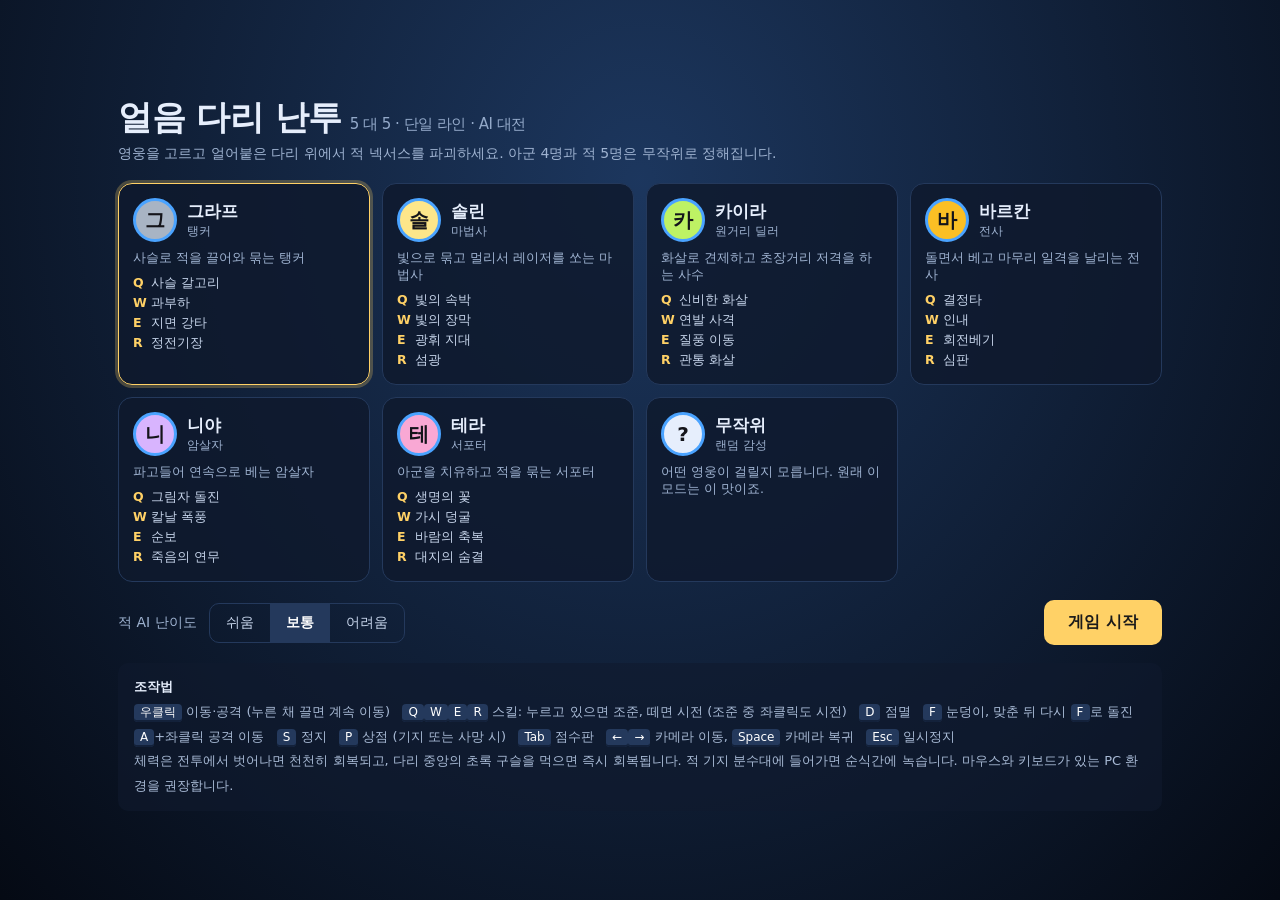
==== index.html @ b9e59061 "얼음 다리 난투 첫 버전: 5대5 단일 라인 AI 대전 Co-Authored-By: Claude Opus 5.5 <noreply@anthropic.com> Claude-Sessio" ====
<!DOCTYPE html>
<html lang="ko">
<head>
<meta charset="utf-8">
<meta name="viewport" content="width=device-width,initial-scale=1">
<title>얼음 다리 난투</title>
<style>
*{box-sizing:border-box}
html,body{margin:0;height:100%;background:#070d18;overflow:hidden;font-family:system-ui,-apple-system,"Apple SD Gothic Neo","Malgun Gothic","Noto Sans KR",sans-serif;color:#e6eefc;user-select:none;-webkit-user-select:none}
canvas{display:block;cursor:crosshair}
.ov{position:fixed;inset:0;display:flex;align-items:flex-start;justify-content:center;background:radial-gradient(ellipse at 50% 20%,rgba(30,58,100,.94),rgba(5,10,20,.98));z-index:10;overflow:auto}
.ov.dim{background:rgba(4,8,16,.72)}
.hidden{display:none!important}
.panel{width:min(1100px,94vw);padding:32px 28px 26px;margin:auto}
h1{margin:0 0 4px;font-size:34px;letter-spacing:-.5px}
h1 small{font-size:15px;color:#93a9c9;font-weight:500;margin-left:8px}
h2{margin:0 0 6px}
.sub{color:#9fb3d1;margin:0 0 20px;font-size:14px}
.grid{display:grid;grid-template-columns:repeat(auto-fill,minmax(245px,1fr));gap:12px}
.card{background:rgba(15,25,45,.85);border:1.5px solid #24395c;border-radius:14px;padding:14px;cursor:pointer;transition:.15s}
.card:hover{border-color:#5b8bd6;transform:translateY(-2px)}
.card.sel{border-color:#ffd166;box-shadow:0 0 0 3px rgba(255,209,102,.25)}
.card .top{display:flex;gap:10px;align-items:center;margin-bottom:8px}
.av{width:44px;height:44px;border-radius:50%;display:flex;align-items:center;justify-content:center;font-size:20px;color:#14141a;font-weight:800;flex:none;border:3px solid #4aa3ff}
.card b{font-size:17px}.role{font-size:12px;color:#9fb3d1}
.card .d{font-size:12.5px;color:#9fb3d1;margin-bottom:6px}
.card ul{margin:0;padding:0;list-style:none;font-size:12.5px;color:#c6d4ea;line-height:1.6}
.card li span{display:inline-block;width:18px;color:#ffd166;font-weight:700}
.row{display:flex;gap:12px;align-items:center;flex-wrap:wrap;margin-top:18px}
.btn{background:#ffd166;color:#1a1a1a;border:0;border-radius:10px;padding:12px 24px;font-size:16px;font-weight:800;cursor:pointer;font-family:inherit}
.btn:hover{filter:brightness(1.08)}
.btn.sec{background:#24395c;color:#e6eefc}
.seg{display:flex;border:1.5px solid #24395c;border-radius:10px;overflow:hidden}
.seg button{background:transparent;border:0;color:#c6d4ea;padding:10px 16px;cursor:pointer;font-size:14px;font-family:inherit}
.seg button.on{background:#24395c;color:#fff;font-weight:700}
.help{margin-top:18px;font-size:13px;color:#a9bbd6;line-height:1.9;background:rgba(15,25,45,.6);padding:12px 16px;border-radius:10px}
kbd{background:#24395c;border-radius:4px;padding:1px 6px;font-family:inherit;color:#fff;font-size:12px;border-bottom:2px solid #13213a}
.box{background:rgba(10,18,34,.97);border:1.5px solid #24395c;border-radius:16px;width:min(780px,94vw)}
.items{display:grid;grid-template-columns:repeat(auto-fill,minmax(170px,1fr));gap:10px;margin-top:12px}
.it{background:#111d33;border:1.5px solid #24395c;border-radius:10px;padding:10px;cursor:pointer;font-size:13px}
.it:hover{border-color:#5b8bd6}.it.no{opacity:.4;cursor:not-allowed}.it.own{border-color:#3d8b5a;opacity:.6;cursor:default}
.it b{display:block;font-size:14px;margin-bottom:3px}.it .c{color:#ffd166;font-weight:700}
.it .s{color:#9fb3d1;font-size:12px}
.inv{display:flex;gap:8px;flex-wrap:wrap;margin-top:8px}
.slot{min-width:110px;padding:8px 10px;border-radius:8px;background:#111d33;border:1.5px dashed #24395c;font-size:12px;color:#c6d4ea;cursor:pointer}
.slot.f{border-style:solid}
.slot.f:hover{border-color:#f87171}
table{border-collapse:collapse;width:100%;font-size:14px;margin-top:10px}
td,th{padding:7px 8px;text-align:left;border-bottom:1px solid #1c2c48}
th{color:#9fb3d1;font-weight:600;font-size:12px}
</style>
</head>
<body>
<canvas id="c"></canvas>
<div id="menu" class="ov"></div>
<div id="shop" class="ov dim hidden"><div class="panel box" id="shopIn"></div></div>
<div id="end" class="ov dim hidden"><div class="panel box" id="endIn"></div></div>
<script>
'use strict';
/* ================= 기본 설정 ================= */
const cv=document.getElementById('c'),ctx=cv.getContext('2d');
let W=1280,H=720,DPR=1,SC=.6;
function resize(){DPR=Math.min(2,window.devicePixelRatio||1);W=window.innerWidth;H=window.innerHeight;cv.width=Math.round(W*DPR);cv.height=Math.round(H*DPR);cv.style.width=W+'px';cv.style.height=H+'px';SC=Math.min((H-60)/1200,W/1500);}
window.addEventListener('resize',resize);resize();
const FONT='system-ui,-apple-system,"Apple SD Gothic Neo","Malgun Gothic","Noto Sans KR",sans-serif';
const MAP_W=6000,LANE_Y1=250,LANE_Y2=1150,MID_Y=700;
const FOUNTAIN=[{x:170,y:MID_Y},{x:MAP_W-170,y:MID_Y}];
const TEAMC=['#4aa3ff','#ff5a5a'];
const TEAMN=['블루 팀','레드 팀'];
const DIFF=[
 {name:'쉬움',react:.5,acc:.2,err:150,dmg:.8,dodge:0,agg:.8},
 {name:'보통',react:.3,acc:.7,err:70,dmg:1,dodge:.35,agg:1},
 {name:'어려움',react:.16,acc:1,err:25,dmg:1.12,dodge:.8,agg:1.25}];
const rand=(a,b)=>a+Math.random()*(b-a);
const clamp=(v,a,b)=>v<a?a:v>b?b:v;
const dist=(a,b)=>Math.hypot(a.x-b.x,a.y-b.y);
const shuffle=a=>{for(let i=a.length-1;i>0;i--){const j=Math.floor(Math.random()*(i+1));[a[i],a[j]]=[a[j],a[i]];}return a;};
function norm(dx,dy){const d=Math.hypot(dx,dy);if(d<.001)return[1,0];return[dx/d,dy/d];}
function aimDir(u,tx,ty){const v=norm(tx-u.x,ty-u.y);if(Math.abs(tx-u.x)<.001&&Math.abs(ty-u.y)<.001)return[u.team?-1:1,0];return v;}
function clampPt(u,tx,ty,r){const dx=tx-u.x,dy=ty-u.y,d=Math.hypot(dx,dy);return d<=r?[tx,ty]:[u.x+dx/d*r,u.y+dy/d*r];}
function clampMap(x,y,r){return[clamp(x,40,MAP_W-40),clamp(y,LANE_Y1+r*.6,LANE_Y2-r*.6)];}
function hexA(h,a){const n=parseInt(h.slice(1),16);return`rgba(${n>>16&255},${n>>8&255},${n&255},${a})`;}
const S=(u,b,l)=>b+l*(u.level-1);

/* ================= 영웅 ================= */
const ROLE={tank:'탱커',mage:'마법사',adc:'원거리 딜러',fighter:'전사',assassin:'암살자',support:'서포터'};
const BASES={
 tank:{hp:690,hpL:112,ad:60,adL:3.5,df:38,dfL:4.2,as:.65,asL:.015,ms:340,range:150},
 mage:{hp:540,hpL:92,ad:52,adL:3,df:22,dfL:3.6,as:.63,asL:.012,ms:330,range:550},
 adc:{hp:560,hpL:95,ad:62,adL:3.6,df:24,dfL:3.6,as:.68,asL:.03,ms:330,range:575},
 fighter:{hp:660,hpL:108,ad:66,adL:4,df:34,dfL:4.2,as:.65,asL:.02,ms:345,range:175},
 assassin:{hp:580,hpL:96,ad:64,adL:3.6,df:28,dfL:4,as:.67,asL:.022,ms:350,range:150},
 support:{hp:560,hpL:95,ad:50,adL:3,df:26,dfL:3.6,as:.62,asL:.012,ms:335,range:525}};
function HD(o){return Object.assign({},BASES[o.role],o);}
const HEROES=[
HD({id:'graff',name:'그라프',role:'tank',color:'#a8b4c4',desc:'사슬로 적을 끌어와 묶는 탱커',ab:[
 {n:'사슬 갈고리',cd:14,desc:'사슬을 던져 처음 맞은 적에게 피해를 주고 내 앞으로 끌어와 기절시킵니다.',ai:{t:'shot',range:1050,speed:1800,w:68},
  cast(u,tx,ty){const[dx,dy]=aimDir(u,tx,ty);proj({owner:u,x:u.x,y:u.y,dx,dy,speed:1800,range:1050,r:34,color:'#dbe3ee',chain:true,onHit(t){dmg(u,t,S(u,70,22)+u.ap*.9+u.ad*.2,'m');const[nx,ny]=norm(t.x-u.x,t.y-u.y);dashTo(t,u.x+nx*(u.r+t.r+10),u.y+ny*(u.r+t.r+10),2200,null,true);stun(t,.65);}});}},
 {n:'과부하',cd:16,desc:'3초간 이동 속도가 크게 오르고 보호막을 얻습니다.',ai:{t:'engage',r:850},
  cast(u){buff(u,'ms',.45,3);shield(u,S(u,60,18)+u.maxHp*.08,3);fx('ring',u.x,u.y,{r:90,c:'#93c5fd'});}},
 {n:'지면 강타',cd:9,desc:'주변 적을 띄워 올리고 피해를 줍니다.',ai:{t:'self',r:260},
  cast(u){aoeNow(u,u.x,u.y,260,t=>{dmg(u,t,S(u,45,16)+u.ad*.6,'p');stun(t,.75);},'#cbd5e1');}},
 {n:'정전기장',cd:70,desc:'넓은 범위에 전기 충격을 일으켜 큰 피해를 주고 둔화시킵니다.',ai:{t:'self',r:520},
  cast(u){aoeNow(u,u.x,u.y,560,t=>{dmg(u,t,S(u,220,28)+u.ap+u.maxHp*.05,'m');slow(t,.5,1.5);},'#fde047');}}]}),
HD({id:'solin',name:'솔린',role:'mage',color:'#fde68a',desc:'빛으로 묶고 멀리서 레이저를 쏘는 마법사',ab:[
 {n:'빛의 속박',cd:11,desc:'빛 구체를 날려 최대 2명을 속박하고 피해를 줍니다.',ai:{t:'shot',range:1150,speed:1300,w:76},
  cast(u,tx,ty){const[dx,dy]=aimDir(u,tx,ty);proj({owner:u,x:u.x,y:u.y,dx,dy,speed:1300,range:1150,r:38,pierce:2,color:'#fef08a',onHit(t){dmg(u,t,S(u,80,26)+u.ap*.6,'m');root(t,1.6);}});}},
 {n:'빛의 장막',cd:14,desc:'자신과 주변 아군에게 보호막을 씌웁니다.',ai:{t:'shieldAura',r:550},
  cast(u){for(const a of alliesIn(u.team,u.x,u.y,550)){shield(a,S(u,65,16)+u.ap*.35,2.5);fx('ring',a.x,a.y,{r:70,c:'#fde68a'});}}},
 {n:'광휘 지대',cd:10,desc:'지정 위치에 빛을 떨어뜨려 잠시 후 폭발, 피해와 둔화를 줍니다.',ai:{t:'aoe',range:1000,r:300,delay:.6,wc:1},
  cast(u,tx,ty){const[x,y]=clampPt(u,tx,ty,1000);zone({owner:u,x,y,r:300,delay:.6,color:'#fde68a',onTrigger(ts){for(const t of ts){dmg(u,t,S(u,75,26)+u.ap*.7,'m');slow(t,.4,1.5);}}});}},
 {n:'섬광',cd:50,desc:'잠시 후 아주 긴 직선 레이저를 발사해 맞은 모든 적에게 큰 피해를 줍니다.',ai:{t:'line',range:2800,delay:.8,w:120},
  cast(u,tx,ty){const[dx,dy]=aimDir(u,tx,ty);zone({owner:u,line:true,x:u.x,y:u.y,x2:u.x+dx*2800,y2:u.y+dy*2800,w:120,delay:.8,color:'#fff7ae',onTrigger(ts){for(const t of ts)dmg(u,t,S(u,280,32)+u.ap,'m');}});}}]}),
HD({id:'kaira',name:'카이라',role:'adc',color:'#bef264',desc:'화살로 견제하고 초장거리 저격을 하는 사수',ab:[
 {n:'신비한 화살',cd:5,desc:'화살을 쏴 피해를 줍니다. 적중 시 다른 스킬 재사용 대기시간이 1초 줄어듭니다.',ai:{t:'shot',range:1150,speed:2000,w:56,wc:1},
  cast(u,tx,ty){const[dx,dy]=aimDir(u,tx,ty);proj({owner:u,x:u.x,y:u.y,dx,dy,speed:2000,range:1150,r:28,color:'#d9f99d',onHit(t){dmg(u,t,S(u,35,16)+u.ad*1.2,'p');for(let i=1;i<4;i++)u.cds[i]=Math.max(0,u.cds[i]-1);}});}},
 {n:'연발 사격',cd:10,desc:'부채꼴로 화살 7발을 쏴 피해를 주고 둔화시킵니다.',ai:{t:'shot',range:900,speed:1700,w:40,cone:1,wc:1},
  cast(u,tx,ty){const a0=Math.atan2(ty-u.y,tx-u.x);const hs=new Set();for(let i=-3;i<=3;i++){const a=a0+i*.12;proj({owner:u,x:u.x,y:u.y,dx:Math.cos(a),dy:Math.sin(a),speed:1700,range:900,r:20,color:'#ecfccb',shared:hs,onHit(t){dmg(u,t,S(u,25,11)+u.ad*.8,'p');slow(t,.3,1.5);}});}}},
 {n:'질풍 이동',cd:15,desc:'짧은 거리를 순간이동합니다.',ai:{t:'dash',range:450},
  cast(u,tx,ty){if(u.cc.root>0)return false;const[x,y]=clampPt(u,tx,ty,450);blink(u,x,y);}},
 {n:'관통 화살',cd:60,desc:'맵을 가로지르는 거대한 화살. 맞은 모든 적에게 피해를 주고 처음 맞은 영웅을 기절시킵니다.',ai:{t:'global',range:3500,speed:1600,w:140},
  cast(u,tx,ty){const[dx,dy]=aimDir(u,tx,ty);let first=true;proj({owner:u,x:u.x,y:u.y,dx,dy,speed:1600,range:6000,r:70,pierce:99,color:'#a3e635',big:true,onHit(t){dmg(u,t,S(u,200,26)+u.ad,'m');if(first&&t.kind==='hero'){stun(t,1.4);first=false;}}});}}]}),
HD({id:'valkan',name:'바르칸',role:'fighter',color:'#fbbf24',desc:'돌면서 베고 마무리 일격을 날리는 전사',ab:[
 {n:'결정타',cd:8,desc:'잠시 빨라지고, 다음 기본 공격이 추가 피해를 주며 적을 크게 둔화시킵니다.',ai:{t:'engage',r:500},
  cast(u){buff(u,'ms',.35,1.6);buff(u,'emp',S(u,35,16)+u.ad*.5,4,{slow:.6});fx('ring',u.x,u.y,{r:60,c:'#fbbf24'});}},
 {n:'인내',cd:18,desc:'3초간 받는 피해가 40% 줄어듭니다.',ai:{t:'dr'},
  cast(u){buff(u,'dr',.4,3);fx('ring',u.x,u.y,{r:70,c:'#fbbf24'});}},
 {n:'회전베기',cd:9,desc:'3초간 회전하며 주변 적에게 계속 피해를 줍니다.',ai:{t:'self',r:300,wc:1},
  cast(u){buff(u,'spin',0,3,{r:300,tick:0,int:.5,dmgF:()=>S(u,16,6)+u.ad*.38,col:'#fbbf24'});}},
 {n:'심판',cd:60,desc:'적 영웅 하나에게 잃은 체력에 비례한 고정 피해를 줍니다. 마무리용.',ai:{t:'exec',range:420},
  est(u,t){return S(u,160,22)+(t.maxHp-t.hp)*.33;},
  cast(u,tx,ty){const t=pickTarget(u,tx,ty,420,true);if(!t)return false;const a=this.est(u,t);fx('beam',u.x,u.y,{x2:t.x,y2:t.y,c:'#fde047',w:30});fx('ring',t.x,t.y,{r:110,c:'#fde047'});dmg(u,t,a,'t');}}]}),
HD({id:'niya',name:'니야',role:'assassin',color:'#d8b4fe',desc:'파고들어 연속으로 베는 암살자',ab:[
 {n:'그림자 돌진',cd:8,desc:'대상에게 순식간에 돌진해 피해를 줍니다. 대상을 처치하면 재사용 대기시간이 초기화됩니다.',ai:{t:'target',range:600},
  cast(u,tx,ty){if(u.cc.root>0)return false;const t=pickTarget(u,tx,ty,600,false);if(!t)return false;dashTo(u,t.x,t.y,2400,()=>{if(t.dead)return;dmg(u,t,S(u,60,22)+u.ad*.75,'p');if(t.dead)u.cds[0]=.2;},false,t);}},
 {n:'칼날 폭풍',cd:7,desc:'주변에 칼날을 흩뿌려 피해를 주고 둔화시킵니다.',ai:{t:'self',r:300,wc:1},
  cast(u){aoeNow(u,u.x,u.y,300,t=>{dmg(u,t,S(u,50,20)+u.ad*.6,'p');slow(t,.3,1.2);},'#d8b4fe');}},
 {n:'순보',cd:13,desc:'짧은 거리를 순간이동합니다.',ai:{t:'dash',range:420},
  cast(u,tx,ty){if(u.cc.root>0)return false;const[x,y]=clampPt(u,tx,ty,420);blink(u,x,y);}},
 {n:'죽음의 연무',cd:55,desc:'2.5초간 주변에 칼날 폭풍을 일으켜 매우 빠르게 피해를 줍니다.',ai:{t:'self',r:420},
  cast(u){buff(u,'spin',0,2.5,{r:450,tick:0,int:.25,dmgF:()=>S(u,26,6)+u.ad*.22,col:'#c084fc'});}}]}),
HD({id:'tera',name:'테라',role:'support',color:'#f9a8d4',desc:'아군을 치유하고 적을 묶는 서포터',ab:[
 {n:'생명의 꽃',cd:9,desc:'체력 비율이 가장 낮은 주변 아군(자신 포함)을 치유하고 이동 속도를 높여줍니다.',ai:{t:'heal',range:750,th:.65},
  cast(u){const as=alliesIn(u.team,u.x,u.y,750);if(!as.length)return false;as.sort((a,b)=>a.hp/a.maxHp-b.hp/b.maxHp);const a=as[0];heal(a,S(u,70,16)+u.ap*.45);buff(a,'ms',.2,1.5);fx('ring',a.x,a.y,{r:70,c:'#86efac'});}},
 {n:'가시 덩굴',cd:12,desc:'지정 위치에 덩굴을 솟아오르게 해 피해를 주고 속박합니다.',ai:{t:'aoe',range:900,r:260,delay:.7,wc:1},
  cast(u,tx,ty){const[x,y]=clampPt(u,tx,ty,900);zone({owner:u,x,y,r:260,delay:.7,color:'#86efac',onTrigger(ts){for(const t of ts){dmg(u,t,S(u,60,20)+u.ap*.5,'m');root(t,1.25);}}});}},
 {n:'바람의 축복',cd:18,desc:'주변 아군의 이동 속도를 2초간 크게 높입니다.',ai:{t:'engage',r:700},
  cast(u){for(const a of alliesIn(u.team,u.x,u.y,650)){buff(a,'ms',.35,2);fx('ring',a.x,a.y,{r:60,c:'#bae6fd'});}}},
 {n:'대지의 숨결',cd:70,desc:'넓은 범위의 아군을 크게 치유하고 주변 적에게 피해를 줍니다.',ai:{t:'heal',range:800,th:.45},
  cast(u){for(const a of alliesIn(u.team,u.x,u.y,850))heal(a,S(u,150,26)+u.ap*.6);aoeNow(u,u.x,u.y,500,t=>dmg(u,t,S(u,100,15)+u.ap*.4,'m'),'#86efac');fx('ring',u.x,u.y,{r:850,c:'#86efac',dur:.7});}}]})
];
const HMAP={};HEROES.forEach(h=>HMAP[h.id]=h);
const SELF_T=['self','heal','shieldAura','engage','dr'];

/* ================= 아이템 ================= */
const ITEMS={
 boots:{n:'신속의 장화',c:900,ms:45,df:8},
 sword:{n:'강철 장검',c:1100,ad:30},
 dagger:{n:'쾌속 단검',c:900,as:.25},
 bow:{n:'질풍의 활',c:2600,ad:35,as:.35},
 great:{n:'파괴의 대검',c:3000,ad:75},
 tome:{n:'비전 마법서',c:1100,ap:45},
 staff:{n:'심연의 지팡이',c:3000,ap:115},
 orb:{n:'시간의 구슬',c:2500,ap:70,ah:20},
 hour:{n:'전장의 모래시계',c:2700,ad:35,ah:20,hp:250},
 belt:{n:'튼튼한 허리띠',c:900,hp:320},
 heart:{n:'거인의 심장',c:2900,hp:750,df:15},
 plate:{n:'빙하 판금',c:2500,df:65,hp:200}};
const BUILDS={tank:['boots','belt','heart','plate','hour','orb'],mage:['boots','tome','staff','orb','plate','heart'],adc:['boots','dagger','bow','great','sword','plate'],fighter:['boots','sword','hour','heart','great','plate'],assassin:['boots','sword','great','hour','bow','plate'],support:['boots','tome','orb','heart','plate','belt']};
function itemStats(it){const p=[];if(it.ad)p.push('공격력 +'+it.ad);if(it.ap)p.push('주문력 +'+it.ap);if(it.hp)p.push('체력 +'+it.hp);if(it.df)p.push('방어력 +'+it.df);if(it.as)p.push('공격 속도 +'+Math.round(it.as*100)+'%');if(it.ms)p.push('이동 속도 +'+it.ms);if(it.ah)p.push('스킬 가속 +'+it.ah);return p.join(' · ');}

/* ================= 유닛 ================= */
let UID=1,G=null;
function mkUnit(o){return Object.assign({id:UID++,vx:0,vy:0,hp:o.maxHp||1,shields:[],cc:{stun:0,root:0,slows:[]},buffs:[],atkCd:0,dead:false,target:null,moveTo:null,lastHitBy:{},def:0},o);}
function mkHero(d,team,isPlayer){
 const u=mkUnit({kind:'hero',hd:d,team,isPlayer,mobile:true,name:d.name,r:42,level:3,xp:0,gold:1400,items:[],k:0,d:0,a:0,cds:[0,0,0,0],spellCd:{D:0,F:0},maxHp:1,x:FOUNTAIN[team].x+(team?-1:1)*rand(0,90),y:MID_Y+rand(-150,150),respawnT:0,mark:null,yOff:rand(-230,230),aiT:rand(0,.3),mk:{n:0,t:-99}});
 recalc(u);u.hp=u.maxHp;return u;}
function recalc(u){
 const d=u.hd,L=u.level-1,old=u.maxHp;
 const s={maxHp:d.hp+d.hpL*L,ad:d.ad+d.adL*L,ap:0,def:d.df+d.dfL*L,ms:d.ms,range:d.range,ah:0};
 let asB=d.asL*L;
 for(const id of u.items){const it=ITEMS[id];s.maxHp+=it.hp||0;s.ad+=it.ad||0;s.ap+=it.ap||0;s.def+=it.df||0;asB+=it.as||0;s.ms+=it.ms||0;s.ah+=it.ah||0;}
 s.as=Math.min(2.5,d.as*(1+asB));
 Object.assign(u,s);
 if(old>1)u.hp=clamp(u.hp+Math.max(0,u.maxHp-old),1,u.maxHp);}
function mkStruct(kind,team,x,y){
 if(kind==='tower')return mkUnit({kind,team,x,y,mobile:false,maxHp:2600,ad:170,range:750,as:.85,def:25,r:70});
 return mkUnit({kind,team,x,y,mobile:false,maxHp:3600,ad:0,range:0,as:1,def:0,r:115});}
const MINI={m:{hp:480,ad:13,range:100,as:.8,r:26,ms:310,gold:22,xp:60},c:{hp:300,ad:24,range:480,as:.65,r:22,ms:310,gold:16,xp:32},s:{hp:950,ad:42,range:320,as:.7,r:32,ms:300,gold:50,xp:90}};
function mkMinion(k,team,x,y){const T=MINI[k],mn=G.t/60;
 return mkUnit({kind:'minion',mk:k,team,x,y,mobile:true,maxHp:T.hp+mn*28*(k==='s'?2:1),ad:T.ad+mn*2.5,def:mn*1.5,range:T.range,as:T.as,r:T.r,ms:T.ms,gold:T.gold,xp:T.xp,laneY:y,aiT:0});}
function need(L){return 180+60*L;}
function heroesAlive(team){return G.heroes.filter(h=>!h.dead&&h.team===team);}

/* ================= 게임 생성 ================= */
let MAPDECO=null;
function genDeco(){const top=[],bot=[],patches=[],rocks=[];
 for(let x=-400;x<=MAP_W+400;x+=70){top.push({x,o:rand(30,80)});bot.push({x,o:rand(30,80)});}
 for(let i=0;i<70;i++)patches.push({x:rand(0,MAP_W),y:rand(LANE_Y1+40,LANE_Y2-40),rx:rand(60,170),ry:rand(25,60)});
 for(let i=0;i<120;i++){const t=Math.random()<.5;rocks.push({x:rand(-300,MAP_W+300),y:t?LANE_Y1-rand(110,420):LANE_Y2+rand(110,420),s:rand(20,60),k:Math.random()<.5?0:1});}
 MAPDECO={top,bot,patches,rocks};}
function newGame(pick,diff){
 UID=1;
 G={t:0,units:[],heroes:[],projs:[],zones:[],fx:[],texts:[],feed:[],banner:null,kills:[0,0],wave:0,nextWave:12,diff,over:false,paused:false,first:false,relics:[],struct:[{},{}],aiming:-1,amove:false,tab:false,cam:null,camOff:0,camX:0,camY:0,hud:[]};
 for(const team of[0,1]){const X=x=>team?MAP_W-x:x;
  const outer=mkStruct('tower',team,X(1950),MID_Y),inner=mkStruct('tower',team,X(1200),MID_Y),nexus=mkStruct('nexus',team,X(560),MID_Y);
  G.struct[team]={outer,inner,nexus};G.units.push(outer,inner,nexus);}
 for(const x of[2500,3500])for(const y of[MID_Y-300,MID_Y+300])G.relics.push({x,y,on:false,t:60});
 const ids=HEROES.map(h=>h.id);
 const pid=pick==='random'?ids[Math.floor(Math.random()*ids.length)]:pick;
 const allies=shuffle(ids.filter(i=>i!==pid)).slice(0,4);
 const enemies=shuffle(ids.slice()).slice(0,5);
 const p=mkHero(HMAP[pid],0,true);G.player=p;G.heroes.push(p);
 allies.forEach(i=>G.heroes.push(mkHero(HMAP[i],0,false)));
 enemies.forEach(i=>G.heroes.push(mkHero(HMAP[i],1,false)));
 G.units.push(...G.heroes);
 for(const h of G.heroes)if(!h.isPlayer)aiShop(h);
 if(!MAPDECO)genDeco();
 banner('시작 아이템을 사고 다리 중앙으로!','#e6eefc',3);}
function spawnWave(){G.wave++;
 for(const team of[0,1]){const f=team?-1:1,nx=team?MAP_W-720:720;
  const list=['m','m','m','c','c','c'];if(G.wave%3===0)list.push('s');
  list.forEach((k,i)=>{const row=k==='m'?0:k==='c'?1:2;const col=k==='s'?0:i%3-1;G.units.push(mkMinion(k,team,nx-f*row*90,MID_Y+col*80+rand(-10,10)));});}}

/* ================= 전투 도우미 ================= */
function canHitStructure(s){const T=G.struct[s.team];if(s===T.outer)return true;if(s===T.inner)return T.outer.dead;if(s===T.nexus)return T.outer.dead&&T.inner.dead;return true;}
function targetable(u,t){return t&&!t.dead&&t.team!==u.team&&(t.mobile||canHitStructure(t));}
function enemiesIn(team,x,y,r,heroOnly){return G.units.filter(e=>!e.dead&&e.team!==team&&e.mobile&&(!heroOnly||e.kind==='hero')&&Math.hypot(e.x-x,e.y-y)<r+e.r);}
function alliesIn(team,x,y,r){return G.heroes.filter(e=>!e.dead&&e.team===team&&Math.hypot(e.x-x,e.y-y)<r+e.r);}
function stun(t,d){if(t.mobile&&!t.dead)t.cc.stun=Math.max(t.cc.stun,d);}
function root(t,d){if(t.mobile&&!t.dead)t.cc.root=Math.max(t.cc.root,d);}
function slow(t,p,d){if(t.mobile&&!t.dead)t.cc.slows.push({p,t:d});}
function buff(u,type,v,d,extra){u.buffs.push(Object.assign({type,v,t:d},extra||{}));}
function shield(u,a,d){u.shields.push({a,t:d});}
function heal(u,a){if(u.dead)return;const h=Math.min(a,u.maxHp-u.hp);u.hp+=h;if(h>5&&(u===G.player||u.team===0))ftext(u.x,u.y-70,'+'+Math.round(h),'#5ef08a');}
function dashTo(u,x,y,speed,onEnd,forced,tgt){[x,y]=clampMap(x,y,u.r);u.dash={x,y,speed,onEnd,forced,tgt};u.target=null;u.moveTo=null;}
function blink(u,x,y){fx('blink',u.x,u.y,{c:u.hd?u.hd.color:'#ffffff'});[x,y]=clampMap(x,y,u.r);u.x=x;u.y=y;u.px=x;u.py=y;fx('blink',x,y,{c:'#ffffff'});}
function aoeNow(u,x,y,r,fn,c){for(const t of enemiesIn(u.team,x,y,r))fn(t);fx('ring',x,y,{r,c:c||'#ffffff',fill:1});}
function proj(o){G.projs.push(Object.assign({trav:0,hit:new Set(),pierce:1},o));}
function zone(o){G.zones.push(Object.assign({t:0},o));}
function pickTarget(u,tx,ty,range,heroOnly){let best=null,bs=1e9;
 for(const e of enemiesIn(u.team,u.x,u.y,range,heroOnly)){const s=Math.hypot(e.x-tx,e.y-ty)-(e.kind==='hero'?180:0);if(s<bs){bs=s;best=e;}}return best;}
function effMs(u){let b=0,s=0;for(const x of u.buffs)if(x.type==='ms')b+=x.v;for(const x of u.cc.slows)s=Math.max(s,x.p);return u.ms*(1+b)*(1-s);}
function moveToward(u,tx,ty,dt){if(u.cc.root>0||u.cc.stun>0)return false;const dx=tx-u.x,dy=ty-u.y,d=Math.hypot(dx,dy);if(d<2)return true;const sp=effMs(u)*dt;if(sp>=d){u.x=tx;u.y=ty;return true;}u.x+=dx/d*sp;u.y+=dy/d*sp;return false;}
function inRange(u,t,extra){return Math.hypot(t.x-u.x,t.y-u.y)<=u.range+u.r*.5+t.r+(extra||0);}
function doAttack(u,dt){const t=u.target;if(!targetable(u,t)){u.target=null;return false;}
 if(inRange(u,t)){if(u.atkCd<=0&&u.cc.stun<=0){u.atkCd=1/u.as;autoAttack(u,t);}return true;}
 moveToward(u,t.x,t.y,dt);return true;}
function autoAttack(u,t){
 let bonus=0,sl=0;const ei=u.buffs.findIndex(b=>b.type==='emp');if(ei>=0){bonus=u.buffs[ei].v;sl=u.buffs[ei].slow;u.buffs.splice(ei,1);}
 const hit=()=>{dmg(u,t,u.ad+bonus,'p');if(sl)slow(t,sl,1);if(bonus)fx('ring',t.x,t.y,{r:60,c:'#fbbf24'});};
 if(u.range>250||u.kind==='tower'){const tw=u.kind==='tower';G.projs.push({homing:true,owner:u,tgt:t,x:u.x,y:tw?u.y-170:u.y,speed:tw?1300:1600,cb:hit,r:tw?22:u.kind==='hero'?12:9,color:tw?TEAMC[u.team]:u.hd?u.hd.color:TEAMC[u.team]});}
 else{hit();fx('slash',t.x,t.y,{c:u.hd?u.hd.color:'#ffffff',a:Math.atan2(t.y-u.y,t.x-u.x),dur:.18});}}
function dmg(src,tg,amt,type){
 if(!tg||tg.dead)return 0;
 if(!tg.mobile&&!canHitStructure(tg))return 0;
 let a=amt;
 if(src&&src.kind==='hero'&&src.team===1)a*=DIFF[G.diff].dmg;
 if(type!=='t')a*=100/(100+Math.max(0,tg.def||0));
 for(const b of tg.buffs)if(b.type==='dr')a*=1-b.v;
 const shown=a;
 for(const s of tg.shields){if(a<=0)break;const k=Math.min(s.a,a);s.a-=k;a-=k;}
 if(tg.shields.length)tg.shields=tg.shields.filter(s=>s.a>.5);
 tg.hp-=a;tg.lastDmgT=G.t;
 if(src&&src.kind==='hero'&&tg.kind==='hero'){tg.lastHitBy[src.id]=G.t;src.lastDmgT=G.t;
  for(const tw of G.units)if(tw.kind==='tower'&&!tw.dead&&tw.team===tg.team&&Math.hypot(tw.x-src.x,tw.y-src.y)<tw.range+src.r)tw.aggro={u:src,t:2.5};}
 if(G.player&&(src===G.player||tg===G.player)&&shown>=1)ftext(tg.x+rand(-18,18),tg.y-tg.r-30,Math.round(shown),tg===G.player?'#ff6b6b':type==='m'?'#c4b5fd':type==='t'?'#ffffff':'#fdba74');
 if(tg.hp<=0)kill(tg,src);
 return shown;}
function addXp(h,a){if(h.level>=18)return;h.xp+=a;while(h.level<18&&h.xp>=need(h.level)){h.xp-=need(h.level);h.level++;recalc(h);fx('ring',h.x,h.y,{r:80,c:'#fde68a'});if(h===G.player){ftext(h.x,h.y-110,'레벨 업! '+h.level,'#fde68a');if(h.level===6)banner('궁극기(R)를 사용할 수 있습니다!','#fde68a',2.5);}}}
function shareXp(team,x,y,amt){const hs=G.heroes.filter(h=>!h.dead&&h.team===team&&Math.hypot(h.x-x,h.y-y)<1600);if(!hs.length)return;const each=amt/hs.length*(hs.length>1?1.25:1);for(const h of hs)addXp(h,each);}
function hname(h){return h.isPlayer?h.name+'(나)':h.name;}
function kill(u,src){
 if(u.dead)return;u.dead=true;u.hp=0;
 if(u.kind==='minion'){if(src&&src.kind==='hero'){src.gold+=u.gold;if(src===G.player)ftext(u.x,u.y-40,'+'+u.gold+'G','#facc15');}shareXp(1-u.team,u.x,u.y,u.xp);fx('ring',u.x,u.y,{r:30,c:'#ffffff',dur:.3});return;}
 if(u.kind==='hero'){
  u.d++;u.respawnT=Math.min(28,5+u.level*1.4);u.target=null;u.moveTo=null;u.dash=null;u.buffs=[];u.shields=[];u.mark=null;
  if(u===G.player)G.aiming=-1;
  let killer=src&&src.kind==='hero'?src:null;
  if(!killer){let bt=-1;for(const h of G.heroes)if(h.team!==u.team&&u.lastHitBy[h.id]&&G.t-u.lastHitBy[h.id]<10&&u.lastHitBy[h.id]>bt){bt=u.lastHitBy[h.id];killer=h;}}
  const assists=G.heroes.filter(h=>h!==killer&&h.team!==u.team&&u.lastHitBy[h.id]&&G.t-u.lastHitBy[h.id]<10);
  G.kills[1-u.team]++;
  if(killer){killer.k++;killer.gold+=300;for(const a of assists){a.a++;a.gold+=150;}
   killer.mk.n=G.t-killer.mk.t<10?killer.mk.n+1:1;killer.mk.t=G.t;}
  shareXp(1-u.team,u.x,u.y,100+u.level*25);
  G.feed.unshift({k:killer?hname(killer):'포탑/미니언',kc:TEAMC[1-u.team],v:hname(u),vc:TEAMC[u.team],t:7});if(G.feed.length>6)G.feed.pop();
  const MK=['','','더블 킬!','트리플 킬!','쿼드라 킬!','펜타 킬!'];
  if(!G.first){G.first=true;banner('선취점!','#fca5a5',2.2);}
  else if(killer&&killer.mk.n>=2)banner(hname(killer)+' '+MK[Math.min(5,killer.mk.n)],TEAMC[killer.team],2.2);
  else if(killer===G.player)banner('적을 처치했습니다!','#93c5fd',1.8);
  else if(u===G.player)banner('처치당했습니다','#fca5a5',1.8);
  u.lastHitBy={};return;}
 if(u.kind==='tower'){for(const h of G.heroes)if(h.team!==u.team)h.gold+=150;banner(TEAMN[u.team]+'의 포탑이 파괴되었습니다',TEAMC[1-u.team],2.4);fx('ring',u.x,u.y,{r:300,c:'#ffffff',dur:.8});return;}
 if(u.kind==='nexus'){fx('ring',u.x,u.y,{r:700,c:'#ffffff',dur:1.2});endGame(1-u.team);}}
function respawn(u){u.dead=false;const f=u.team?-1:1;u.x=FOUNTAIN[u.team].x+f*rand(0,80);u.y=MID_Y+rand(-120,120);u.px=u.x;u.py=u.y;u.hp=u.maxHp;u.cc={stun:0,root:0,slows:[]};u.retreat=false;if(!u.isPlayer)aiShop(u);}
function useSpell(u,k,tx,ty){
 if(u.dead||u.cc.stun>0||u.dash)return;
 if(k==='D'){if(u.spellCd.D>0)return;const[x,y]=clampPt(u,tx,ty,425);blink(u,x,y);u.spellCd.D=150;}
 if(k==='F'){
  if(u.mark&&u.mark.t>0&&!u.mark.tgt.dead){if(u.cc.root>0)return;const t=u.mark.tgt;u.mark=null;dashTo(u,t.x,t.y,1900,()=>fx('ring',u.x,u.y,{r:90,c:'#e0f2fe'}),false,t);return;}
  if(u.spellCd.F>0)return;const[dx,dy]=aimDir(u,tx,ty);
  proj({owner:u,x:u.x,y:u.y,dx,dy,speed:1500,range:1600,r:40,color:'#ffffff',snow:true,onHit(t){dmg(u,t,10+u.level*5,'t');u.mark={tgt:t,t:3};}});u.spellCd.F=40;}}
function tryCast(u,i,tx,ty){
 if(u.dead||u.cc.stun>0||u.dash)return false;
 if(i===3&&u.level<6)return false;
 if(u.cds[i]>0)return false;
 const ab=u.hd.ab[i];const ok=ab.cast(u,tx,ty);if(ok===false)return false;
 u.cds[i]=ab.cd*100/(100+u.ah);return true;}

/* ================= AI ================= */
function aiShop(u){for(const id of BUILDS[u.hd.role]){if(u.items.includes(id))continue;if(u.items.length>=6)break;const c=ITEMS[id].c;if(u.gold>=c){u.gold-=c;u.items.push(id);}else break;}recalc(u);}
function aiMinion(u,dt){
 u.aiT-=dt;
 if(u.aiT<=0){u.aiT=.25;if(!targetable(u,u.target)||dist(u,u.target)>750){let best=null,bd=1e9,bp=9;
  for(const e of G.units){if(e.dead||e.team===u.team)continue;const d=Math.hypot(e.x-u.x,e.y-u.y)-e.r;if(d>560)continue;if(!e.mobile&&!canHitStructure(e))continue;const pr=e.kind==='minion'?0:e.mobile?2:1;if(pr<bp||(pr===bp&&d<bd)){bp=pr;bd=d;best=e;}}
  u.target=best;}}
 if(u.target)doAttack(u,dt);else{const f=u.team?-1:1;moveToward(u,u.x+f*300,u.laneY,dt);}}
function aiTower(u,dt){
 u.ad=170+G.t/60*8;
 const inR=e=>e&&!e.dead&&e.team!==u.team&&Math.hypot(e.x-u.x,e.y-u.y)<u.range+e.r;
 if(u.aggro){u.aggro.t-=dt;if(u.aggro.t<=0)u.aggro=null;}
 if(u.aggro&&inR(u.aggro.u))u.target=u.aggro.u;
 else if(!inR(u.target)){u.target=null;let bd=1e9;for(const e of G.units){if(!e.mobile||!inR(e))continue;const d=Math.hypot(e.x-u.x,e.y-u.y)+(e.kind==='hero'?5000:0);if(d<bd){bd=d;u.target=e;}}}
 if(u.target&&u.atkCd<=0){u.atkCd=1/u.as;autoAttack(u,u.target);}}
function frontX(team){const f=team?-1:1;let best=null;for(const m of G.units){if(m.kind!=='minion'||m.dead||m.team!==team)continue;if(best===null||m.x*f>best*f)best=m.x;}return best;}
function towerTanked(tw,team){return G.units.some(m=>m.kind==='minion'&&!m.dead&&m.team===team&&Math.hypot(m.x-tw.x,m.y-tw.y)<tw.range-40);}
function laneSpot(u){
 const f=u.team?-1:1;let fx_=frontX(u.team);
 if(fx_===null){const s=G.struct[u.team];const t=!s.outer.dead?s.outer:!s.inner.dead?s.inner:s.nexus;fx_=t.x+f*450;}
 let x=fx_-f*(u.range<300?60:230);
 for(const tw of G.units){if(tw.kind!=='tower'||tw.dead||tw.team===u.team)continue;const edge=tw.x-f*(tw.range+80);if((x-edge)*f>0&&!towerTanked(tw,u.team))x=edge;}
 return{x,y:MID_Y+u.yOff};}
function predict(u,t,a,D){const d=dist(u,t);const tm=(a.speed?d/a.speed:0)+(a.delay||0);return[t.x+t.vx*tm*D.acc+rand(-D.err,D.err),t.y+t.vy*tm*D.acc+rand(-D.err,D.err)];}
function minionCluster(u,range,r){const ms=G.units.filter(e=>e.kind==='minion'&&!e.dead&&e.team!==u.team&&dist(u,e)<range);let best=null;for(const m of ms){let n=0;for(const o of ms)if(dist(m,o)<r)n++;if(!best||n>best.n)best={n,x:m.x,y:m.y};}return best;}
function dodgeVec(u){
 for(const p of G.projs){if(p.homing||p.owner.team===u.team)continue;const rx=u.x-p.x,ry=u.y-p.y;const along=rx*p.dx+ry*p.dy;if(along<0||along>650)continue;const perp=rx*-p.dy+ry*p.dx;if(Math.abs(perp)<p.r+u.r+15){const s=perp>=0?1:-1;return[-p.dy*s,p.dx*s];}}
 for(const z of G.zones){if(z.fired||z.line||z.owner.team===u.team)continue;const d=Math.hypot(u.x-z.x,u.y-z.y);if(d<z.r+u.r)return norm(u.x-z.x,u.y-z.y);}
 return null;}
function aiAbilities(u,D,t,mode){
 const abs=u.hd.ab;
 for(let i=0;i<4;i++){
  if(u.cds[i]>0||(i===3&&u.level<6))continue;
  const a=abs[i].ai;let c=false;const d=t&&!t.dead?dist(u,t):1e9;
  switch(a.t){
   case 'shot':case 'line':case 'global':case 'aoe':{
    const rng=a.t==='aoe'?a.range+a.r*.5:a.range*.92;
    const ok=a.t==='global'?(d<a.range&&(t.hp/t.maxHp<.5||d<1400)):d<rng;
    if(ok&&!(mode==='flee'&&a.t!=='aoe'&&a.t!=='shot')){const[px,py]=predict(u,t,a,D);c=tryCast(u,i,px,py);}
    if(!c&&a.wc&&mode!=='flee'&&d>1300&&Math.random()<.3){const cl=minionCluster(u,a.t==='aoe'?a.range:a.range*.8,a.r||160);if(cl&&cl.n>=3)c=tryCast(u,i,cl.x,cl.y);}
    break;}
   case 'self':if(t&&d<a.r+t.r*.5)c=tryCast(u,i,u.x,u.y);else if(a.wc&&mode!=='flee'&&d>1300){if(enemiesIn(u.team,u.x,u.y,a.r).filter(e=>e.kind==='minion').length>=3)c=tryCast(u,i,u.x,u.y);}break;
   case 'heal':if(alliesIn(u.team,u.x,u.y,a.range).some(x=>x.hp/x.maxHp<a.th))c=tryCast(u,i,u.x,u.y);break;
   case 'shieldAura':if(d<900&&alliesIn(u.team,u.x,u.y,a.r).some(x=>x.hp/x.maxHp<.85&&G.t-(x.lastDmgT||-99)<1.5))c=tryCast(u,i,u.x,u.y);break;
   case 'engage':if(mode==='fight'&&d<a.r&&d>u.range+80)c=tryCast(u,i,u.x,u.y);else if(mode==='flee'&&d<700)c=tryCast(u,i,u.x,u.y);break;
   case 'dr':if(d<650&&u.hp/u.maxHp<.7)c=tryCast(u,i,u.x,u.y);break;
   case 'dash':{const f=u.team?-1:1;if(mode==='flee'&&d<600)c=tryCast(u,i,u.x-f*500,u.y+rand(-150,150));else if(mode==='fight'&&t&&t.hp/t.maxHp<.3&&d>u.range+100&&d<u.range+a.range)c=tryCast(u,i,t.x,t.y);break;}
   case 'target':if(mode==='fight'&&t&&d<a.range+t.r)c=tryCast(u,i,t.x,t.y);break;
   case 'exec':if(t&&d<a.range+t.r&&abs[i].est(u,t)>=t.hp*.95)c=tryCast(u,i,t.x,t.y);break;}}}
function aiHero(u,dt){
 const D=u.team===1?DIFF[G.diff]:DIFF[1];
 u.aiT-=dt;if(u.aiT<=0){u.aiT=D.react*rand(.8,1.2);aiDecide(u,D);}
 if(u.target){if(!targetable(u,u.target))u.target=null;else{doAttack(u,dt);return;}}
 if(u.moveTo&&moveToward(u,u.moveTo.x,u.moveTo.y,dt))u.moveTo=null;}
function aiDecide(u,D){
 const f=u.team?-1:1,hp=u.hp/u.maxHp;
 const enemies=heroesAlive(1-u.team);
 let eh=null,ehd=1e9;for(const e of enemies){const d=dist(u,e);if(d<ehd){ehd=d;eh=e;}}
 const etw=G.units.filter(s=>s.kind==='tower'&&s.team!==u.team&&!s.dead);
 const inTw=(x,y,pad)=>etw.find(s=>Math.hypot(s.x-x,s.y-y)<s.range+(pad||0));
 if(D.dodge>0&&Math.random()<D.dodge){const dv=dodgeVec(u);if(dv){u.moveTo={x:u.x+dv[0]*180,y:u.y+dv[1]*180};u.target=null;return;}}
 if((hp<.3&&ehd<1100)||hp<.18)u.retreat=true;
 if(u.retreat&&hp>.55)u.retreat=false;
 if(u.retreat){
  if(eh&&ehd<480&&hp<.22&&u.spellCd.D<=0&&G.diff+(u.team?0:1)>0&&Math.random()<.6)useSpell(u,'D',u.x-f*500,u.y);
  if(eh)aiAbilities(u,D,eh,'flee');
  let rel=null;for(const r of G.relics)if(r.on&&Math.hypot(r.x-u.x,r.y-u.y)<900&&(!eh||Math.hypot(r.x-eh.x,r.y-eh.y)>500)){rel=r;break;}
  if(rel)u.moveTo={x:rel.x,y:rel.y};
  else{const s=G.struct[u.team];const t=!s.outer.dead?s.outer:!s.inner.dead?s.inner:s.nexus;u.moveTo={x:t.x-f*260,y:MID_Y+u.yOff*.5};}
  u.target=null;return;}
 const myTw=etw.find(s=>s.target===u);
 let tgt=null,best=1e9;
 for(const e of enemies){const d=dist(u,e);if(d>u.range+u.r+e.r+450)continue;const dive=e.hp/e.maxHp<.25&&hp>.5;if(inTw(e.x,e.y,50)&&!dive)continue;const sc=d*.5+e.hp*.6;if(sc<best){best=sc;tgt=e;}}
 let aggressive=false;
 if(tgt){const pw=team=>G.heroes.filter(h=>!h.dead&&h.team===team&&dist(h,tgt)<1100).reduce((s,h)=>s+h.hp+h.level*40,0);
  aggressive=pw(u.team)*(u.team===1?D.agg:1)>=pw(tgt.team)*.85||(tgt.hp/tgt.maxHp<.3&&hp>.35);}
 if(myTw&&!(tgt&&tgt.hp/tgt.maxHp<.2)){u.target=null;u.moveTo={x:myTw.x-f*(myTw.range+150),y:u.y};if(eh)aiAbilities(u,D,eh,'poke');return;}
 aiAbilities(u,D,tgt||eh,tgt&&aggressive?'fight':'poke');
 if(tgt&&aggressive){u.target=tgt;u.moveTo=null;return;}
 const reach=u.range+u.r+300;let m=null,md=1e9;
 for(const e of G.units){if(e.dead||e.team===u.team||e.kind!=='minion')continue;const d=dist(u,e);if(d>reach)continue;const tw=inTw(e.x,e.y,-30);if(tw&&!towerTanked(tw,u.team))continue;const sc=d+e.hp*1.2;if(sc<md){md=sc;m=e;}}
 if(m){u.target=m;u.moveTo=null;return;}
 for(const s of G.units){if(s.mobile||s.dead||s.team===u.team||!canHitStructure(s))continue;if(dist(u,s)>1400)continue;
  const safe=s.kind==='nexus'||towerTanked(s,u.team)||(s.target&&s.target.kind==='minion');
  if(safe&&!enemies.some(e=>dist(e,s)<700)){u.target=s;u.moveTo=null;return;}}
 u.target=null;u.moveTo=laneSpot(u);}

/* ================= 플레이어 ================= */
function nearestEnemy(u,r){let best=null,bd=1e9;for(const e of G.units){if(!targetable(u,e))continue;const d=Math.hypot(e.x-u.x,e.y-u.y)-e.r;if(d<r&&d<bd){bd=d;best=e;}}return best;}
function playerCtl(u,dt){
 if(u.target&&!targetable(u,u.target))u.target=null;
 if(u.target){doAttack(u,dt);return;}
 if(u.moveTo){
  if(u.amove){const e=nearestEnemy(u,u.range+u.r+150);if(e){u.target=e;u.moveTo=null;u.amove=false;doAttack(u,dt);return;}}
  if(moveToward(u,u.moveTo.x,u.moveTo.y,dt)){u.moveTo=null;u.amove=false;}return;}
 const e=nearestEnemy(u,u.range+u.r*.5);if(e&&inRange(u,e)&&u.atkCd<=0&&u.cc.stun<=0){u.atkCd=1/u.as;autoAttack(u,e);}}

/* ================= 업데이트 ================= */
function tickStatus(u,dt){
 u.atkCd-=dt;const c=u.cc;c.stun=Math.max(0,c.stun-dt);c.root=Math.max(0,c.root-dt);
 if(c.slows.length){for(const s of c.slows)s.t-=dt;c.slows=c.slows.filter(s=>s.t>0);}
 if(u.shields.length){for(const s of u.shields)s.t-=dt;u.shields=u.shields.filter(s=>s.t>0&&s.a>0);}
 if(u.buffs.length){for(const b of u.buffs){b.t-=dt;if(b.type==='spin'){b.tick-=dt;if(b.tick<=0){b.tick+=b.int;for(const t of enemiesIn(u.team,u.x,u.y,b.r))dmg(u,t,b.dmgF(),'p');if(u.dead)return;}}}u.buffs=u.buffs.filter(b=>b.t>0);}}
function doDash(u,dt){const d=u.dash;
 if(d.tgt){if(d.tgt.dead){u.dash=null;return;}d.x=d.tgt.x;d.y=d.tgt.y;}
 const dx=d.x-u.x,dy=d.y-u.y,dd=Math.hypot(dx,dy),st=d.speed*dt,stop=d.tgt?u.r+d.tgt.r:0;
 if(dd-stop<=st){if(dd>1){const k=Math.max(0,(dd-stop)/dd);u.x+=dx*k;u.y+=dy*k;}u.dash=null;if(d.onEnd)d.onEnd();}
 else{u.x+=dx/dd*st;u.y+=dy/dd*st;}}
function update(dt){
 G.t+=dt;
 if(G.t>=G.nextWave){spawnWave();G.nextWave+=25;}
 for(const r of G.relics){if(!r.on){r.t-=dt;if(r.t<=0)r.on=true;}else for(const h of G.heroes){if(!h.dead&&Math.hypot(h.x-r.x,h.y-r.y)<h.r+40){heal(h,h.maxHp*.22);r.on=false;r.t=40;fx('ring',r.x,r.y,{r:120,c:'#86efac'});break;}}}
 for(const u of G.units){
  if(u.kind==='hero'){
   if(u.dead){u.respawnT-=dt;if(u.respawnT<=0)respawn(u);continue;}
   u.gold+=3.5*dt;addXp(u,4.5*dt);
   const ooc=G.t-(u.lastDmgT||-99)>6;u.hp=Math.min(u.maxHp,u.hp+u.maxHp*(ooc?.012:.003)*dt);
   for(let i=0;i<4;i++)u.cds[i]=Math.max(0,u.cds[i]-dt);
   u.spellCd.D=Math.max(0,u.spellCd.D-dt);u.spellCd.F=Math.max(0,u.spellCd.F-dt);
   if(u.mark){u.mark.t-=dt;if(u.mark.t<=0||u.mark.tgt.dead)u.mark=null;}}
  if(u.dead)continue;
  tickStatus(u,dt);if(u.dead)continue;
  if(u.kind==='tower'){aiTower(u,dt);continue;}
  if(u.kind==='nexus')continue;
  u.px=u.x;u.py=u.y;
  if(u.dash)doDash(u,dt);
  else if(u.cc.stun<=0){
   if(u.kind==='minion')aiMinion(u,dt);
   else if(u.isPlayer&&!u.autopilot)playerCtl(u,dt);
   else aiHero(u,dt);}}
 updateProjs(dt);updateZones(dt);physics();
 for(const u of G.units)if(u.mobile&&!u.dead&&u.px!==undefined){u.vx=(u.x-u.px)/dt;u.vy=(u.y-u.py)/dt;}
 for(const h of G.heroes){if(h.dead)continue;const ef=FOUNTAIN[1-h.team];if(Math.hypot(h.x-ef.x,h.y-ef.y)<520)dmg(null,h,900*dt,'t');}
 G.units=G.units.filter(u=>!(u.dead&&u.kind==='minion'));
 for(const f of G.fx)f.t+=dt;G.fx=G.fx.filter(f=>f.t<f.dur);
 for(const t of G.texts){t.t-=dt;t.y-=50*dt;}G.texts=G.texts.filter(t=>t.t>0);
 for(const m of G.feed)m.t-=dt;G.feed=G.feed.filter(m=>m.t>0);
 if(G.banner){G.banner.t-=dt;if(G.banner.t<=0)G.banner=null;}}
function updateProjs(dt){
 for(const p of G.projs){
  if(p.homing){if(p.tgt.dead){p.done=true;continue;}const dx=p.tgt.x-p.x,dy=p.tgt.y-p.y,d=Math.hypot(dx,dy),st=p.speed*dt;if(d<=st+p.tgt.r*.5){p.done=true;p.cb();}else{p.x+=dx/d*st;p.y+=dy/d*st;}continue;}
  const st=p.speed*dt;p.x+=p.dx*st;p.y+=p.dy*st;p.trav+=st;
  const hs=p.shared||p.hit;
  for(const e of G.units){if(e.dead||!e.mobile||e.team===p.owner.team||hs.has(e.id))continue;if(Math.hypot(e.x-p.x,e.y-p.y)<p.r+e.r){hs.add(e.id);p.onHit(e);if(--p.pierce<=0){p.done=true;break;}}}
  if(p.trav>=p.range||p.x<-200||p.x>MAP_W+200)p.done=true;}
 G.projs=G.projs.filter(p=>!p.done);}
function segDist(px,py,x1,y1,x2,y2){const dx=x2-x1,dy=y2-y1,l=dx*dx+dy*dy;let t=l?((px-x1)*dx+(py-y1)*dy)/l:0;t=clamp(t,0,1);return Math.hypot(px-(x1+t*dx),py-(y1+t*dy));}
function updateZones(dt){
 for(const z of G.zones){z.t+=dt;if(z.t>=z.delay){
  const ts=z.line?G.units.filter(e=>!e.dead&&e.mobile&&e.team!==z.owner.team&&segDist(e.x,e.y,z.x,z.y,z.x2,z.y2)<z.w/2+e.r):enemiesIn(z.owner.team,z.x,z.y,z.r);
  z.onTrigger(ts);z.fired=true;
  if(z.line)fx('beam',z.x,z.y,{x2:z.x2,y2:z.y2,c:z.color,w:z.w,dur:.5});else fx('ring',z.x,z.y,{r:z.r,c:z.color,fill:1});}}
 G.zones=G.zones.filter(z=>!z.fired);}
function physics(){
 const mob=G.units.filter(u=>u.mobile&&!u.dead);
 for(let i=0;i<mob.length;i++){const a=mob[i];for(let j=i+1;j<mob.length;j++){const b=mob[j];const rr=(a.r+b.r)*.75,dx=b.x-a.x,dy=b.y-a.y;if(Math.abs(dx)>rr||Math.abs(dy)>rr)continue;const d=Math.hypot(dx,dy)||.01;if(d<rr){const o=(rr-d)/2,nx=dx/d,ny=dy/d;
  const wa=a.dash?0:(a.kind==='hero'&&b.kind==='minion'?.3:1),wb=b.dash?0:(b.kind==='hero'&&a.kind==='minion'?.3:1);a.x-=nx*o*wa;a.y-=ny*o*wa;b.x+=nx*o*wb;b.y+=ny*o*wb;}}}
 const st=G.units.filter(u=>!u.mobile&&!u.dead);
 for(const u of mob){for(const s of st){const dx=u.x-s.x,dy=u.y-s.y,d=Math.hypot(dx,dy)||.01,rr=u.r+s.r*.8;if(d<rr){u.x=s.x+dx/d*rr;u.y=s.y+dy/d*rr+(Math.abs(dy)<8?(u.id%2?3:-3):0);}}
  u.x=clamp(u.x,40,MAP_W-40);u.y=clamp(u.y,LANE_Y1+u.r*.6,LANE_Y2-u.r*.6);}}
function fx(type,x,y,o){G.fx.push(Object.assign({type,x,y,t:0,dur:.45},o||{}));}
function ftext(x,y,s,c){G.texts.push({x,y,s,c,t:.9});}
function banner(s,c,t){G.banner={s,c,t,max:t};}
function inBase(u){return Math.abs(u.x-FOUNTAIN[u.team].x)<700;}

/* ================= 렌더링 ================= */
function circle(x,y,r){ctx.beginPath();ctx.arc(x,y,r,0,Math.PI*2);}
function rrect(x,y,w,h,r){ctx.beginPath();ctx.moveTo(x+r,y);ctx.arcTo(x+w,y,x+w,y+h,r);ctx.arcTo(x+w,y+h,x,y+h,r);ctx.arcTo(x,y+h,x,y,r);ctx.arcTo(x,y,x+w,y,r);ctx.closePath();}
function bar(x,y,w,h,u,col){
 const sh=u.shields?u.shields.reduce((s,a)=>s+a.a,0):0,tot=Math.max(u.maxHp,u.hp+sh);
 ctx.fillStyle='rgba(0,0,0,.75)';ctx.fillRect(x-w/2-2,y-2,w+4,h+4);
 ctx.fillStyle=col;ctx.fillRect(x-w/2,y,w*u.hp/tot,h);
 if(sh>0){ctx.fillStyle='#f1f5f9';ctx.fillRect(x-w/2+w*u.hp/tot,y,w*sh/tot,h);}
 if(u.kind==='hero'&&u.maxHp<5000){ctx.strokeStyle='rgba(0,0,0,.5)';ctx.lineWidth=1.5;ctx.beginPath();for(let v=200;v<u.maxHp;v+=200){const px=x-w/2+w*v/tot;ctx.moveTo(px,y);ctx.lineTo(px,y+h*(v%1000?.5:1));}ctx.stroke();}}
function drawMap(x0,x1){
 const g=ctx.createLinearGradient(0,LANE_Y1-700,0,LANE_Y2+700);
 g.addColorStop(0,'#04080f');g.addColorStop(.4,'#10213a');g.addColorStop(.6,'#10213a');g.addColorStop(1,'#04080f');
 ctx.fillStyle=g;ctx.fillRect(x0-100,LANE_Y1-1000,x1-x0+200,LANE_Y2-LANE_Y1+2000);
 for(const r of MAPDECO.rocks){if(r.x<x0-100||r.x>x1+100)continue;if(r.k){ctx.fillStyle='#2c3b55';ctx.beginPath();ctx.moveTo(r.x-r.s,r.y);ctx.lineTo(r.x,r.y-r.s*1.8);ctx.lineTo(r.x+r.s,r.y);ctx.fill();ctx.fillStyle='#b9cbe0';ctx.beginPath();ctx.moveTo(r.x-r.s*.4,r.y-r.s*1.1);ctx.lineTo(r.x,r.y-r.s*1.8);ctx.lineTo(r.x+r.s*.4,r.y-r.s*1.1);ctx.fill();}else{ctx.fillStyle='#22324a';ctx.beginPath();ctx.ellipse(r.x,r.y,r.s,r.s*.55,0,0,Math.PI*2);ctx.fill();}}
 for(const[arr,base,sg]of[[MAPDECO.top,LANE_Y1,-1],[MAPDECO.bot,LANE_Y2,1]]){
  ctx.fillStyle='#c9d7e8';ctx.beginPath();ctx.moveTo(x0-150,base);
  for(const p of arr){if(p.x<x0-150||p.x>x1+150)continue;ctx.lineTo(p.x,base+sg*p.o);}
  ctx.lineTo(x1+150,base);ctx.closePath();ctx.fill();}
 ctx.fillStyle='#4b5b75';ctx.fillRect(x0-50,LANE_Y1,x1-x0+100,LANE_Y2-LANE_Y1);
 ctx.strokeStyle='rgba(0,0,0,.17)';ctx.lineWidth=3;
 for(let row=0,y=LANE_Y1;y<LANE_Y2;y+=150,row++){const off=row%2?90:0;for(let x=Math.floor((x0-off)/180)*180+off;x<x1+180;x+=180)ctx.strokeRect(x,y,180,150);}
 ctx.fillStyle='rgba(225,237,250,.16)';for(const p of MAPDECO.patches){if(p.x+p.rx<x0||p.x-p.rx>x1)continue;ctx.beginPath();ctx.ellipse(p.x,p.y,p.rx,p.ry,0,0,Math.PI*2);ctx.fill();}
 for(const y of[LANE_Y1+6,LANE_Y2-6]){ctx.strokeStyle='#7b8ba5';ctx.lineWidth=14;ctx.beginPath();ctx.moveTo(x0-50,y);ctx.lineTo(x1+50,y);ctx.stroke();ctx.fillStyle='#93a3bd';for(let x=Math.floor(x0/300)*300;x<x1+300;x+=300)ctx.fillRect(x-12,y-16,24,32);}
 for(const t of[0,1]){const f=FOUNTAIN[t];const rg=ctx.createRadialGradient(f.x,f.y,50,f.x,f.y,1000);rg.addColorStop(0,hexA(TEAMC[t],.35));rg.addColorStop(1,hexA(TEAMC[t],0));ctx.fillStyle=rg;ctx.fillRect(f.x-1000,LANE_Y1,2000,LANE_Y2-LANE_Y1);
  if(f.x>x0-400&&f.x<x1+400){circle(f.x,f.y,170);ctx.fillStyle='#24344e';ctx.fill();ctx.lineWidth=10;ctx.strokeStyle=TEAMC[t];ctx.stroke();circle(f.x,f.y,90+Math.sin(G.t*3)*8);ctx.fillStyle=hexA(TEAMC[t],.35);ctx.fill();}}}
function drawStruct(s){
 const tc=TEAMC[s.team],p=G.player;
 if(s.dead){ctx.fillStyle='#2a3448';for(let i=0;i<6;i++){ctx.beginPath();ctx.ellipse(s.x+Math.cos(i*1.7)*45,s.y+Math.sin(i*2.3)*20,26,14,0,0,Math.PI*2);ctx.fill();}return;}
 ctx.fillStyle='rgba(0,0,0,.35)';ctx.beginPath();ctx.ellipse(s.x,s.y+20,s.r*1.1,s.r*.45,0,0,Math.PI*2);ctx.fill();
 if(s.kind==='tower'){
  if(s.team!==p.team&&!p.dead&&dist(p,s)<s.range+500){circle(s.x,s.y,s.range);ctx.strokeStyle=s.target===p?'rgba(255,80,80,.7)':'rgba(255,120,120,.28)';ctx.lineWidth=s.target===p?6:4;ctx.stroke();}
  ctx.fillStyle='#5d6d86';ctx.beginPath();ctx.ellipse(s.x,s.y,62,26,0,0,Math.PI*2);ctx.fill();
  const g=ctx.createLinearGradient(s.x-36,0,s.x+36,0);g.addColorStop(0,'#4a586e');g.addColorStop(.5,'#8a9ab3');g.addColorStop(1,'#4a586e');ctx.fillStyle=g;ctx.fillRect(s.x-34,s.y-150,68,150);
  ctx.fillStyle='#3a465a';ctx.fillRect(s.x-44,s.y-160,88,18);
  const by=s.y-200+Math.sin(G.t*2+s.id)*5;ctx.fillStyle=tc;ctx.beginPath();ctx.moveTo(s.x,by-38);ctx.lineTo(s.x+22,by);ctx.lineTo(s.x,by+38);ctx.lineTo(s.x-22,by);ctx.closePath();ctx.fill();
  ctx.fillStyle='rgba(255,255,255,.5)';ctx.beginPath();ctx.moveTo(s.x,by-38);ctx.lineTo(s.x+8,by);ctx.lineTo(s.x,by+12);ctx.closePath();ctx.fill();
  bar(s.x,s.y-275,140,14,s,tc);
  if(!canHitStructure(s)){ctx.fillStyle='rgba(230,238,252,.85)';ctx.font=`bold 24px ${FONT}`;ctx.textAlign='center';ctx.fillText('무적',s.x,s.y-290);}}
 else{
  ctx.fillStyle='#3a4a64';ctx.beginPath();ctx.ellipse(s.x,s.y,130,55,0,0,Math.PI*2);ctx.fill();
  const by=s.y-110,k=Math.sin(G.t*1.5)*.15+1;ctx.save();ctx.translate(s.x,by);ctx.scale(k,1);
  ctx.fillStyle=tc;ctx.beginPath();ctx.moveTo(0,-110);ctx.lineTo(70,0);ctx.lineTo(0,90);ctx.lineTo(-70,0);ctx.closePath();ctx.fill();
  ctx.fillStyle='rgba(255,255,255,.45)';ctx.beginPath();ctx.moveTo(0,-110);ctx.lineTo(25,0);ctx.lineTo(0,30);ctx.closePath();ctx.fill();ctx.restore();
  bar(s.x,s.y-250,190,16,s,tc);
  if(!canHitStructure(s)){ctx.fillStyle='rgba(230,238,252,.85)';ctx.font=`bold 24px ${FONT}`;ctx.textAlign='center';ctx.fillText('무적',s.x,s.y-265);}}}
function drawMinion(m){
 const tc=TEAMC[m.team];
 ctx.fillStyle='rgba(0,0,0,.3)';ctx.beginPath();ctx.ellipse(m.x,m.y+m.r*.7,m.r,m.r*.4,0,0,Math.PI*2);ctx.fill();
 ctx.fillStyle=m.team?'#b33a3a':'#2f6fb8';ctx.strokeStyle=tc;ctx.lineWidth=4;
 if(m.mk==='s'){rrect(m.x-m.r,m.y-m.r,m.r*2,m.r*2,8);ctx.fill();ctx.stroke();}else{circle(m.x,m.y,m.r);ctx.fill();ctx.stroke();}
 if(m.mk==='c'){circle(m.x,m.y,m.r*.4);ctx.fillStyle='#e0f2fe';ctx.fill();}
 if(m.hp<m.maxHp)bar(m.x,m.y-m.r-16,56,7,m,m.team===G.player.team?'#60a5fa':'#f87171');}
function drawHero(u){
 const tc=TEAMC[u.team],p=G.player;
 ctx.fillStyle='rgba(0,0,0,.35)';ctx.beginPath();ctx.ellipse(u.x,u.y+u.r*.75,u.r,u.r*.38,0,0,Math.PI*2);ctx.fill();
 for(const b of u.buffs)if(b.type==='spin'){ctx.save();ctx.translate(u.x,u.y);ctx.rotate(G.t*14);ctx.strokeStyle=hexA(b.col,.55);ctx.lineWidth=10;for(let i=0;i<3;i++){ctx.beginPath();ctx.arc(0,0,b.r*.85,i*2.09,i*2.09+1.1);ctx.stroke();}ctx.restore();}
 if(u.shields.length){circle(u.x,u.y,u.r+12);ctx.fillStyle='rgba(241,245,249,.18)';ctx.fill();}
 const slowed=u.cc.slows.length>0;
 circle(u.x,u.y,u.r);ctx.fillStyle=u.hd.color;ctx.fill();ctx.lineWidth=7;ctx.strokeStyle=tc;ctx.stroke();
 if(slowed){ctx.fillStyle='rgba(96,165,250,.3)';ctx.fill();}
 if(u===p){circle(u.x,u.y,u.r+9);ctx.lineWidth=3;ctx.strokeStyle='#ffd166';ctx.stroke();}
 ctx.fillStyle='#16161c';ctx.font=`900 40px ${FONT}`;ctx.textAlign='center';ctx.textBaseline='middle';ctx.fillText(u.name[0],u.x,u.y+2);ctx.textBaseline='alphabetic';
 if(u.cc.root>0){ctx.strokeStyle='#86efac';ctx.lineWidth=5;ctx.beginPath();ctx.ellipse(u.x,u.y+u.r*.6,u.r*1.15,u.r*.45,0,0,Math.PI*2);ctx.stroke();}
 if(u.cc.stun>0){ctx.fillStyle='#fde68a';for(let i=0;i<3;i++){const a=G.t*6+i*2.09;circle(u.x+Math.cos(a)*30,u.y-u.r-62+Math.sin(a)*8,7);ctx.fill();}}
 const col=u===p?'#4ade80':u.team===p.team?'#60a5fa':'#f87171';
 bar(u.x+14,u.y-u.r-36,112,15,u,col);
 ctx.fillStyle='#0b1220';ctx.fillRect(u.x-72,u.y-u.r-40,28,23);ctx.fillStyle='#e6eefc';ctx.font=`bold 18px ${FONT}`;ctx.textAlign='center';ctx.fillText(u.level,u.x-58,u.y-u.r-22);
 ctx.font=`bold 22px ${FONT}`;ctx.fillStyle=u===p?'#ffd166':'#e6eefc';ctx.fillText(hname(u),u.x,u.y-u.r-48);
 if(p.mark&&p.mark.tgt===u){ctx.strokeStyle='#e0f2fe';ctx.lineWidth=4;ctx.setLineDash([10,8]);circle(u.x,u.y,u.r+22);ctx.stroke();ctx.setLineDash([]);}}
function drawProj(p){
 if(p.homing){circle(p.x,p.y,p.r);ctx.fillStyle=p.color;ctx.fill();circle(p.x,p.y,p.r*1.8);ctx.fillStyle=hexA(p.color,.25);ctx.fill();return;}
 if(p.chain&&!p.owner.dead){ctx.strokeStyle='#94a3b8';ctx.lineWidth=7;ctx.setLineDash([14,8]);ctx.beginPath();ctx.moveTo(p.owner.x,p.owner.y);ctx.lineTo(p.x,p.y);ctx.stroke();ctx.setLineDash([]);}
 if(p.big){ctx.save();ctx.translate(p.x,p.y);ctx.rotate(Math.atan2(p.dy,p.dx));ctx.fillStyle=hexA(p.color,.35);ctx.beginPath();ctx.ellipse(-60,0,140,p.r,0,0,Math.PI*2);ctx.fill();ctx.fillStyle=p.color;ctx.beginPath();ctx.moveTo(70,0);ctx.lineTo(-30,-40);ctx.lineTo(-10,0);ctx.lineTo(-30,40);ctx.closePath();ctx.fill();ctx.restore();return;}
 if(p.snow){circle(p.x,p.y,p.r);ctx.fillStyle='#f8fafc';ctx.fill();ctx.strokeStyle='#93c5fd';ctx.lineWidth=4;ctx.stroke();return;}
 circle(p.x,p.y,p.r*1.6);ctx.fillStyle=hexA(p.color,.25);ctx.fill();circle(p.x,p.y,p.r);ctx.fillStyle=p.color;ctx.fill();}
function drawZones(){for(const z of G.zones){const k=Math.min(1,z.t/z.delay);
 if(z.line){ctx.save();ctx.translate(z.x,z.y);ctx.rotate(Math.atan2(z.y2-z.y,z.x2-z.x));const L=Math.hypot(z.x2-z.x,z.y2-z.y);ctx.fillStyle=hexA(z.color,.12);ctx.fillRect(0,-z.w/2,L,z.w);ctx.fillStyle=hexA(z.color,.35);ctx.fillRect(0,-z.w/2*k,L,z.w*k);ctx.restore();}
 else{circle(z.x,z.y,z.r);ctx.fillStyle=hexA(z.color,.12);ctx.fill();ctx.strokeStyle=hexA(z.color,.8);ctx.lineWidth=4;ctx.stroke();circle(z.x,z.y,z.r*k);ctx.fillStyle=hexA(z.color,.25);ctx.fill();}}}
function drawFx(){for(const f of G.fx){const k=f.t/f.dur,a=1-k;
 if(f.type==='ring'){circle(f.x,f.y,f.r*(.5+.5*k));ctx.strokeStyle=hexA(f.c,a*.9);ctx.lineWidth=8;ctx.stroke();if(f.fill){ctx.fillStyle=hexA(f.c,a*.25);ctx.fill();}}
 else if(f.type==='beam'){ctx.strokeStyle=hexA(f.c,a);ctx.lineWidth=f.w*(1-k*.5);ctx.lineCap='round';ctx.beginPath();ctx.moveTo(f.x,f.y);ctx.lineTo(f.x2,f.y2);ctx.stroke();ctx.lineCap='butt';}
 else if(f.type==='blink'){for(let i=0;i<8;i++){const an=i*.785;circle(f.x+Math.cos(an)*60*k,f.y+Math.sin(an)*60*k,9*a);ctx.fillStyle=hexA(f.c,a);ctx.fill();}}
 else if(f.type==='slash'){ctx.strokeStyle=hexA(f.c,a);ctx.lineWidth=8;ctx.beginPath();ctx.arc(f.x,f.y,45,f.a-1.6,f.a+.2);ctx.stroke();}
 else if(f.type==='click'){circle(f.x,f.y,30*(1-k)+6);ctx.strokeStyle=hexA(f.c,a);ctx.lineWidth=5;ctx.stroke();}}}
function drawAim(){const p=G.player;if(G.aiming<0||p.dead)return;const ab=p.hd.ab[G.aiming],a=ab.ai;
 ctx.strokeStyle='rgba(255,255,255,.55)';ctx.fillStyle='rgba(255,255,255,.12)';ctx.lineWidth=4;
 const mx=mouse.x,my=mouse.y;
 if(a.t==='shot'||a.t==='line'||a.t==='global'){const L=a.t==='global'?2200:a.range;const an=Math.atan2(my-p.y,mx-p.x);ctx.save();ctx.translate(p.x,p.y);ctx.rotate(an);
  if(a.cone){ctx.beginPath();ctx.moveTo(0,0);ctx.arc(0,0,L,-.38,.38);ctx.closePath();ctx.fill();ctx.stroke();}
  else{ctx.fillRect(0,-a.w/2,L,a.w);ctx.strokeRect(0,-a.w/2,L,a.w);}ctx.restore();}
 else if(a.t==='aoe'){circle(p.x,p.y,a.range);ctx.stroke();const[x,y]=clampPt(p,mx,my,a.range);circle(x,y,a.r);ctx.fill();ctx.stroke();}
 else if(a.t==='dash'){circle(p.x,p.y,a.range);ctx.stroke();const[x,y]=clampPt(p,mx,my,a.range);circle(x,y,p.r);ctx.fill();}
 else if(a.t==='target'||a.t==='exec'){circle(p.x,p.y,a.range+p.r);ctx.stroke();const t=pickTarget(p,mx,my,a.range,a.t==='exec');if(t){circle(t.x,t.y,t.r+14);ctx.strokeStyle='#fde047';ctx.stroke();}}}
let snow=[];for(let i=0;i<110;i++)snow.push({x:Math.random(),y:Math.random(),s:rand(1,3),v:rand(.02,.06)});
let lastR=performance.now();
function render(){
 const now=performance.now(),rdt=Math.min(.05,(now-lastR)/1000);lastR=now;
 const p=G.player,vw=W/SC,vh=H/SC;
 const tgt=p.x+G.camOff;G.cam=G.cam===null?tgt:G.cam+(tgt-G.cam)*Math.min(1,rdt*10);
 G.camX=clamp(G.cam-vw/2,-300,MAP_W+300-vw);G.camY=MID_Y-((H-125)/2)/SC;
 mouse.x=mouse.sx/SC+G.camX;mouse.y=mouse.sy/SC+G.camY;
 ctx.setTransform(DPR,0,0,DPR,0,0);ctx.fillStyle='#04080f';ctx.fillRect(0,0,W,H);
 ctx.setTransform(DPR*SC,0,0,DPR*SC,-G.camX*SC*DPR,-G.camY*SC*DPR);
 drawMap(G.camX,G.camX+vw);
 for(const r of G.relics)if(r.on){const k=1+Math.sin(G.t*4)*.12;circle(r.x,r.y,34*k);ctx.fillStyle='#4ade80';ctx.fill();circle(r.x,r.y,55*k);ctx.fillStyle='rgba(74,222,128,.2)';ctx.fill();ctx.fillStyle='#052e16';ctx.font=`900 34px ${FONT}`;ctx.textAlign='center';ctx.textBaseline='middle';ctx.fillText('+',r.x,r.y+1);ctx.textBaseline='alphabetic';}
 drawZones();drawAim();
 const vis=G.units.filter(u=>!u.dead||u.kind==='tower').filter(u=>u.x>G.camX-400&&u.x<G.camX+vw+400).sort((a,b)=>a.y-b.y);
 for(const u of vis){if(u.kind==='hero')drawHero(u);else if(u.kind==='minion')drawMinion(u);else drawStruct(u);}
 for(const pr of G.projs)drawProj(pr);
 drawFx();
 ctx.textAlign='center';for(const t of G.texts){ctx.globalAlpha=Math.min(1,t.t*2);ctx.font=`900 30px ${FONT}`;ctx.lineWidth=5;ctx.strokeStyle='rgba(0,0,0,.7)';ctx.strokeText(t.s,t.x,t.y);ctx.fillStyle=t.c;ctx.fillText(t.s,t.x,t.y);}ctx.globalAlpha=1;
 ctx.setTransform(DPR,0,0,DPR,0,0);
 ctx.fillStyle='rgba(255,255,255,.55)';for(const s of snow){s.y+=s.v*rdt*(G.paused?0:1);s.x+=Math.sin(now/1500+s.y*9)*.0004;if(s.y>1)s.y=0;circle(((s.x%1)+1)%1*W,s.y*H,s.s);ctx.fill();}
 drawHUD();}
function txt(s,x,y,size,col,align,weight){ctx.font=`${weight||600} ${size}px ${FONT}`;ctx.fillStyle=col;ctx.textAlign=align||'left';ctx.fillText(s,x,y);}
function wrap(s,maxW){const out=[];let cur='';for(const w of s.split(' ')){const t=cur?cur+' '+w:w;if(ctx.measureText(t).width>maxW&&cur){out.push(cur);cur=w;}else cur=t;}if(cur)out.push(cur);return out;}
function drawHUD(){
 const p=G.player;G.hud=[];
 if(p.dead){ctx.fillStyle='rgba(20,24,34,.45)';ctx.fillRect(0,0,W,H);txt(`부활까지 ${Math.ceil(p.respawnT)}초`,W/2,H*.38,34,'#e6eefc','center',800);txt('P 키로 상점을 열 수 있습니다',W/2,H*.38+34,15,'#a9bbd6','center');}
 // 상단 점수
 const mm=Math.floor(G.t/60),ss=Math.floor(G.t%60);
 rrect(W/2-120,8,240,44,12);ctx.fillStyle='rgba(8,14,28,.85)';ctx.fill();
 txt(G.kills[0],W/2-50,40,26,TEAMC[0],'center',900);txt(G.kills[1],W/2+50,40,26,TEAMC[1],'center',900);
 txt(`${mm}:${String(ss).padStart(2,'0')}`,W/2,37,15,'#c6d4ea','center',600);
 // 미니맵
 const mw=Math.min(300,W*.3),mh=54,mx=W-mw-12,my=10;
 rrect(mx,my,mw,mh,8);ctx.fillStyle='rgba(8,14,28,.85)';ctx.fill();
 const wx=x=>mx+6+(x/MAP_W)*(mw-12),wy=y=>my+6+((y-LANE_Y1)/(LANE_Y2-LANE_Y1))*(mh-12);
 ctx.fillStyle='#34445e';ctx.fillRect(mx+6,my+6,mw-12,mh-12);
 for(const u of G.units){if(u.dead)continue;ctx.fillStyle=TEAMC[u.team];if(u.kind==='hero'){circle(wx(u.x),wy(u.y),u===p?5:4);ctx.fill();if(u===p){ctx.strokeStyle='#ffd166';ctx.lineWidth=2;ctx.stroke();}}else if(u.kind==='minion'){ctx.fillRect(wx(u.x)-1,wy(u.y)-1,2,2);}else{ctx.fillRect(wx(u.x)-4,wy(u.y)-4,8,8);}}
 ctx.strokeStyle='rgba(255,255,255,.6)';ctx.lineWidth=1;ctx.strokeRect(wx(G.camX),my+3,(W/SC/MAP_W)*(mw-12),mh-6);
 // 킬 피드
 let fy=my+mh+22;for(const m of G.feed){ctx.globalAlpha=Math.min(1,m.t);ctx.font=`700 13px ${FONT}`;const vw_=ctx.measureText(m.v).width;rrect(W-12-vw_-ctx.measureText(m.k+'  ⚔  ').width-16,fy-15,vw_+ctx.measureText(m.k+'  ⚔  ').width+16,22,6);ctx.fillStyle='rgba(8,14,28,.8)';ctx.fill();ctx.textAlign='right';ctx.fillStyle=m.vc;ctx.fillText(m.v,W-20,fy);ctx.fillStyle='#c6d4ea';ctx.fillText('  ⚔  ',W-20-vw_,fy);ctx.fillStyle=m.kc;ctx.fillText(m.k,W-20-vw_-ctx.measureText('  ⚔  ').width,fy);fy+=26;}ctx.globalAlpha=1;
 // 배너
 if(G.banner){const b=G.banner;ctx.globalAlpha=Math.min(1,b.t*2,(b.max-b.t)*4+.2);ctx.font=`900 30px ${FONT}`;const bw=ctx.measureText(b.s).width+50;rrect(W/2-bw/2,H*.16-36,bw,52,12);ctx.fillStyle='rgba(8,14,28,.8)';ctx.fill();txt(b.s,W/2,H*.16,30,b.c,'center',900);ctx.globalAlpha=1;}
 // 하단 패널
 const pw=Math.min(800,W-16),ph=118,px=(W-pw)/2,py=H-ph-6;
 rrect(px,py,pw,ph,14);ctx.fillStyle='rgba(8,14,28,.9)';ctx.fill();ctx.strokeStyle='#24395c';ctx.lineWidth=1.5;ctx.stroke();
 circle(px+50,py+48,34);ctx.fillStyle=p.hd.color;ctx.fill();ctx.lineWidth=5;ctx.strokeStyle=TEAMC[0];ctx.stroke();
 txt(p.name[0],px+50,py+61,34,'#16161c','center',900);
 circle(px+76,py+78,14);ctx.fillStyle='#0b1220';ctx.fill();ctx.strokeStyle='#ffd166';ctx.lineWidth=2;ctx.stroke();txt(p.level,px+76,py+83,13,'#ffd166','center',800);
 ctx.fillStyle='#1c2c48';ctx.fillRect(px+16,py+100,68,5);ctx.fillStyle='#a78bfa';ctx.fillRect(px+16,py+100,68*(p.level>=18?1:p.xp/need(p.level)),5);
 txt(p.name,px+50,py+96,12,'#c6d4ea','center',700);
 const ax=px+100;let bx=ax;const KEYS=['Q','W','E','R'];
 for(let i=0;i<4;i++){const ab=p.hd.ab[i],s=56,y=py+10;rrect(bx,y,s,s,8);ctx.fillStyle='#16233d';ctx.fill();ctx.strokeStyle=G.aiming===i?'#ffd166':'#2c4670';ctx.lineWidth=2;ctx.stroke();
  const locked=i===3&&p.level<6;
  if(!(locked||p.cds[i]>0))txt(ab.n.slice(0,2),bx+s/2,y+s/2+6,15,p.hd.color,'center',800);
  if(locked||p.cds[i]>0){ctx.save();rrect(bx,y,s,s,8);ctx.clip();ctx.fillStyle='rgba(0,0,0,.65)';const cdmax=ab.cd*100/(100+p.ah);ctx.fillRect(bx,y,s,locked?s:s*Math.min(1,p.cds[i]/cdmax));ctx.restore();txt(locked?'Lv6':p.cds[i]<1?p.cds[i].toFixed(1):Math.ceil(p.cds[i]),bx+s/2,y+s/2+7,locked?14:20,'#ffffff','center',800);}
  rrect(bx+2,y+2,17,16,4);ctx.fillStyle='#0b1220';ctx.fill();txt(KEYS[i],bx+10.5,y+14.5,11,'#ffd166','center',800);
  G.hud.push({x:bx,y,w:s,h:s,title:`[${KEYS[i]}] ${ab.n}`,sub:`재사용 대기시간 ${(ab.cd*100/(100+p.ah)).toFixed(1)}초${i===3?' · 6레벨부터':''}`,body:ab.desc});bx+=s+8;}
 bx+=6;
 for(const[k,nm,cd,desc]of[['D','점멸','D','짧은 거리를 즉시 순간이동합니다.'],['F','눈덩이','F','눈덩이를 던져 맞춘 적에게 표식을 남깁니다. 3초 안에 다시 F를 누르면 그 적에게 돌진합니다.']]){const s=44,y=py+16;rrect(bx,y,s,s,8);ctx.fillStyle='#16233d';ctx.fill();ctx.strokeStyle=k==='F'&&p.mark?'#e0f2fe':'#2c4670';ctx.lineWidth=2;ctx.stroke();const onCd=p.spellCd[cd]>0&&!(k==='F'&&p.mark);if(!onCd)txt(nm.slice(0,2),bx+s/2,y+s/2+5,13,'#e0f2fe','center',800);
  if(onCd){ctx.save();rrect(bx,y,s,s,8);ctx.clip();ctx.fillStyle='rgba(0,0,0,.65)';ctx.fillRect(bx,y,s,s*Math.min(1,p.spellCd[cd]/(k==='D'?150:40)));ctx.restore();txt(Math.ceil(p.spellCd[cd]),bx+s/2,y+s/2+6,16,'#ffffff','center',800);}
  txt(k,bx+6,y+12,10,'#ffd166','center',800);G.hud.push({x:bx,y,w:s,h:s,title:`[${k}] ${nm}`,sub:k==='D'?'재사용 대기시간 150초':'재사용 대기시간 40초',body:desc});bx+=s+6;}
 const hbW=bx-ax-6,hbY=py+76;ctx.fillStyle='#0b1220';ctx.fillRect(ax,hbY,hbW,20);
 const sh=p.shields.reduce((s,a)=>s+a.a,0),tot=Math.max(p.maxHp,p.hp+sh);
 ctx.fillStyle='#22c55e';ctx.fillRect(ax,hbY,hbW*p.hp/tot,20);if(sh){ctx.fillStyle='#e2e8f0';ctx.fillRect(ax+hbW*p.hp/tot,hbY,hbW*sh/tot,20);}
 txt(`${Math.ceil(p.hp)} / ${Math.round(p.maxHp)}`,ax+hbW/2,hbY+15,12.5,'#ffffff','center',800);
 txt(`처치 ${p.k} / 사망 ${p.d} / 도움 ${p.a}`,ax,py+111,11.5,'#9fb3d1','left',600);
 const ix=ax+hbW+16;
 for(let i=0;i<6;i++){const s=36,x=ix+(i%3)*(s+5),y=py+12+Math.floor(i/3)*(s+5);rrect(x,y,s,s,6);ctx.fillStyle='#111d33';ctx.fill();ctx.strokeStyle='#24395c';ctx.lineWidth=1.5;ctx.stroke();
  const id=p.items[i];if(id){txt(ITEMS[id].n.slice(0,2),x+s/2,y+s/2+5,12,'#ffd166','center',800);G.hud.push({x,y,w:s,h:s,title:ITEMS[id].n,sub:'',body:itemStats(ITEMS[id])});}}
 txt(`💰 ${Math.floor(p.gold)}`,ix,py+108,14,'#facc15','left',800);
 if(!p.dead&&inBase(p))txt('P: 상점',ix+70,py+108,12,'#86efac','left',700);
 const sx=ix+130;if(sx+80<px+pw){const st=[['공격력',Math.round(p.ad)],['주문력',Math.round(p.ap)],['방어력',Math.round(p.def)],['공격 속도',p.as.toFixed(2)],['이동 속도',Math.round(effMs(p))],['스킬 가속',p.ah]];
  st.forEach((s,i)=>{txt(s[0],sx,py+24+i*16,11.5,'#9fb3d1','left',600);txt(s[1],px+pw-14,py+24+i*16,11.5,'#e6eefc','right',800);});}
 if(G.amove)txt('공격 이동: 좌클릭으로 지점 선택',W/2,py-12,13,'#fca5a5','center',700);
 // 툴팁
 for(const r of G.hud){if(mouse.sx>=r.x&&mouse.sx<=r.x+r.w&&mouse.sy>=r.y&&mouse.sy<=r.y+r.h){ctx.font=`500 13px ${FONT}`;const lines=wrap(r.body,280);const th=56+lines.length*18,tw=310,tx=clamp(r.x-tw/2+r.w/2,8,W-tw-8),ty=py-th-10;rrect(tx,ty,tw,th,10);ctx.fillStyle='rgba(8,14,28,.96)';ctx.fill();ctx.strokeStyle='#3b5b8c';ctx.stroke();txt(r.title,tx+14,ty+24,15,'#ffd166','left',800);if(r.sub)txt(r.sub,tx+14,ty+42,12,'#9fb3d1');lines.forEach((l,i)=>txt(l,tx+14,ty+(r.sub?62:44)+i*18,13,'#e6eefc','left',500));break;}}
 if(G.tab)drawScore();
 if(G.paused&&!shopOpen){ctx.fillStyle='rgba(4,8,16,.6)';ctx.fillRect(0,0,W,H);txt('일시정지',W/2,H/2-10,40,'#e6eefc','center',900);txt('Esc 키로 계속하기',W/2,H/2+24,15,'#a9bbd6','center');}}
function drawScore(){const w=Math.min(620,W-30),h=330,x=(W-w)/2,y=(H-h)/2-40;rrect(x,y,w,h,14);ctx.fillStyle='rgba(8,14,28,.95)';ctx.fill();ctx.strokeStyle='#24395c';ctx.stroke();
 for(const team of[0,1]){const hs=G.heroes.filter(h=>h.team===team);txt(TEAMN[team]+`  ${G.kills[team]}킬`,x+20,y+32+team*155,15,TEAMC[team],'left',800);
  hs.forEach((h,i)=>{const yy=y+56+team*155+i*24;txt(hname(h)+(h.dead?' (사망)':''),x+30,yy,13,h.isPlayer?'#ffd166':'#e6eefc','left',700);txt('Lv'+h.level,x+w*.38,yy,13,'#c6d4ea');txt(`${h.k} / ${h.d} / ${h.a}`,x+w*.5,yy,13,'#e6eefc','left',700);txt(h.items.map(i=>ITEMS[i].n.slice(0,2)).join(' '),x+w*.66,yy,12,'#9fb3d1');});}}

/* ================= 입력 ================= */
const mouse={sx:0,sy:0,x:0,y:0};let rightDown=false,shopOpen=false;
function playing(){return G&&!G.over&&!G.paused;}
function rightClick(isDrag){const p=G.player;if(p.dead)return;G.aiming=-1;G.amove=false;
 let best=null,bd=1e9;for(const u of G.units){if(!targetable(p,u))continue;const d=Math.hypot(u.x-mouse.x,u.y-mouse.y);if(d<u.r+30&&d<bd){bd=d;best=u;}}
 if(best){p.target=best;p.moveTo=null;p.amove=false;}else{p.target=null;p.moveTo={x:mouse.x,y:mouse.y};p.amove=false;if(!isDrag)fx('click',mouse.x,mouse.y,{c:'#4ade80',dur:.35});}}
cv.addEventListener('contextmenu',e=>e.preventDefault());
cv.addEventListener('mousemove',e=>{mouse.sx=e.clientX;mouse.sy=e.clientY;if(rightDown&&playing()){mouse.x=mouse.sx/SC+G.camX;mouse.y=mouse.sy/SC+G.camY;rightClick(true);}});
cv.addEventListener('mousedown',e=>{mouse.sx=e.clientX;mouse.sy=e.clientY;if(!playing())return;mouse.x=mouse.sx/SC+G.camX;mouse.y=mouse.sy/SC+G.camY;const p=G.player;
 if(e.button===2){rightDown=true;rightClick(false);}
 else if(e.button===0){if(G.aiming>=0){tryCast(p,G.aiming,mouse.x,mouse.y);G.aiming=-1;}else if(G.amove&&!p.dead){p.moveTo={x:mouse.x,y:mouse.y};p.amove=true;p.target=null;G.amove=false;fx('click',mouse.x,mouse.y,{c:'#f87171',dur:.35});}}});
window.addEventListener('mouseup',e=>{if(e.button===2)rightDown=false;});
window.addEventListener('blur',()=>{rightDown=false;if(G)G.tab=false;});
const KIDX={KeyQ:0,KeyW:1,KeyE:2,KeyR:3};
window.addEventListener('keydown',e=>{if(!G)return;const c=e.code;
 if(c==='Tab'){e.preventDefault();G.tab=true;return;}
 if(c==='Escape'){if(shopOpen)closeShop();else if(!G.over)G.paused=!G.paused;return;}
 if(c==='KeyP'||c==='KeyB'){if(shopOpen)closeShop();else if(playing())openShop();return;}
 if(!playing())return;const p=G.player;
 if(c in KIDX){e.preventDefault();if(e.repeat||p.dead)return;const i=KIDX[c];if(SELF_T.includes(p.hd.ab[i].ai.t))tryCast(p,i,mouse.x,mouse.y);else G.aiming=i;return;}
 if(c==='KeyD')useSpell(p,'D',mouse.x,mouse.y);
 else if(c==='KeyF')useSpell(p,'F',mouse.x,mouse.y);
 else if(c==='KeyS'){p.target=null;p.moveTo=null;p.amove=false;}
 else if(c==='KeyA')G.amove=true;
 else if(c==='Space'){e.preventDefault();G.camOff=0;}
 else if(c==='ArrowLeft')G.camOff-=400;else if(c==='ArrowRight')G.camOff+=400;});
window.addEventListener('keyup',e=>{if(!G)return;const c=e.code;if(c==='Tab'){G.tab=false;return;}
 if(c in KIDX&&G.aiming===KIDX[c]){if(playing())tryCast(G.player,G.aiming,mouse.x,mouse.y);G.aiming=-1;}});

/* ================= 상점 / 메뉴 / 종료 ================= */
function openShop(){const p=G.player;if(!(p.dead||inBase(p))){banner('기지에 있거나 사망했을 때만 구매할 수 있습니다','#fca5a5',1.8);return;}shopOpen=true;G.paused=true;renderShop();document.getElementById('shop').classList.remove('hidden');}
function closeShop(){shopOpen=false;if(G)G.paused=false;document.getElementById('shop').classList.add('hidden');}
function renderShop(){const p=G.player,el=document.getElementById('shopIn');
 let h=`<h2>상점 <span style="color:#facc15;font-size:18px;margin-left:8px">💰 ${Math.floor(p.gold)}</span></h2><p class="sub" style="margin:0">아이템을 눌러 구매하세요. 보유 아이템을 누르면 70% 가격에 판매합니다. (상점이 열려 있는 동안 게임이 멈춥니다)</p><div class="inv">`;
 for(let i=0;i<6;i++){const id=p.items[i];h+=id?`<div class="slot f" data-sell="${i}"><b>${ITEMS[id].n}</b><br>판매 +${Math.floor(ITEMS[id].c*.7)}</div>`:`<div class="slot">빈 칸</div>`;}
 h+=`</div><div class="items">`;
 for(const[id,it]of Object.entries(ITEMS)){const own=p.items.includes(id),no=!own&&(p.gold<it.c||p.items.length>=6);h+=`<div class="it ${own?'own':no?'no':''}" data-buy="${id}"><b>${it.n}</b><span class="c">${it.c}G</span>${own?' · 보유 중':''}<div class="s">${itemStats(it)}</div></div>`;}
 h+=`</div><div class="row"><button class="btn" id="shopClose">닫기 (P / Esc)</button></div>`;el.innerHTML=h;
 el.querySelectorAll('[data-buy]').forEach(d=>d.onclick=()=>{const id=d.dataset.buy,it=ITEMS[id];if(p.items.includes(id)||p.gold<it.c||p.items.length>=6)return;p.gold-=it.c;p.items.push(id);recalc(p);renderShop();});
 el.querySelectorAll('[data-sell]').forEach(d=>d.onclick=()=>{const i=+d.dataset.sell,id=p.items[i];p.gold+=Math.floor(ITEMS[id].c*.7);p.items.splice(i,1);recalc(p);renderShop();});
 document.getElementById('shopClose').onclick=closeShop;}
let selHero='graff',selDiff=1;
function buildMenu(){const m=document.getElementById('menu');
 let h=`<div class="panel"><h1>얼음 다리 난투<small>5 대 5 · 단일 라인 · AI 대전</small></h1><p class="sub">영웅을 고르고 얼어붙은 다리 위에서 적 넥서스를 파괴하세요. 아군 4명과 적 5명은 무작위로 정해집니다.</p><div class="grid">`;
 for(const d of HEROES)h+=`<div class="card ${selHero===d.id?'sel':''}" data-h="${d.id}"><div class="top"><div class="av" style="background:${d.color}">${d.name[0]}</div><div><b>${d.name}</b><div class="role">${ROLE[d.role]}</div></div></div><div class="d">${d.desc}</div><ul>${d.ab.map((a,i)=>`<li><span>${'QWER'[i]}</span>${a.n}</li>`).join('')}</ul></div>`;
 h+=`<div class="card ${selHero==='random'?'sel':''}" data-h="random"><div class="top"><div class="av" style="background:#e6eefc">?</div><div><b>무작위</b><div class="role">랜덤 감성</div></div></div><div class="d">어떤 영웅이 걸릴지 모릅니다. 원래 이 모드는 이 맛이죠.</div></div>`;
 h+=`</div><div class="row"><span style="color:#9fb3d1;font-size:14px">적 AI 난이도</span><div class="seg">${DIFF.map((d,i)=>`<button data-d="${i}" class="${selDiff===i?'on':''}">${d.name}</button>`).join('')}</div><div style="flex:1"></div><button class="btn" id="go">게임 시작</button></div>
 <div class="help"><b style="color:#e6eefc">조작법</b><br><kbd>우클릭</kbd> 이동·공격 (누른 채 끌면 계속 이동) &nbsp; <kbd>Q</kbd><kbd>W</kbd><kbd>E</kbd><kbd>R</kbd> 스킬: 누르고 있으면 조준, 떼면 시전 (조준 중 좌클릭도 시전) &nbsp; <kbd>D</kbd> 점멸 &nbsp; <kbd>F</kbd> 눈덩이, 맞춘 뒤 다시 <kbd>F</kbd>로 돌진<br><kbd>A</kbd>+좌클릭 공격 이동 &nbsp; <kbd>S</kbd> 정지 &nbsp; <kbd>P</kbd> 상점 (기지 또는 사망 시) &nbsp; <kbd>Tab</kbd> 점수판 &nbsp; <kbd>←</kbd><kbd>→</kbd> 카메라 이동, <kbd>Space</kbd> 카메라 복귀 &nbsp; <kbd>Esc</kbd> 일시정지<br>체력은 전투에서 벗어나면 천천히 회복되고, 다리 중앙의 초록 구슬을 먹으면 즉시 회복됩니다. 적 기지 분수대에 들어가면 순식간에 녹습니다. 마우스와 키보드가 있는 PC 환경을 권장합니다.</div></div>`;
 m.innerHTML=h;
 m.querySelectorAll('[data-h]').forEach(c=>c.onclick=()=>{selHero=c.dataset.h;buildMenu();});
 m.querySelectorAll('[data-d]').forEach(b=>b.onclick=()=>{selDiff=+b.dataset.d;buildMenu();});
 document.getElementById('go').onclick=()=>{m.classList.add('hidden');document.getElementById('end').classList.add('hidden');newGame(selHero,selDiff);openShop();};}
function endGame(winner){G.over=true;G.aiming=-1;const win=winner===G.player.team;banner(win?'승리!':'패배',win?'#93c5fd':'#fca5a5',5);
 setTimeout(()=>{const el=document.getElementById('endIn');const mm=Math.floor(G.t/60),ss=Math.floor(G.t%60);
  let h=`<h1 style="color:${win?'#93c5fd':'#fca5a5'}">${win?'승리!':'패배'}</h1><p class="sub">게임 시간 ${mm}분 ${ss}초 · ${TEAMN[0]} ${G.kills[0]} : ${G.kills[1]} ${TEAMN[1]} · 난이도 ${DIFF[G.diff].name}</p><table><tr><th>팀</th><th>영웅</th><th>레벨</th><th>K / D / A</th><th>아이템</th></tr>`;
  for(const hh of G.heroes)h+=`<tr style="${hh.isPlayer?'color:#ffd166;font-weight:700':''}"><td style="color:${TEAMC[hh.team]}">${TEAMN[hh.team]}</td><td>${hname(hh)}</td><td>${hh.level}</td><td>${hh.k} / ${hh.d} / ${hh.a}</td><td style="font-size:12px;color:#9fb3d1">${hh.items.map(i=>ITEMS[i].n).join(', ')}</td></tr>`;
  h+=`</table><div class="row"><button class="btn" id="again">다시 하기</button></div>`;el.innerHTML=h;document.getElementById('end').classList.remove('hidden');
  document.getElementById('again').onclick=()=>{document.getElementById('end').classList.add('hidden');document.getElementById('menu').classList.remove('hidden');buildMenu();};},2200);}

/* ================= 루프 ================= */
let lastT=performance.now();
function frame(now){const dt=Math.min(.05,(now-lastT)/1000);lastT=now;if(G&&!G.paused&&!G.over)update(dt);if(G)render();else{ctx.setTransform(DPR,0,0,DPR,0,0);ctx.fillStyle='#04080f';ctx.fillRect(0,0,W,H);}requestAnimationFrame(frame);}
buildMenu();requestAnimationFrame(frame);
</script>
</body>
</html>
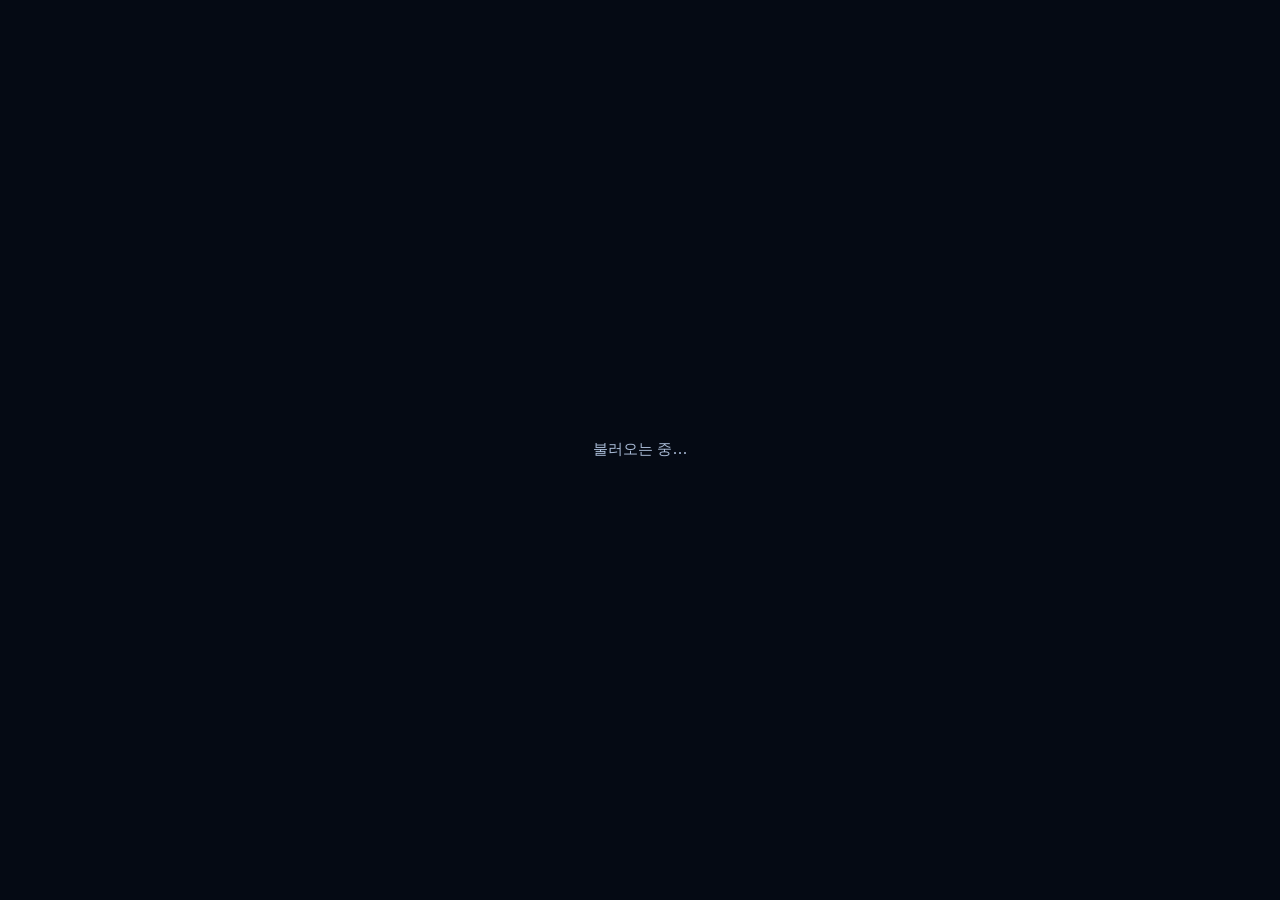
==== commit 47d9c0b8: "3D 그래픽 전면 개편 + AI 1대1 모드 - Three.js 기반 3D 렌더러: 협곡 위 다리, 조명/그림자/빛 번짐, 파티클 이펙트 - 코드로 만든 로우폴리 영웅 6종 모델과" ====
--- a/index.html
+++ b/index.html
@@ -4,712 +4,23 @@
 <meta charset="utf-8">
 <meta name="viewport" content="width=device-width,initial-scale=1">
 <title>얼음 다리 난투</title>
-<style>
-*{box-sizing:border-box}
-html,body{margin:0;height:100%;background:#070d18;overflow:hidden;font-family:system-ui,-apple-system,"Apple SD Gothic Neo","Malgun Gothic","Noto Sans KR",sans-serif;color:#e6eefc;user-select:none;-webkit-user-select:none}
-canvas{display:block;cursor:crosshair}
-.ov{position:fixed;inset:0;display:flex;align-items:flex-start;justify-content:center;background:radial-gradient(ellipse at 50% 20%,rgba(30,58,100,.94),rgba(5,10,20,.98));z-index:10;overflow:auto}
-.ov.dim{background:rgba(4,8,16,.72)}
-.hidden{display:none!important}
-.panel{width:min(1100px,94vw);padding:32px 28px 26px;margin:auto}
-h1{margin:0 0 4px;font-size:34px;letter-spacing:-.5px}
-h1 small{font-size:15px;color:#93a9c9;font-weight:500;margin-left:8px}
-h2{margin:0 0 6px}
-.sub{color:#9fb3d1;margin:0 0 20px;font-size:14px}
-.grid{display:grid;grid-template-columns:repeat(auto-fill,minmax(245px,1fr));gap:12px}
-.card{background:rgba(15,25,45,.85);border:1.5px solid #24395c;border-radius:14px;padding:14px;cursor:pointer;transition:.15s}
-.card:hover{border-color:#5b8bd6;transform:translateY(-2px)}
-.card.sel{border-color:#ffd166;box-shadow:0 0 0 3px rgba(255,209,102,.25)}
-.card .top{display:flex;gap:10px;align-items:center;margin-bottom:8px}
-.av{width:44px;height:44px;border-radius:50%;display:flex;align-items:center;justify-content:center;font-size:20px;color:#14141a;font-weight:800;flex:none;border:3px solid #4aa3ff}
-.card b{font-size:17px}.role{font-size:12px;color:#9fb3d1}
-.card .d{font-size:12.5px;color:#9fb3d1;margin-bottom:6px}
-.card ul{margin:0;padding:0;list-style:none;font-size:12.5px;color:#c6d4ea;line-height:1.6}
-.card li span{display:inline-block;width:18px;color:#ffd166;font-weight:700}
-.row{display:flex;gap:12px;align-items:center;flex-wrap:wrap;margin-top:18px}
-.btn{background:#ffd166;color:#1a1a1a;border:0;border-radius:10px;padding:12px 24px;font-size:16px;font-weight:800;cursor:pointer;font-family:inherit}
-.btn:hover{filter:brightness(1.08)}
-.btn.sec{background:#24395c;color:#e6eefc}
-.seg{display:flex;border:1.5px solid #24395c;border-radius:10px;overflow:hidden}
-.seg button{background:transparent;border:0;color:#c6d4ea;padding:10px 16px;cursor:pointer;font-size:14px;font-family:inherit}
-.seg button.on{background:#24395c;color:#fff;font-weight:700}
-.help{margin-top:18px;font-size:13px;color:#a9bbd6;line-height:1.9;background:rgba(15,25,45,.6);padding:12px 16px;border-radius:10px}
-kbd{background:#24395c;border-radius:4px;padding:1px 6px;font-family:inherit;color:#fff;font-size:12px;border-bottom:2px solid #13213a}
-.box{background:rgba(10,18,34,.97);border:1.5px solid #24395c;border-radius:16px;width:min(780px,94vw)}
-.items{display:grid;grid-template-columns:repeat(auto-fill,minmax(170px,1fr));gap:10px;margin-top:12px}
-.it{background:#111d33;border:1.5px solid #24395c;border-radius:10px;padding:10px;cursor:pointer;font-size:13px}
-.it:hover{border-color:#5b8bd6}.it.no{opacity:.4;cursor:not-allowed}.it.own{border-color:#3d8b5a;opacity:.6;cursor:default}
-.it b{display:block;font-size:14px;margin-bottom:3px}.it .c{color:#ffd166;font-weight:700}
-.it .s{color:#9fb3d1;font-size:12px}
-.inv{display:flex;gap:8px;flex-wrap:wrap;margin-top:8px}
-.slot{min-width:110px;padding:8px 10px;border-radius:8px;background:#111d33;border:1.5px dashed #24395c;font-size:12px;color:#c6d4ea;cursor:pointer}
-.slot.f{border-style:solid}
-.slot.f:hover{border-color:#f87171}
-table{border-collapse:collapse;width:100%;font-size:14px;margin-top:10px}
-td,th{padding:7px 8px;text-align:left;border-bottom:1px solid #1c2c48}
-th{color:#9fb3d1;font-weight:600;font-size:12px}
-</style>
+<link rel="stylesheet" href="css/style.css">
+<script type="importmap">{"imports":{"three":"./vendor/three/three.module.js","three/addons/":"./vendor/three/addons/"}}</script>
 </head>
 <body>
-<canvas id="c"></canvas>
+<canvas id="gl"></canvas>
+<canvas id="hud"></canvas>
 <div id="menu" class="ov"></div>
 <div id="shop" class="ov dim hidden"><div class="panel box" id="shopIn"></div></div>
 <div id="end" class="ov dim hidden"><div class="panel box" id="endIn"></div></div>
+<div id="boot">불러오는 중…</div>
 <script>
-'use strict';
-/* ================= 기본 설정 ================= */
-const cv=document.getElementById('c'),ctx=cv.getContext('2d');
-let W=1280,H=720,DPR=1,SC=.6;
-function resize(){DPR=Math.min(2,window.devicePixelRatio||1);W=window.innerWidth;H=window.innerHeight;cv.width=Math.round(W*DPR);cv.height=Math.round(H*DPR);cv.style.width=W+'px';cv.style.height=H+'px';SC=Math.min((H-60)/1200,W/1500);}
-window.addEventListener('resize',resize);resize();
-const FONT='system-ui,-apple-system,"Apple SD Gothic Neo","Malgun Gothic","Noto Sans KR",sans-serif';
-const MAP_W=6000,LANE_Y1=250,LANE_Y2=1150,MID_Y=700;
-const FOUNTAIN=[{x:170,y:MID_Y},{x:MAP_W-170,y:MID_Y}];
-const TEAMC=['#4aa3ff','#ff5a5a'];
-const TEAMN=['블루 팀','레드 팀'];
-const DIFF=[
- {name:'쉬움',react:.5,acc:.2,err:150,dmg:.8,dodge:0,agg:.8},
- {name:'보통',react:.3,acc:.7,err:70,dmg:1,dodge:.35,agg:1},
- {name:'어려움',react:.16,acc:1,err:25,dmg:1.12,dodge:.8,agg:1.25}];
-const rand=(a,b)=>a+Math.random()*(b-a);
-const clamp=(v,a,b)=>v<a?a:v>b?b:v;
-const dist=(a,b)=>Math.hypot(a.x-b.x,a.y-b.y);
-const shuffle=a=>{for(let i=a.length-1;i>0;i--){const j=Math.floor(Math.random()*(i+1));[a[i],a[j]]=[a[j],a[i]];}return a;};
-function norm(dx,dy){const d=Math.hypot(dx,dy);if(d<.001)return[1,0];return[dx/d,dy/d];}
-function aimDir(u,tx,ty){const v=norm(tx-u.x,ty-u.y);if(Math.abs(tx-u.x)<.001&&Math.abs(ty-u.y)<.001)return[u.team?-1:1,0];return v;}
-function clampPt(u,tx,ty,r){const dx=tx-u.x,dy=ty-u.y,d=Math.hypot(dx,dy);return d<=r?[tx,ty]:[u.x+dx/d*r,u.y+dy/d*r];}
-function clampMap(x,y,r){return[clamp(x,40,MAP_W-40),clamp(y,LANE_Y1+r*.6,LANE_Y2-r*.6)];}
-function hexA(h,a){const n=parseInt(h.slice(1),16);return`rgba(${n>>16&255},${n>>8&255},${n&255},${a})`;}
-const S=(u,b,l)=>b+l*(u.level-1);
-
-/* ================= 영웅 ================= */
-const ROLE={tank:'탱커',mage:'마법사',adc:'원거리 딜러',fighter:'전사',assassin:'암살자',support:'서포터'};
-const BASES={
- tank:{hp:690,hpL:112,ad:60,adL:3.5,df:38,dfL:4.2,as:.65,asL:.015,ms:340,range:150},
- mage:{hp:540,hpL:92,ad:52,adL:3,df:22,dfL:3.6,as:.63,asL:.012,ms:330,range:550},
- adc:{hp:560,hpL:95,ad:62,adL:3.6,df:24,dfL:3.6,as:.68,asL:.03,ms:330,range:575},
- fighter:{hp:660,hpL:108,ad:66,adL:4,df:34,dfL:4.2,as:.65,asL:.02,ms:345,range:175},
- assassin:{hp:580,hpL:96,ad:64,adL:3.6,df:28,dfL:4,as:.67,asL:.022,ms:350,range:150},
- support:{hp:560,hpL:95,ad:50,adL:3,df:26,dfL:3.6,as:.62,asL:.012,ms:335,range:525}};
-function HD(o){return Object.assign({},BASES[o.role],o);}
-const HEROES=[
-HD({id:'graff',name:'그라프',role:'tank',color:'#a8b4c4',desc:'사슬로 적을 끌어와 묶는 탱커',ab:[
- {n:'사슬 갈고리',cd:14,desc:'사슬을 던져 처음 맞은 적에게 피해를 주고 내 앞으로 끌어와 기절시킵니다.',ai:{t:'shot',range:1050,speed:1800,w:68},
-  cast(u,tx,ty){const[dx,dy]=aimDir(u,tx,ty);proj({owner:u,x:u.x,y:u.y,dx,dy,speed:1800,range:1050,r:34,color:'#dbe3ee',chain:true,onHit(t){dmg(u,t,S(u,70,22)+u.ap*.9+u.ad*.2,'m');const[nx,ny]=norm(t.x-u.x,t.y-u.y);dashTo(t,u.x+nx*(u.r+t.r+10),u.y+ny*(u.r+t.r+10),2200,null,true);stun(t,.65);}});}},
- {n:'과부하',cd:16,desc:'3초간 이동 속도가 크게 오르고 보호막을 얻습니다.',ai:{t:'engage',r:850},
-  cast(u){buff(u,'ms',.45,3);shield(u,S(u,60,18)+u.maxHp*.08,3);fx('ring',u.x,u.y,{r:90,c:'#93c5fd'});}},
- {n:'지면 강타',cd:9,desc:'주변 적을 띄워 올리고 피해를 줍니다.',ai:{t:'self',r:260},
-  cast(u){aoeNow(u,u.x,u.y,260,t=>{dmg(u,t,S(u,45,16)+u.ad*.6,'p');stun(t,.75);},'#cbd5e1');}},
- {n:'정전기장',cd:70,desc:'넓은 범위에 전기 충격을 일으켜 큰 피해를 주고 둔화시킵니다.',ai:{t:'self',r:520},
-  cast(u){aoeNow(u,u.x,u.y,560,t=>{dmg(u,t,S(u,220,28)+u.ap+u.maxHp*.05,'m');slow(t,.5,1.5);},'#fde047');}}]}),
-HD({id:'solin',name:'솔린',role:'mage',color:'#fde68a',desc:'빛으로 묶고 멀리서 레이저를 쏘는 마법사',ab:[
- {n:'빛의 속박',cd:11,desc:'빛 구체를 날려 최대 2명을 속박하고 피해를 줍니다.',ai:{t:'shot',range:1150,speed:1300,w:76},
-  cast(u,tx,ty){const[dx,dy]=aimDir(u,tx,ty);proj({owner:u,x:u.x,y:u.y,dx,dy,speed:1300,range:1150,r:38,pierce:2,color:'#fef08a',onHit(t){dmg(u,t,S(u,80,26)+u.ap*.6,'m');root(t,1.6);}});}},
- {n:'빛의 장막',cd:14,desc:'자신과 주변 아군에게 보호막을 씌웁니다.',ai:{t:'shieldAura',r:550},
-  cast(u){for(const a of alliesIn(u.team,u.x,u.y,550)){shield(a,S(u,65,16)+u.ap*.35,2.5);fx('ring',a.x,a.y,{r:70,c:'#fde68a'});}}},
- {n:'광휘 지대',cd:10,desc:'지정 위치에 빛을 떨어뜨려 잠시 후 폭발, 피해와 둔화를 줍니다.',ai:{t:'aoe',range:1000,r:300,delay:.6,wc:1},
-  cast(u,tx,ty){const[x,y]=clampPt(u,tx,ty,1000);zone({owner:u,x,y,r:300,delay:.6,color:'#fde68a',onTrigger(ts){for(const t of ts){dmg(u,t,S(u,75,26)+u.ap*.7,'m');slow(t,.4,1.5);}}});}},
- {n:'섬광',cd:50,desc:'잠시 후 아주 긴 직선 레이저를 발사해 맞은 모든 적에게 큰 피해를 줍니다.',ai:{t:'line',range:2800,delay:.8,w:120},
-  cast(u,tx,ty){const[dx,dy]=aimDir(u,tx,ty);zone({owner:u,line:true,x:u.x,y:u.y,x2:u.x+dx*2800,y2:u.y+dy*2800,w:120,delay:.8,color:'#fff7ae',onTrigger(ts){for(const t of ts)dmg(u,t,S(u,280,32)+u.ap,'m');}});}}]}),
-HD({id:'kaira',name:'카이라',role:'adc',color:'#bef264',desc:'화살로 견제하고 초장거리 저격을 하는 사수',ab:[
- {n:'신비한 화살',cd:5,desc:'화살을 쏴 피해를 줍니다. 적중 시 다른 스킬 재사용 대기시간이 1초 줄어듭니다.',ai:{t:'shot',range:1150,speed:2000,w:56,wc:1},
-  cast(u,tx,ty){const[dx,dy]=aimDir(u,tx,ty);proj({owner:u,x:u.x,y:u.y,dx,dy,speed:2000,range:1150,r:28,color:'#d9f99d',onHit(t){dmg(u,t,S(u,35,16)+u.ad*1.2,'p');for(let i=1;i<4;i++)u.cds[i]=Math.max(0,u.cds[i]-1);}});}},
- {n:'연발 사격',cd:10,desc:'부채꼴로 화살 7발을 쏴 피해를 주고 둔화시킵니다.',ai:{t:'shot',range:900,speed:1700,w:40,cone:1,wc:1},
-  cast(u,tx,ty){const a0=Math.atan2(ty-u.y,tx-u.x);const hs=new Set();for(let i=-3;i<=3;i++){const a=a0+i*.12;proj({owner:u,x:u.x,y:u.y,dx:Math.cos(a),dy:Math.sin(a),speed:1700,range:900,r:20,color:'#ecfccb',shared:hs,onHit(t){dmg(u,t,S(u,25,11)+u.ad*.8,'p');slow(t,.3,1.5);}});}}},
- {n:'질풍 이동',cd:15,desc:'짧은 거리를 순간이동합니다.',ai:{t:'dash',range:450},
-  cast(u,tx,ty){if(u.cc.root>0)return false;const[x,y]=clampPt(u,tx,ty,450);blink(u,x,y);}},
- {n:'관통 화살',cd:60,desc:'맵을 가로지르는 거대한 화살. 맞은 모든 적에게 피해를 주고 처음 맞은 영웅을 기절시킵니다.',ai:{t:'global',range:3500,speed:1600,w:140},
-  cast(u,tx,ty){const[dx,dy]=aimDir(u,tx,ty);let first=true;proj({owner:u,x:u.x,y:u.y,dx,dy,speed:1600,range:6000,r:70,pierce:99,color:'#a3e635',big:true,onHit(t){dmg(u,t,S(u,200,26)+u.ad,'m');if(first&&t.kind==='hero'){stun(t,1.4);first=false;}}});}}]}),
-HD({id:'valkan',name:'바르칸',role:'fighter',color:'#fbbf24',desc:'돌면서 베고 마무리 일격을 날리는 전사',ab:[
- {n:'결정타',cd:8,desc:'잠시 빨라지고, 다음 기본 공격이 추가 피해를 주며 적을 크게 둔화시킵니다.',ai:{t:'engage',r:500},
-  cast(u){buff(u,'ms',.35,1.6);buff(u,'emp',S(u,35,16)+u.ad*.5,4,{slow:.6});fx('ring',u.x,u.y,{r:60,c:'#fbbf24'});}},
- {n:'인내',cd:18,desc:'3초간 받는 피해가 40% 줄어듭니다.',ai:{t:'dr'},
-  cast(u){buff(u,'dr',.4,3);fx('ring',u.x,u.y,{r:70,c:'#fbbf24'});}},
- {n:'회전베기',cd:9,desc:'3초간 회전하며 주변 적에게 계속 피해를 줍니다.',ai:{t:'self',r:300,wc:1},
-  cast(u){buff(u,'spin',0,3,{r:300,tick:0,int:.5,dmgF:()=>S(u,16,6)+u.ad*.38,col:'#fbbf24'});}},
- {n:'심판',cd:60,desc:'적 영웅 하나에게 잃은 체력에 비례한 고정 피해를 줍니다. 마무리용.',ai:{t:'exec',range:420},
-  est(u,t){return S(u,160,22)+(t.maxHp-t.hp)*.33;},
-  cast(u,tx,ty){const t=pickTarget(u,tx,ty,420,true);if(!t)return false;const a=this.est(u,t);fx('beam',u.x,u.y,{x2:t.x,y2:t.y,c:'#fde047',w:30});fx('ring',t.x,t.y,{r:110,c:'#fde047'});dmg(u,t,a,'t');}}]}),
-HD({id:'niya',name:'니야',role:'assassin',color:'#d8b4fe',desc:'파고들어 연속으로 베는 암살자',ab:[
- {n:'그림자 돌진',cd:8,desc:'대상에게 순식간에 돌진해 피해를 줍니다. 대상을 처치하면 재사용 대기시간이 초기화됩니다.',ai:{t:'target',range:600},
-  cast(u,tx,ty){if(u.cc.root>0)return false;const t=pickTarget(u,tx,ty,600,false);if(!t)return false;dashTo(u,t.x,t.y,2400,()=>{if(t.dead)return;dmg(u,t,S(u,60,22)+u.ad*.75,'p');if(t.dead)u.cds[0]=.2;},false,t);}},
- {n:'칼날 폭풍',cd:7,desc:'주변에 칼날을 흩뿌려 피해를 주고 둔화시킵니다.',ai:{t:'self',r:300,wc:1},
-  cast(u){aoeNow(u,u.x,u.y,300,t=>{dmg(u,t,S(u,50,20)+u.ad*.6,'p');slow(t,.3,1.2);},'#d8b4fe');}},
- {n:'순보',cd:13,desc:'짧은 거리를 순간이동합니다.',ai:{t:'dash',range:420},
-  cast(u,tx,ty){if(u.cc.root>0)return false;const[x,y]=clampPt(u,tx,ty,420);blink(u,x,y);}},
- {n:'죽음의 연무',cd:55,desc:'2.5초간 주변에 칼날 폭풍을 일으켜 매우 빠르게 피해를 줍니다.',ai:{t:'self',r:420},
-  cast(u){buff(u,'spin',0,2.5,{r:450,tick:0,int:.25,dmgF:()=>S(u,26,6)+u.ad*.22,col:'#c084fc'});}}]}),
-HD({id:'tera',name:'테라',role:'support',color:'#f9a8d4',desc:'아군을 치유하고 적을 묶는 서포터',ab:[
- {n:'생명의 꽃',cd:9,desc:'체력 비율이 가장 낮은 주변 아군(자신 포함)을 치유하고 이동 속도를 높여줍니다.',ai:{t:'heal',range:750,th:.65},
-  cast(u){const as=alliesIn(u.team,u.x,u.y,750);if(!as.length)return false;as.sort((a,b)=>a.hp/a.maxHp-b.hp/b.maxHp);const a=as[0];heal(a,S(u,70,16)+u.ap*.45);buff(a,'ms',.2,1.5);fx('ring',a.x,a.y,{r:70,c:'#86efac'});}},
- {n:'가시 덩굴',cd:12,desc:'지정 위치에 덩굴을 솟아오르게 해 피해를 주고 속박합니다.',ai:{t:'aoe',range:900,r:260,delay:.7,wc:1},
-  cast(u,tx,ty){const[x,y]=clampPt(u,tx,ty,900);zone({owner:u,x,y,r:260,delay:.7,color:'#86efac',onTrigger(ts){for(const t of ts){dmg(u,t,S(u,60,20)+u.ap*.5,'m');root(t,1.25);}}});}},
- {n:'바람의 축복',cd:18,desc:'주변 아군의 이동 속도를 2초간 크게 높입니다.',ai:{t:'engage',r:700},
-  cast(u){for(const a of alliesIn(u.team,u.x,u.y,650)){buff(a,'ms',.35,2);fx('ring',a.x,a.y,{r:60,c:'#bae6fd'});}}},
- {n:'대지의 숨결',cd:70,desc:'넓은 범위의 아군을 크게 치유하고 주변 적에게 피해를 줍니다.',ai:{t:'heal',range:800,th:.45},
-  cast(u){for(const a of alliesIn(u.team,u.x,u.y,850))heal(a,S(u,150,26)+u.ap*.6);aoeNow(u,u.x,u.y,500,t=>dmg(u,t,S(u,100,15)+u.ap*.4,'m'),'#86efac');fx('ring',u.x,u.y,{r:850,c:'#86efac',dur:.7});}}]})
-];
-const HMAP={};HEROES.forEach(h=>HMAP[h.id]=h);
-const SELF_T=['self','heal','shieldAura','engage','dr'];
-
-/* ================= 아이템 ================= */
-const ITEMS={
- boots:{n:'신속의 장화',c:900,ms:45,df:8},
- sword:{n:'강철 장검',c:1100,ad:30},
- dagger:{n:'쾌속 단검',c:900,as:.25},
- bow:{n:'질풍의 활',c:2600,ad:35,as:.35},
- great:{n:'파괴의 대검',c:3000,ad:75},
- tome:{n:'비전 마법서',c:1100,ap:45},
- staff:{n:'심연의 지팡이',c:3000,ap:115},
- orb:{n:'시간의 구슬',c:2500,ap:70,ah:20},
- hour:{n:'전장의 모래시계',c:2700,ad:35,ah:20,hp:250},
- belt:{n:'튼튼한 허리띠',c:900,hp:320},
- heart:{n:'거인의 심장',c:2900,hp:750,df:15},
- plate:{n:'빙하 판금',c:2500,df:65,hp:200}};
-const BUILDS={tank:['boots','belt','heart','plate','hour','orb'],mage:['boots','tome','staff','orb','plate','heart'],adc:['boots','dagger','bow','great','sword','plate'],fighter:['boots','sword','hour','heart','great','plate'],assassin:['boots','sword','great','hour','bow','plate'],support:['boots','tome','orb','heart','plate','belt']};
-function itemStats(it){const p=[];if(it.ad)p.push('공격력 +'+it.ad);if(it.ap)p.push('주문력 +'+it.ap);if(it.hp)p.push('체력 +'+it.hp);if(it.df)p.push('방어력 +'+it.df);if(it.as)p.push('공격 속도 +'+Math.round(it.as*100)+'%');if(it.ms)p.push('이동 속도 +'+it.ms);if(it.ah)p.push('스킬 가속 +'+it.ah);return p.join(' · ');}
-
-/* ================= 유닛 ================= */
-let UID=1,G=null;
-function mkUnit(o){return Object.assign({id:UID++,vx:0,vy:0,hp:o.maxHp||1,shields:[],cc:{stun:0,root:0,slows:[]},buffs:[],atkCd:0,dead:false,target:null,moveTo:null,lastHitBy:{},def:0},o);}
-function mkHero(d,team,isPlayer){
- const u=mkUnit({kind:'hero',hd:d,team,isPlayer,mobile:true,name:d.name,r:42,level:3,xp:0,gold:1400,items:[],k:0,d:0,a:0,cds:[0,0,0,0],spellCd:{D:0,F:0},maxHp:1,x:FOUNTAIN[team].x+(team?-1:1)*rand(0,90),y:MID_Y+rand(-150,150),respawnT:0,mark:null,yOff:rand(-230,230),aiT:rand(0,.3),mk:{n:0,t:-99}});
- recalc(u);u.hp=u.maxHp;return u;}
-function recalc(u){
- const d=u.hd,L=u.level-1,old=u.maxHp;
- const s={maxHp:d.hp+d.hpL*L,ad:d.ad+d.adL*L,ap:0,def:d.df+d.dfL*L,ms:d.ms,range:d.range,ah:0};
- let asB=d.asL*L;
- for(const id of u.items){const it=ITEMS[id];s.maxHp+=it.hp||0;s.ad+=it.ad||0;s.ap+=it.ap||0;s.def+=it.df||0;asB+=it.as||0;s.ms+=it.ms||0;s.ah+=it.ah||0;}
- s.as=Math.min(2.5,d.as*(1+asB));
- Object.assign(u,s);
- if(old>1)u.hp=clamp(u.hp+Math.max(0,u.maxHp-old),1,u.maxHp);}
-function mkStruct(kind,team,x,y){
- if(kind==='tower')return mkUnit({kind,team,x,y,mobile:false,maxHp:2600,ad:170,range:750,as:.85,def:25,r:70});
- return mkUnit({kind,team,x,y,mobile:false,maxHp:3600,ad:0,range:0,as:1,def:0,r:115});}
-const MINI={m:{hp:480,ad:13,range:100,as:.8,r:26,ms:310,gold:22,xp:60},c:{hp:300,ad:24,range:480,as:.65,r:22,ms:310,gold:16,xp:32},s:{hp:950,ad:42,range:320,as:.7,r:32,ms:300,gold:50,xp:90}};
-function mkMinion(k,team,x,y){const T=MINI[k],mn=G.t/60;
- return mkUnit({kind:'minion',mk:k,team,x,y,mobile:true,maxHp:T.hp+mn*28*(k==='s'?2:1),ad:T.ad+mn*2.5,def:mn*1.5,range:T.range,as:T.as,r:T.r,ms:T.ms,gold:T.gold,xp:T.xp,laneY:y,aiT:0});}
-function need(L){return 180+60*L;}
-function heroesAlive(team){return G.heroes.filter(h=>!h.dead&&h.team===team);}
-
-/* ================= 게임 생성 ================= */
-let MAPDECO=null;
-function genDeco(){const top=[],bot=[],patches=[],rocks=[];
- for(let x=-400;x<=MAP_W+400;x+=70){top.push({x,o:rand(30,80)});bot.push({x,o:rand(30,80)});}
- for(let i=0;i<70;i++)patches.push({x:rand(0,MAP_W),y:rand(LANE_Y1+40,LANE_Y2-40),rx:rand(60,170),ry:rand(25,60)});
- for(let i=0;i<120;i++){const t=Math.random()<.5;rocks.push({x:rand(-300,MAP_W+300),y:t?LANE_Y1-rand(110,420):LANE_Y2+rand(110,420),s:rand(20,60),k:Math.random()<.5?0:1});}
- MAPDECO={top,bot,patches,rocks};}
-function newGame(pick,diff){
- UID=1;
- G={t:0,units:[],heroes:[],projs:[],zones:[],fx:[],texts:[],feed:[],banner:null,kills:[0,0],wave:0,nextWave:12,diff,over:false,paused:false,first:false,relics:[],struct:[{},{}],aiming:-1,amove:false,tab:false,cam:null,camOff:0,camX:0,camY:0,hud:[]};
- for(const team of[0,1]){const X=x=>team?MAP_W-x:x;
-  const outer=mkStruct('tower',team,X(1950),MID_Y),inner=mkStruct('tower',team,X(1200),MID_Y),nexus=mkStruct('nexus',team,X(560),MID_Y);
-  G.struct[team]={outer,inner,nexus};G.units.push(outer,inner,nexus);}
- for(const x of[2500,3500])for(const y of[MID_Y-300,MID_Y+300])G.relics.push({x,y,on:false,t:60});
- const ids=HEROES.map(h=>h.id);
- const pid=pick==='random'?ids[Math.floor(Math.random()*ids.length)]:pick;
- const allies=shuffle(ids.filter(i=>i!==pid)).slice(0,4);
- const enemies=shuffle(ids.slice()).slice(0,5);
- const p=mkHero(HMAP[pid],0,true);G.player=p;G.heroes.push(p);
- allies.forEach(i=>G.heroes.push(mkHero(HMAP[i],0,false)));
- enemies.forEach(i=>G.heroes.push(mkHero(HMAP[i],1,false)));
- G.units.push(...G.heroes);
- for(const h of G.heroes)if(!h.isPlayer)aiShop(h);
- if(!MAPDECO)genDeco();
- banner('시작 아이템을 사고 다리 중앙으로!','#e6eefc',3);}
-function spawnWave(){G.wave++;
- for(const team of[0,1]){const f=team?-1:1,nx=team?MAP_W-720:720;
-  const list=['m','m','m','c','c','c'];if(G.wave%3===0)list.push('s');
-  list.forEach((k,i)=>{const row=k==='m'?0:k==='c'?1:2;const col=k==='s'?0:i%3-1;G.units.push(mkMinion(k,team,nx-f*row*90,MID_Y+col*80+rand(-10,10)));});}}
-
-/* ================= 전투 도우미 ================= */
-function canHitStructure(s){const T=G.struct[s.team];if(s===T.outer)return true;if(s===T.inner)return T.outer.dead;if(s===T.nexus)return T.outer.dead&&T.inner.dead;return true;}
-function targetable(u,t){return t&&!t.dead&&t.team!==u.team&&(t.mobile||canHitStructure(t));}
-function enemiesIn(team,x,y,r,heroOnly){return G.units.filter(e=>!e.dead&&e.team!==team&&e.mobile&&(!heroOnly||e.kind==='hero')&&Math.hypot(e.x-x,e.y-y)<r+e.r);}
-function alliesIn(team,x,y,r){return G.heroes.filter(e=>!e.dead&&e.team===team&&Math.hypot(e.x-x,e.y-y)<r+e.r);}
-function stun(t,d){if(t.mobile&&!t.dead)t.cc.stun=Math.max(t.cc.stun,d);}
-function root(t,d){if(t.mobile&&!t.dead)t.cc.root=Math.max(t.cc.root,d);}
-function slow(t,p,d){if(t.mobile&&!t.dead)t.cc.slows.push({p,t:d});}
-function buff(u,type,v,d,extra){u.buffs.push(Object.assign({type,v,t:d},extra||{}));}
-function shield(u,a,d){u.shields.push({a,t:d});}
-function heal(u,a){if(u.dead)return;const h=Math.min(a,u.maxHp-u.hp);u.hp+=h;if(h>5&&(u===G.player||u.team===0))ftext(u.x,u.y-70,'+'+Math.round(h),'#5ef08a');}
-function dashTo(u,x,y,speed,onEnd,forced,tgt){[x,y]=clampMap(x,y,u.r);u.dash={x,y,speed,onEnd,forced,tgt};u.target=null;u.moveTo=null;}
-function blink(u,x,y){fx('blink',u.x,u.y,{c:u.hd?u.hd.color:'#ffffff'});[x,y]=clampMap(x,y,u.r);u.x=x;u.y=y;u.px=x;u.py=y;fx('blink',x,y,{c:'#ffffff'});}
-function aoeNow(u,x,y,r,fn,c){for(const t of enemiesIn(u.team,x,y,r))fn(t);fx('ring',x,y,{r,c:c||'#ffffff',fill:1});}
-function proj(o){G.projs.push(Object.assign({trav:0,hit:new Set(),pierce:1},o));}
-function zone(o){G.zones.push(Object.assign({t:0},o));}
-function pickTarget(u,tx,ty,range,heroOnly){let best=null,bs=1e9;
- for(const e of enemiesIn(u.team,u.x,u.y,range,heroOnly)){const s=Math.hypot(e.x-tx,e.y-ty)-(e.kind==='hero'?180:0);if(s<bs){bs=s;best=e;}}return best;}
-function effMs(u){let b=0,s=0;for(const x of u.buffs)if(x.type==='ms')b+=x.v;for(const x of u.cc.slows)s=Math.max(s,x.p);return u.ms*(1+b)*(1-s);}
-function moveToward(u,tx,ty,dt){if(u.cc.root>0||u.cc.stun>0)return false;const dx=tx-u.x,dy=ty-u.y,d=Math.hypot(dx,dy);if(d<2)return true;const sp=effMs(u)*dt;if(sp>=d){u.x=tx;u.y=ty;return true;}u.x+=dx/d*sp;u.y+=dy/d*sp;return false;}
-function inRange(u,t,extra){return Math.hypot(t.x-u.x,t.y-u.y)<=u.range+u.r*.5+t.r+(extra||0);}
-function doAttack(u,dt){const t=u.target;if(!targetable(u,t)){u.target=null;return false;}
- if(inRange(u,t)){if(u.atkCd<=0&&u.cc.stun<=0){u.atkCd=1/u.as;autoAttack(u,t);}return true;}
- moveToward(u,t.x,t.y,dt);return true;}
-function autoAttack(u,t){
- let bonus=0,sl=0;const ei=u.buffs.findIndex(b=>b.type==='emp');if(ei>=0){bonus=u.buffs[ei].v;sl=u.buffs[ei].slow;u.buffs.splice(ei,1);}
- const hit=()=>{dmg(u,t,u.ad+bonus,'p');if(sl)slow(t,sl,1);if(bonus)fx('ring',t.x,t.y,{r:60,c:'#fbbf24'});};
- if(u.range>250||u.kind==='tower'){const tw=u.kind==='tower';G.projs.push({homing:true,owner:u,tgt:t,x:u.x,y:tw?u.y-170:u.y,speed:tw?1300:1600,cb:hit,r:tw?22:u.kind==='hero'?12:9,color:tw?TEAMC[u.team]:u.hd?u.hd.color:TEAMC[u.team]});}
- else{hit();fx('slash',t.x,t.y,{c:u.hd?u.hd.color:'#ffffff',a:Math.atan2(t.y-u.y,t.x-u.x),dur:.18});}}
-function dmg(src,tg,amt,type){
- if(!tg||tg.dead)return 0;
- if(!tg.mobile&&!canHitStructure(tg))return 0;
- let a=amt;
- if(src&&src.kind==='hero'&&src.team===1)a*=DIFF[G.diff].dmg;
- if(type!=='t')a*=100/(100+Math.max(0,tg.def||0));
- for(const b of tg.buffs)if(b.type==='dr')a*=1-b.v;
- const shown=a;
- for(const s of tg.shields){if(a<=0)break;const k=Math.min(s.a,a);s.a-=k;a-=k;}
- if(tg.shields.length)tg.shields=tg.shields.filter(s=>s.a>.5);
- tg.hp-=a;tg.lastDmgT=G.t;
- if(src&&src.kind==='hero'&&tg.kind==='hero'){tg.lastHitBy[src.id]=G.t;src.lastDmgT=G.t;
-  for(const tw of G.units)if(tw.kind==='tower'&&!tw.dead&&tw.team===tg.team&&Math.hypot(tw.x-src.x,tw.y-src.y)<tw.range+src.r)tw.aggro={u:src,t:2.5};}
- if(G.player&&(src===G.player||tg===G.player)&&shown>=1)ftext(tg.x+rand(-18,18),tg.y-tg.r-30,Math.round(shown),tg===G.player?'#ff6b6b':type==='m'?'#c4b5fd':type==='t'?'#ffffff':'#fdba74');
- if(tg.hp<=0)kill(tg,src);
- return shown;}
-function addXp(h,a){if(h.level>=18)return;h.xp+=a;while(h.level<18&&h.xp>=need(h.level)){h.xp-=need(h.level);h.level++;recalc(h);fx('ring',h.x,h.y,{r:80,c:'#fde68a'});if(h===G.player){ftext(h.x,h.y-110,'레벨 업! '+h.level,'#fde68a');if(h.level===6)banner('궁극기(R)를 사용할 수 있습니다!','#fde68a',2.5);}}}
-function shareXp(team,x,y,amt){const hs=G.heroes.filter(h=>!h.dead&&h.team===team&&Math.hypot(h.x-x,h.y-y)<1600);if(!hs.length)return;const each=amt/hs.length*(hs.length>1?1.25:1);for(const h of hs)addXp(h,each);}
-function hname(h){return h.isPlayer?h.name+'(나)':h.name;}
-function kill(u,src){
- if(u.dead)return;u.dead=true;u.hp=0;
- if(u.kind==='minion'){if(src&&src.kind==='hero'){src.gold+=u.gold;if(src===G.player)ftext(u.x,u.y-40,'+'+u.gold+'G','#facc15');}shareXp(1-u.team,u.x,u.y,u.xp);fx('ring',u.x,u.y,{r:30,c:'#ffffff',dur:.3});return;}
- if(u.kind==='hero'){
-  u.d++;u.respawnT=Math.min(28,5+u.level*1.4);u.target=null;u.moveTo=null;u.dash=null;u.buffs=[];u.shields=[];u.mark=null;
-  if(u===G.player)G.aiming=-1;
-  let killer=src&&src.kind==='hero'?src:null;
-  if(!killer){let bt=-1;for(const h of G.heroes)if(h.team!==u.team&&u.lastHitBy[h.id]&&G.t-u.lastHitBy[h.id]<10&&u.lastHitBy[h.id]>bt){bt=u.lastHitBy[h.id];killer=h;}}
-  const assists=G.heroes.filter(h=>h!==killer&&h.team!==u.team&&u.lastHitBy[h.id]&&G.t-u.lastHitBy[h.id]<10);
-  G.kills[1-u.team]++;
-  if(killer){killer.k++;killer.gold+=300;for(const a of assists){a.a++;a.gold+=150;}
-   killer.mk.n=G.t-killer.mk.t<10?killer.mk.n+1:1;killer.mk.t=G.t;}
-  shareXp(1-u.team,u.x,u.y,100+u.level*25);
-  G.feed.unshift({k:killer?hname(killer):'포탑/미니언',kc:TEAMC[1-u.team],v:hname(u),vc:TEAMC[u.team],t:7});if(G.feed.length>6)G.feed.pop();
-  const MK=['','','더블 킬!','트리플 킬!','쿼드라 킬!','펜타 킬!'];
-  if(!G.first){G.first=true;banner('선취점!','#fca5a5',2.2);}
-  else if(killer&&killer.mk.n>=2)banner(hname(killer)+' '+MK[Math.min(5,killer.mk.n)],TEAMC[killer.team],2.2);
-  else if(killer===G.player)banner('적을 처치했습니다!','#93c5fd',1.8);
-  else if(u===G.player)banner('처치당했습니다','#fca5a5',1.8);
-  u.lastHitBy={};return;}
- if(u.kind==='tower'){for(const h of G.heroes)if(h.team!==u.team)h.gold+=150;banner(TEAMN[u.team]+'의 포탑이 파괴되었습니다',TEAMC[1-u.team],2.4);fx('ring',u.x,u.y,{r:300,c:'#ffffff',dur:.8});return;}
- if(u.kind==='nexus'){fx('ring',u.x,u.y,{r:700,c:'#ffffff',dur:1.2});endGame(1-u.team);}}
-function respawn(u){u.dead=false;const f=u.team?-1:1;u.x=FOUNTAIN[u.team].x+f*rand(0,80);u.y=MID_Y+rand(-120,120);u.px=u.x;u.py=u.y;u.hp=u.maxHp;u.cc={stun:0,root:0,slows:[]};u.retreat=false;if(!u.isPlayer)aiShop(u);}
-function useSpell(u,k,tx,ty){
- if(u.dead||u.cc.stun>0||u.dash)return;
- if(k==='D'){if(u.spellCd.D>0)return;const[x,y]=clampPt(u,tx,ty,425);blink(u,x,y);u.spellCd.D=150;}
- if(k==='F'){
-  if(u.mark&&u.mark.t>0&&!u.mark.tgt.dead){if(u.cc.root>0)return;const t=u.mark.tgt;u.mark=null;dashTo(u,t.x,t.y,1900,()=>fx('ring',u.x,u.y,{r:90,c:'#e0f2fe'}),false,t);return;}
-  if(u.spellCd.F>0)return;const[dx,dy]=aimDir(u,tx,ty);
-  proj({owner:u,x:u.x,y:u.y,dx,dy,speed:1500,range:1600,r:40,color:'#ffffff',snow:true,onHit(t){dmg(u,t,10+u.level*5,'t');u.mark={tgt:t,t:3};}});u.spellCd.F=40;}}
-function tryCast(u,i,tx,ty){
- if(u.dead||u.cc.stun>0||u.dash)return false;
- if(i===3&&u.level<6)return false;
- if(u.cds[i]>0)return false;
- const ab=u.hd.ab[i];const ok=ab.cast(u,tx,ty);if(ok===false)return false;
- u.cds[i]=ab.cd*100/(100+u.ah);return true;}
-
-/* ================= AI ================= */
-function aiShop(u){for(const id of BUILDS[u.hd.role]){if(u.items.includes(id))continue;if(u.items.length>=6)break;const c=ITEMS[id].c;if(u.gold>=c){u.gold-=c;u.items.push(id);}else break;}recalc(u);}
-function aiMinion(u,dt){
- u.aiT-=dt;
- if(u.aiT<=0){u.aiT=.25;if(!targetable(u,u.target)||dist(u,u.target)>750){let best=null,bd=1e9,bp=9;
-  for(const e of G.units){if(e.dead||e.team===u.team)continue;const d=Math.hypot(e.x-u.x,e.y-u.y)-e.r;if(d>560)continue;if(!e.mobile&&!canHitStructure(e))continue;const pr=e.kind==='minion'?0:e.mobile?2:1;if(pr<bp||(pr===bp&&d<bd)){bp=pr;bd=d;best=e;}}
-  u.target=best;}}
- if(u.target)doAttack(u,dt);else{const f=u.team?-1:1;moveToward(u,u.x+f*300,u.laneY,dt);}}
-function aiTower(u,dt){
- u.ad=170+G.t/60*8;
- const inR=e=>e&&!e.dead&&e.team!==u.team&&Math.hypot(e.x-u.x,e.y-u.y)<u.range+e.r;
- if(u.aggro){u.aggro.t-=dt;if(u.aggro.t<=0)u.aggro=null;}
- if(u.aggro&&inR(u.aggro.u))u.target=u.aggro.u;
- else if(!inR(u.target)){u.target=null;let bd=1e9;for(const e of G.units){if(!e.mobile||!inR(e))continue;const d=Math.hypot(e.x-u.x,e.y-u.y)+(e.kind==='hero'?5000:0);if(d<bd){bd=d;u.target=e;}}}
- if(u.target&&u.atkCd<=0){u.atkCd=1/u.as;autoAttack(u,u.target);}}
-function frontX(team){const f=team?-1:1;let best=null;for(const m of G.units){if(m.kind!=='minion'||m.dead||m.team!==team)continue;if(best===null||m.x*f>best*f)best=m.x;}return best;}
-function towerTanked(tw,team){return G.units.some(m=>m.kind==='minion'&&!m.dead&&m.team===team&&Math.hypot(m.x-tw.x,m.y-tw.y)<tw.range-40);}
-function laneSpot(u){
- const f=u.team?-1:1;let fx_=frontX(u.team);
- if(fx_===null){const s=G.struct[u.team];const t=!s.outer.dead?s.outer:!s.inner.dead?s.inner:s.nexus;fx_=t.x+f*450;}
- let x=fx_-f*(u.range<300?60:230);
- for(const tw of G.units){if(tw.kind!=='tower'||tw.dead||tw.team===u.team)continue;const edge=tw.x-f*(tw.range+80);if((x-edge)*f>0&&!towerTanked(tw,u.team))x=edge;}
- return{x,y:MID_Y+u.yOff};}
-function predict(u,t,a,D){const d=dist(u,t);const tm=(a.speed?d/a.speed:0)+(a.delay||0);return[t.x+t.vx*tm*D.acc+rand(-D.err,D.err),t.y+t.vy*tm*D.acc+rand(-D.err,D.err)];}
-function minionCluster(u,range,r){const ms=G.units.filter(e=>e.kind==='minion'&&!e.dead&&e.team!==u.team&&dist(u,e)<range);let best=null;for(const m of ms){let n=0;for(const o of ms)if(dist(m,o)<r)n++;if(!best||n>best.n)best={n,x:m.x,y:m.y};}return best;}
-function dodgeVec(u){
- for(const p of G.projs){if(p.homing||p.owner.team===u.team)continue;const rx=u.x-p.x,ry=u.y-p.y;const along=rx*p.dx+ry*p.dy;if(along<0||along>650)continue;const perp=rx*-p.dy+ry*p.dx;if(Math.abs(perp)<p.r+u.r+15){const s=perp>=0?1:-1;return[-p.dy*s,p.dx*s];}}
- for(const z of G.zones){if(z.fired||z.line||z.owner.team===u.team)continue;const d=Math.hypot(u.x-z.x,u.y-z.y);if(d<z.r+u.r)return norm(u.x-z.x,u.y-z.y);}
- return null;}
-function aiAbilities(u,D,t,mode){
- const abs=u.hd.ab;
- for(let i=0;i<4;i++){
-  if(u.cds[i]>0||(i===3&&u.level<6))continue;
-  const a=abs[i].ai;let c=false;const d=t&&!t.dead?dist(u,t):1e9;
-  switch(a.t){
-   case 'shot':case 'line':case 'global':case 'aoe':{
-    const rng=a.t==='aoe'?a.range+a.r*.5:a.range*.92;
-    const ok=a.t==='global'?(d<a.range&&(t.hp/t.maxHp<.5||d<1400)):d<rng;
-    if(ok&&!(mode==='flee'&&a.t!=='aoe'&&a.t!=='shot')){const[px,py]=predict(u,t,a,D);c=tryCast(u,i,px,py);}
-    if(!c&&a.wc&&mode!=='flee'&&d>1300&&Math.random()<.3){const cl=minionCluster(u,a.t==='aoe'?a.range:a.range*.8,a.r||160);if(cl&&cl.n>=3)c=tryCast(u,i,cl.x,cl.y);}
-    break;}
-   case 'self':if(t&&d<a.r+t.r*.5)c=tryCast(u,i,u.x,u.y);else if(a.wc&&mode!=='flee'&&d>1300){if(enemiesIn(u.team,u.x,u.y,a.r).filter(e=>e.kind==='minion').length>=3)c=tryCast(u,i,u.x,u.y);}break;
-   case 'heal':if(alliesIn(u.team,u.x,u.y,a.range).some(x=>x.hp/x.maxHp<a.th))c=tryCast(u,i,u.x,u.y);break;
-   case 'shieldAura':if(d<900&&alliesIn(u.team,u.x,u.y,a.r).some(x=>x.hp/x.maxHp<.85&&G.t-(x.lastDmgT||-99)<1.5))c=tryCast(u,i,u.x,u.y);break;
-   case 'engage':if(mode==='fight'&&d<a.r&&d>u.range+80)c=tryCast(u,i,u.x,u.y);else if(mode==='flee'&&d<700)c=tryCast(u,i,u.x,u.y);break;
-   case 'dr':if(d<650&&u.hp/u.maxHp<.7)c=tryCast(u,i,u.x,u.y);break;
-   case 'dash':{const f=u.team?-1:1;if(mode==='flee'&&d<600)c=tryCast(u,i,u.x-f*500,u.y+rand(-150,150));else if(mode==='fight'&&t&&t.hp/t.maxHp<.3&&d>u.range+100&&d<u.range+a.range)c=tryCast(u,i,t.x,t.y);break;}
-   case 'target':if(mode==='fight'&&t&&d<a.range+t.r)c=tryCast(u,i,t.x,t.y);break;
-   case 'exec':if(t&&d<a.range+t.r&&abs[i].est(u,t)>=t.hp*.95)c=tryCast(u,i,t.x,t.y);break;}}}
-function aiHero(u,dt){
- const D=u.team===1?DIFF[G.diff]:DIFF[1];
- u.aiT-=dt;if(u.aiT<=0){u.aiT=D.react*rand(.8,1.2);aiDecide(u,D);}
- if(u.target){if(!targetable(u,u.target))u.target=null;else{doAttack(u,dt);return;}}
- if(u.moveTo&&moveToward(u,u.moveTo.x,u.moveTo.y,dt))u.moveTo=null;}
-function aiDecide(u,D){
- const f=u.team?-1:1,hp=u.hp/u.maxHp;
- const enemies=heroesAlive(1-u.team);
- let eh=null,ehd=1e9;for(const e of enemies){const d=dist(u,e);if(d<ehd){ehd=d;eh=e;}}
- const etw=G.units.filter(s=>s.kind==='tower'&&s.team!==u.team&&!s.dead);
- const inTw=(x,y,pad)=>etw.find(s=>Math.hypot(s.x-x,s.y-y)<s.range+(pad||0));
- if(D.dodge>0&&Math.random()<D.dodge){const dv=dodgeVec(u);if(dv){u.moveTo={x:u.x+dv[0]*180,y:u.y+dv[1]*180};u.target=null;return;}}
- if((hp<.3&&ehd<1100)||hp<.18)u.retreat=true;
- if(u.retreat&&hp>.55)u.retreat=false;
- if(u.retreat){
-  if(eh&&ehd<480&&hp<.22&&u.spellCd.D<=0&&G.diff+(u.team?0:1)>0&&Math.random()<.6)useSpell(u,'D',u.x-f*500,u.y);
-  if(eh)aiAbilities(u,D,eh,'flee');
-  let rel=null;for(const r of G.relics)if(r.on&&Math.hypot(r.x-u.x,r.y-u.y)<900&&(!eh||Math.hypot(r.x-eh.x,r.y-eh.y)>500)){rel=r;break;}
-  if(rel)u.moveTo={x:rel.x,y:rel.y};
-  else{const s=G.struct[u.team];const t=!s.outer.dead?s.outer:!s.inner.dead?s.inner:s.nexus;u.moveTo={x:t.x-f*260,y:MID_Y+u.yOff*.5};}
-  u.target=null;return;}
- const myTw=etw.find(s=>s.target===u);
- let tgt=null,best=1e9;
- for(const e of enemies){const d=dist(u,e);if(d>u.range+u.r+e.r+450)continue;const dive=e.hp/e.maxHp<.25&&hp>.5;if(inTw(e.x,e.y,50)&&!dive)continue;const sc=d*.5+e.hp*.6;if(sc<best){best=sc;tgt=e;}}
- let aggressive=false;
- if(tgt){const pw=team=>G.heroes.filter(h=>!h.dead&&h.team===team&&dist(h,tgt)<1100).reduce((s,h)=>s+h.hp+h.level*40,0);
-  aggressive=pw(u.team)*(u.team===1?D.agg:1)>=pw(tgt.team)*.85||(tgt.hp/tgt.maxHp<.3&&hp>.35);}
- if(myTw&&!(tgt&&tgt.hp/tgt.maxHp<.2)){u.target=null;u.moveTo={x:myTw.x-f*(myTw.range+150),y:u.y};if(eh)aiAbilities(u,D,eh,'poke');return;}
- aiAbilities(u,D,tgt||eh,tgt&&aggressive?'fight':'poke');
- if(tgt&&aggressive){u.target=tgt;u.moveTo=null;return;}
- const reach=u.range+u.r+300;let m=null,md=1e9;
- for(const e of G.units){if(e.dead||e.team===u.team||e.kind!=='minion')continue;const d=dist(u,e);if(d>reach)continue;const tw=inTw(e.x,e.y,-30);if(tw&&!towerTanked(tw,u.team))continue;const sc=d+e.hp*1.2;if(sc<md){md=sc;m=e;}}
- if(m){u.target=m;u.moveTo=null;return;}
- for(const s of G.units){if(s.mobile||s.dead||s.team===u.team||!canHitStructure(s))continue;if(dist(u,s)>1400)continue;
-  const safe=s.kind==='nexus'||towerTanked(s,u.team)||(s.target&&s.target.kind==='minion');
-  if(safe&&!enemies.some(e=>dist(e,s)<700)){u.target=s;u.moveTo=null;return;}}
- u.target=null;u.moveTo=laneSpot(u);}
-
-/* ================= 플레이어 ================= */
-function nearestEnemy(u,r){let best=null,bd=1e9;for(const e of G.units){if(!targetable(u,e))continue;const d=Math.hypot(e.x-u.x,e.y-u.y)-e.r;if(d<r&&d<bd){bd=d;best=e;}}return best;}
-function playerCtl(u,dt){
- if(u.target&&!targetable(u,u.target))u.target=null;
- if(u.target){doAttack(u,dt);return;}
- if(u.moveTo){
-  if(u.amove){const e=nearestEnemy(u,u.range+u.r+150);if(e){u.target=e;u.moveTo=null;u.amove=false;doAttack(u,dt);return;}}
-  if(moveToward(u,u.moveTo.x,u.moveTo.y,dt)){u.moveTo=null;u.amove=false;}return;}
- const e=nearestEnemy(u,u.range+u.r*.5);if(e&&inRange(u,e)&&u.atkCd<=0&&u.cc.stun<=0){u.atkCd=1/u.as;autoAttack(u,e);}}
-
-/* ================= 업데이트 ================= */
-function tickStatus(u,dt){
- u.atkCd-=dt;const c=u.cc;c.stun=Math.max(0,c.stun-dt);c.root=Math.max(0,c.root-dt);
- if(c.slows.length){for(const s of c.slows)s.t-=dt;c.slows=c.slows.filter(s=>s.t>0);}
- if(u.shields.length){for(const s of u.shields)s.t-=dt;u.shields=u.shields.filter(s=>s.t>0&&s.a>0);}
- if(u.buffs.length){for(const b of u.buffs){b.t-=dt;if(b.type==='spin'){b.tick-=dt;if(b.tick<=0){b.tick+=b.int;for(const t of enemiesIn(u.team,u.x,u.y,b.r))dmg(u,t,b.dmgF(),'p');if(u.dead)return;}}}u.buffs=u.buffs.filter(b=>b.t>0);}}
-function doDash(u,dt){const d=u.dash;
- if(d.tgt){if(d.tgt.dead){u.dash=null;return;}d.x=d.tgt.x;d.y=d.tgt.y;}
- const dx=d.x-u.x,dy=d.y-u.y,dd=Math.hypot(dx,dy),st=d.speed*dt,stop=d.tgt?u.r+d.tgt.r:0;
- if(dd-stop<=st){if(dd>1){const k=Math.max(0,(dd-stop)/dd);u.x+=dx*k;u.y+=dy*k;}u.dash=null;if(d.onEnd)d.onEnd();}
- else{u.x+=dx/dd*st;u.y+=dy/dd*st;}}
-function update(dt){
- G.t+=dt;
- if(G.t>=G.nextWave){spawnWave();G.nextWave+=25;}
- for(const r of G.relics){if(!r.on){r.t-=dt;if(r.t<=0)r.on=true;}else for(const h of G.heroes){if(!h.dead&&Math.hypot(h.x-r.x,h.y-r.y)<h.r+40){heal(h,h.maxHp*.22);r.on=false;r.t=40;fx('ring',r.x,r.y,{r:120,c:'#86efac'});break;}}}
- for(const u of G.units){
-  if(u.kind==='hero'){
-   if(u.dead){u.respawnT-=dt;if(u.respawnT<=0)respawn(u);continue;}
-   u.gold+=3.5*dt;addXp(u,4.5*dt);
-   const ooc=G.t-(u.lastDmgT||-99)>6;u.hp=Math.min(u.maxHp,u.hp+u.maxHp*(ooc?.012:.003)*dt);
-   for(let i=0;i<4;i++)u.cds[i]=Math.max(0,u.cds[i]-dt);
-   u.spellCd.D=Math.max(0,u.spellCd.D-dt);u.spellCd.F=Math.max(0,u.spellCd.F-dt);
-   if(u.mark){u.mark.t-=dt;if(u.mark.t<=0||u.mark.tgt.dead)u.mark=null;}}
-  if(u.dead)continue;
-  tickStatus(u,dt);if(u.dead)continue;
-  if(u.kind==='tower'){aiTower(u,dt);continue;}
-  if(u.kind==='nexus')continue;
-  u.px=u.x;u.py=u.y;
-  if(u.dash)doDash(u,dt);
-  else if(u.cc.stun<=0){
-   if(u.kind==='minion')aiMinion(u,dt);
-   else if(u.isPlayer&&!u.autopilot)playerCtl(u,dt);
-   else aiHero(u,dt);}}
- updateProjs(dt);updateZones(dt);physics();
- for(const u of G.units)if(u.mobile&&!u.dead&&u.px!==undefined){u.vx=(u.x-u.px)/dt;u.vy=(u.y-u.py)/dt;}
- for(const h of G.heroes){if(h.dead)continue;const ef=FOUNTAIN[1-h.team];if(Math.hypot(h.x-ef.x,h.y-ef.y)<520)dmg(null,h,900*dt,'t');}
- G.units=G.units.filter(u=>!(u.dead&&u.kind==='minion'));
- for(const f of G.fx)f.t+=dt;G.fx=G.fx.filter(f=>f.t<f.dur);
- for(const t of G.texts){t.t-=dt;t.y-=50*dt;}G.texts=G.texts.filter(t=>t.t>0);
- for(const m of G.feed)m.t-=dt;G.feed=G.feed.filter(m=>m.t>0);
- if(G.banner){G.banner.t-=dt;if(G.banner.t<=0)G.banner=null;}}
-function updateProjs(dt){
- for(const p of G.projs){
-  if(p.homing){if(p.tgt.dead){p.done=true;continue;}const dx=p.tgt.x-p.x,dy=p.tgt.y-p.y,d=Math.hypot(dx,dy),st=p.speed*dt;if(d<=st+p.tgt.r*.5){p.done=true;p.cb();}else{p.x+=dx/d*st;p.y+=dy/d*st;}continue;}
-  const st=p.speed*dt;p.x+=p.dx*st;p.y+=p.dy*st;p.trav+=st;
-  const hs=p.shared||p.hit;
-  for(const e of G.units){if(e.dead||!e.mobile||e.team===p.owner.team||hs.has(e.id))continue;if(Math.hypot(e.x-p.x,e.y-p.y)<p.r+e.r){hs.add(e.id);p.onHit(e);if(--p.pierce<=0){p.done=true;break;}}}
-  if(p.trav>=p.range||p.x<-200||p.x>MAP_W+200)p.done=true;}
- G.projs=G.projs.filter(p=>!p.done);}
-function segDist(px,py,x1,y1,x2,y2){const dx=x2-x1,dy=y2-y1,l=dx*dx+dy*dy;let t=l?((px-x1)*dx+(py-y1)*dy)/l:0;t=clamp(t,0,1);return Math.hypot(px-(x1+t*dx),py-(y1+t*dy));}
-function updateZones(dt){
- for(const z of G.zones){z.t+=dt;if(z.t>=z.delay){
-  const ts=z.line?G.units.filter(e=>!e.dead&&e.mobile&&e.team!==z.owner.team&&segDist(e.x,e.y,z.x,z.y,z.x2,z.y2)<z.w/2+e.r):enemiesIn(z.owner.team,z.x,z.y,z.r);
-  z.onTrigger(ts);z.fired=true;
-  if(z.line)fx('beam',z.x,z.y,{x2:z.x2,y2:z.y2,c:z.color,w:z.w,dur:.5});else fx('ring',z.x,z.y,{r:z.r,c:z.color,fill:1});}}
- G.zones=G.zones.filter(z=>!z.fired);}
-function physics(){
- const mob=G.units.filter(u=>u.mobile&&!u.dead);
- for(let i=0;i<mob.length;i++){const a=mob[i];for(let j=i+1;j<mob.length;j++){const b=mob[j];const rr=(a.r+b.r)*.75,dx=b.x-a.x,dy=b.y-a.y;if(Math.abs(dx)>rr||Math.abs(dy)>rr)continue;const d=Math.hypot(dx,dy)||.01;if(d<rr){const o=(rr-d)/2,nx=dx/d,ny=dy/d;
-  const wa=a.dash?0:(a.kind==='hero'&&b.kind==='minion'?.3:1),wb=b.dash?0:(b.kind==='hero'&&a.kind==='minion'?.3:1);a.x-=nx*o*wa;a.y-=ny*o*wa;b.x+=nx*o*wb;b.y+=ny*o*wb;}}}
- const st=G.units.filter(u=>!u.mobile&&!u.dead);
- for(const u of mob){for(const s of st){const dx=u.x-s.x,dy=u.y-s.y,d=Math.hypot(dx,dy)||.01,rr=u.r+s.r*.8;if(d<rr){u.x=s.x+dx/d*rr;u.y=s.y+dy/d*rr+(Math.abs(dy)<8?(u.id%2?3:-3):0);}}
-  u.x=clamp(u.x,40,MAP_W-40);u.y=clamp(u.y,LANE_Y1+u.r*.6,LANE_Y2-u.r*.6);}}
-function fx(type,x,y,o){G.fx.push(Object.assign({type,x,y,t:0,dur:.45},o||{}));}
-function ftext(x,y,s,c){G.texts.push({x,y,s,c,t:.9});}
-function banner(s,c,t){G.banner={s,c,t,max:t};}
-function inBase(u){return Math.abs(u.x-FOUNTAIN[u.team].x)<700;}
-
-/* ================= 렌더링 ================= */
-function circle(x,y,r){ctx.beginPath();ctx.arc(x,y,r,0,Math.PI*2);}
-function rrect(x,y,w,h,r){ctx.beginPath();ctx.moveTo(x+r,y);ctx.arcTo(x+w,y,x+w,y+h,r);ctx.arcTo(x+w,y+h,x,y+h,r);ctx.arcTo(x,y+h,x,y,r);ctx.arcTo(x,y,x+w,y,r);ctx.closePath();}
-function bar(x,y,w,h,u,col){
- const sh=u.shields?u.shields.reduce((s,a)=>s+a.a,0):0,tot=Math.max(u.maxHp,u.hp+sh);
- ctx.fillStyle='rgba(0,0,0,.75)';ctx.fillRect(x-w/2-2,y-2,w+4,h+4);
- ctx.fillStyle=col;ctx.fillRect(x-w/2,y,w*u.hp/tot,h);
- if(sh>0){ctx.fillStyle='#f1f5f9';ctx.fillRect(x-w/2+w*u.hp/tot,y,w*sh/tot,h);}
- if(u.kind==='hero'&&u.maxHp<5000){ctx.strokeStyle='rgba(0,0,0,.5)';ctx.lineWidth=1.5;ctx.beginPath();for(let v=200;v<u.maxHp;v+=200){const px=x-w/2+w*v/tot;ctx.moveTo(px,y);ctx.lineTo(px,y+h*(v%1000?.5:1));}ctx.stroke();}}
-function drawMap(x0,x1){
- const g=ctx.createLinearGradient(0,LANE_Y1-700,0,LANE_Y2+700);
- g.addColorStop(0,'#04080f');g.addColorStop(.4,'#10213a');g.addColorStop(.6,'#10213a');g.addColorStop(1,'#04080f');
- ctx.fillStyle=g;ctx.fillRect(x0-100,LANE_Y1-1000,x1-x0+200,LANE_Y2-LANE_Y1+2000);
- for(const r of MAPDECO.rocks){if(r.x<x0-100||r.x>x1+100)continue;if(r.k){ctx.fillStyle='#2c3b55';ctx.beginPath();ctx.moveTo(r.x-r.s,r.y);ctx.lineTo(r.x,r.y-r.s*1.8);ctx.lineTo(r.x+r.s,r.y);ctx.fill();ctx.fillStyle='#b9cbe0';ctx.beginPath();ctx.moveTo(r.x-r.s*.4,r.y-r.s*1.1);ctx.lineTo(r.x,r.y-r.s*1.8);ctx.lineTo(r.x+r.s*.4,r.y-r.s*1.1);ctx.fill();}else{ctx.fillStyle='#22324a';ctx.beginPath();ctx.ellipse(r.x,r.y,r.s,r.s*.55,0,0,Math.PI*2);ctx.fill();}}
- for(const[arr,base,sg]of[[MAPDECO.top,LANE_Y1,-1],[MAPDECO.bot,LANE_Y2,1]]){
-  ctx.fillStyle='#c9d7e8';ctx.beginPath();ctx.moveTo(x0-150,base);
-  for(const p of arr){if(p.x<x0-150||p.x>x1+150)continue;ctx.lineTo(p.x,base+sg*p.o);}
-  ctx.lineTo(x1+150,base);ctx.closePath();ctx.fill();}
- ctx.fillStyle='#4b5b75';ctx.fillRect(x0-50,LANE_Y1,x1-x0+100,LANE_Y2-LANE_Y1);
- ctx.strokeStyle='rgba(0,0,0,.17)';ctx.lineWidth=3;
- for(let row=0,y=LANE_Y1;y<LANE_Y2;y+=150,row++){const off=row%2?90:0;for(let x=Math.floor((x0-off)/180)*180+off;x<x1+180;x+=180)ctx.strokeRect(x,y,180,150);}
- ctx.fillStyle='rgba(225,237,250,.16)';for(const p of MAPDECO.patches){if(p.x+p.rx<x0||p.x-p.rx>x1)continue;ctx.beginPath();ctx.ellipse(p.x,p.y,p.rx,p.ry,0,0,Math.PI*2);ctx.fill();}
- for(const y of[LANE_Y1+6,LANE_Y2-6]){ctx.strokeStyle='#7b8ba5';ctx.lineWidth=14;ctx.beginPath();ctx.moveTo(x0-50,y);ctx.lineTo(x1+50,y);ctx.stroke();ctx.fillStyle='#93a3bd';for(let x=Math.floor(x0/300)*300;x<x1+300;x+=300)ctx.fillRect(x-12,y-16,24,32);}
- for(const t of[0,1]){const f=FOUNTAIN[t];const rg=ctx.createRadialGradient(f.x,f.y,50,f.x,f.y,1000);rg.addColorStop(0,hexA(TEAMC[t],.35));rg.addColorStop(1,hexA(TEAMC[t],0));ctx.fillStyle=rg;ctx.fillRect(f.x-1000,LANE_Y1,2000,LANE_Y2-LANE_Y1);
-  if(f.x>x0-400&&f.x<x1+400){circle(f.x,f.y,170);ctx.fillStyle='#24344e';ctx.fill();ctx.lineWidth=10;ctx.strokeStyle=TEAMC[t];ctx.stroke();circle(f.x,f.y,90+Math.sin(G.t*3)*8);ctx.fillStyle=hexA(TEAMC[t],.35);ctx.fill();}}}
-function drawStruct(s){
- const tc=TEAMC[s.team],p=G.player;
- if(s.dead){ctx.fillStyle='#2a3448';for(let i=0;i<6;i++){ctx.beginPath();ctx.ellipse(s.x+Math.cos(i*1.7)*45,s.y+Math.sin(i*2.3)*20,26,14,0,0,Math.PI*2);ctx.fill();}return;}
- ctx.fillStyle='rgba(0,0,0,.35)';ctx.beginPath();ctx.ellipse(s.x,s.y+20,s.r*1.1,s.r*.45,0,0,Math.PI*2);ctx.fill();
- if(s.kind==='tower'){
-  if(s.team!==p.team&&!p.dead&&dist(p,s)<s.range+500){circle(s.x,s.y,s.range);ctx.strokeStyle=s.target===p?'rgba(255,80,80,.7)':'rgba(255,120,120,.28)';ctx.lineWidth=s.target===p?6:4;ctx.stroke();}
-  ctx.fillStyle='#5d6d86';ctx.beginPath();ctx.ellipse(s.x,s.y,62,26,0,0,Math.PI*2);ctx.fill();
-  const g=ctx.createLinearGradient(s.x-36,0,s.x+36,0);g.addColorStop(0,'#4a586e');g.addColorStop(.5,'#8a9ab3');g.addColorStop(1,'#4a586e');ctx.fillStyle=g;ctx.fillRect(s.x-34,s.y-150,68,150);
-  ctx.fillStyle='#3a465a';ctx.fillRect(s.x-44,s.y-160,88,18);
-  const by=s.y-200+Math.sin(G.t*2+s.id)*5;ctx.fillStyle=tc;ctx.beginPath();ctx.moveTo(s.x,by-38);ctx.lineTo(s.x+22,by);ctx.lineTo(s.x,by+38);ctx.lineTo(s.x-22,by);ctx.closePath();ctx.fill();
-  ctx.fillStyle='rgba(255,255,255,.5)';ctx.beginPath();ctx.moveTo(s.x,by-38);ctx.lineTo(s.x+8,by);ctx.lineTo(s.x,by+12);ctx.closePath();ctx.fill();
-  bar(s.x,s.y-275,140,14,s,tc);
-  if(!canHitStructure(s)){ctx.fillStyle='rgba(230,238,252,.85)';ctx.font=`bold 24px ${FONT}`;ctx.textAlign='center';ctx.fillText('무적',s.x,s.y-290);}}
- else{
-  ctx.fillStyle='#3a4a64';ctx.beginPath();ctx.ellipse(s.x,s.y,130,55,0,0,Math.PI*2);ctx.fill();
-  const by=s.y-110,k=Math.sin(G.t*1.5)*.15+1;ctx.save();ctx.translate(s.x,by);ctx.scale(k,1);
-  ctx.fillStyle=tc;ctx.beginPath();ctx.moveTo(0,-110);ctx.lineTo(70,0);ctx.lineTo(0,90);ctx.lineTo(-70,0);ctx.closePath();ctx.fill();
-  ctx.fillStyle='rgba(255,255,255,.45)';ctx.beginPath();ctx.moveTo(0,-110);ctx.lineTo(25,0);ctx.lineTo(0,30);ctx.closePath();ctx.fill();ctx.restore();
-  bar(s.x,s.y-250,190,16,s,tc);
-  if(!canHitStructure(s)){ctx.fillStyle='rgba(230,238,252,.85)';ctx.font=`bold 24px ${FONT}`;ctx.textAlign='center';ctx.fillText('무적',s.x,s.y-265);}}}
-function drawMinion(m){
- const tc=TEAMC[m.team];
- ctx.fillStyle='rgba(0,0,0,.3)';ctx.beginPath();ctx.ellipse(m.x,m.y+m.r*.7,m.r,m.r*.4,0,0,Math.PI*2);ctx.fill();
- ctx.fillStyle=m.team?'#b33a3a':'#2f6fb8';ctx.strokeStyle=tc;ctx.lineWidth=4;
- if(m.mk==='s'){rrect(m.x-m.r,m.y-m.r,m.r*2,m.r*2,8);ctx.fill();ctx.stroke();}else{circle(m.x,m.y,m.r);ctx.fill();ctx.stroke();}
- if(m.mk==='c'){circle(m.x,m.y,m.r*.4);ctx.fillStyle='#e0f2fe';ctx.fill();}
- if(m.hp<m.maxHp)bar(m.x,m.y-m.r-16,56,7,m,m.team===G.player.team?'#60a5fa':'#f87171');}
-function drawHero(u){
- const tc=TEAMC[u.team],p=G.player;
- ctx.fillStyle='rgba(0,0,0,.35)';ctx.beginPath();ctx.ellipse(u.x,u.y+u.r*.75,u.r,u.r*.38,0,0,Math.PI*2);ctx.fill();
- for(const b of u.buffs)if(b.type==='spin'){ctx.save();ctx.translate(u.x,u.y);ctx.rotate(G.t*14);ctx.strokeStyle=hexA(b.col,.55);ctx.lineWidth=10;for(let i=0;i<3;i++){ctx.beginPath();ctx.arc(0,0,b.r*.85,i*2.09,i*2.09+1.1);ctx.stroke();}ctx.restore();}
- if(u.shields.length){circle(u.x,u.y,u.r+12);ctx.fillStyle='rgba(241,245,249,.18)';ctx.fill();}
- const slowed=u.cc.slows.length>0;
- circle(u.x,u.y,u.r);ctx.fillStyle=u.hd.color;ctx.fill();ctx.lineWidth=7;ctx.strokeStyle=tc;ctx.stroke();
- if(slowed){ctx.fillStyle='rgba(96,165,250,.3)';ctx.fill();}
- if(u===p){circle(u.x,u.y,u.r+9);ctx.lineWidth=3;ctx.strokeStyle='#ffd166';ctx.stroke();}
- ctx.fillStyle='#16161c';ctx.font=`900 40px ${FONT}`;ctx.textAlign='center';ctx.textBaseline='middle';ctx.fillText(u.name[0],u.x,u.y+2);ctx.textBaseline='alphabetic';
- if(u.cc.root>0){ctx.strokeStyle='#86efac';ctx.lineWidth=5;ctx.beginPath();ctx.ellipse(u.x,u.y+u.r*.6,u.r*1.15,u.r*.45,0,0,Math.PI*2);ctx.stroke();}
- if(u.cc.stun>0){ctx.fillStyle='#fde68a';for(let i=0;i<3;i++){const a=G.t*6+i*2.09;circle(u.x+Math.cos(a)*30,u.y-u.r-62+Math.sin(a)*8,7);ctx.fill();}}
- const col=u===p?'#4ade80':u.team===p.team?'#60a5fa':'#f87171';
- bar(u.x+14,u.y-u.r-36,112,15,u,col);
- ctx.fillStyle='#0b1220';ctx.fillRect(u.x-72,u.y-u.r-40,28,23);ctx.fillStyle='#e6eefc';ctx.font=`bold 18px ${FONT}`;ctx.textAlign='center';ctx.fillText(u.level,u.x-58,u.y-u.r-22);
- ctx.font=`bold 22px ${FONT}`;ctx.fillStyle=u===p?'#ffd166':'#e6eefc';ctx.fillText(hname(u),u.x,u.y-u.r-48);
- if(p.mark&&p.mark.tgt===u){ctx.strokeStyle='#e0f2fe';ctx.lineWidth=4;ctx.setLineDash([10,8]);circle(u.x,u.y,u.r+22);ctx.stroke();ctx.setLineDash([]);}}
-function drawProj(p){
- if(p.homing){circle(p.x,p.y,p.r);ctx.fillStyle=p.color;ctx.fill();circle(p.x,p.y,p.r*1.8);ctx.fillStyle=hexA(p.color,.25);ctx.fill();return;}
- if(p.chain&&!p.owner.dead){ctx.strokeStyle='#94a3b8';ctx.lineWidth=7;ctx.setLineDash([14,8]);ctx.beginPath();ctx.moveTo(p.owner.x,p.owner.y);ctx.lineTo(p.x,p.y);ctx.stroke();ctx.setLineDash([]);}
- if(p.big){ctx.save();ctx.translate(p.x,p.y);ctx.rotate(Math.atan2(p.dy,p.dx));ctx.fillStyle=hexA(p.color,.35);ctx.beginPath();ctx.ellipse(-60,0,140,p.r,0,0,Math.PI*2);ctx.fill();ctx.fillStyle=p.color;ctx.beginPath();ctx.moveTo(70,0);ctx.lineTo(-30,-40);ctx.lineTo(-10,0);ctx.lineTo(-30,40);ctx.closePath();ctx.fill();ctx.restore();return;}
- if(p.snow){circle(p.x,p.y,p.r);ctx.fillStyle='#f8fafc';ctx.fill();ctx.strokeStyle='#93c5fd';ctx.lineWidth=4;ctx.stroke();return;}
- circle(p.x,p.y,p.r*1.6);ctx.fillStyle=hexA(p.color,.25);ctx.fill();circle(p.x,p.y,p.r);ctx.fillStyle=p.color;ctx.fill();}
-function drawZones(){for(const z of G.zones){const k=Math.min(1,z.t/z.delay);
- if(z.line){ctx.save();ctx.translate(z.x,z.y);ctx.rotate(Math.atan2(z.y2-z.y,z.x2-z.x));const L=Math.hypot(z.x2-z.x,z.y2-z.y);ctx.fillStyle=hexA(z.color,.12);ctx.fillRect(0,-z.w/2,L,z.w);ctx.fillStyle=hexA(z.color,.35);ctx.fillRect(0,-z.w/2*k,L,z.w*k);ctx.restore();}
- else{circle(z.x,z.y,z.r);ctx.fillStyle=hexA(z.color,.12);ctx.fill();ctx.strokeStyle=hexA(z.color,.8);ctx.lineWidth=4;ctx.stroke();circle(z.x,z.y,z.r*k);ctx.fillStyle=hexA(z.color,.25);ctx.fill();}}}
-function drawFx(){for(const f of G.fx){const k=f.t/f.dur,a=1-k;
- if(f.type==='ring'){circle(f.x,f.y,f.r*(.5+.5*k));ctx.strokeStyle=hexA(f.c,a*.9);ctx.lineWidth=8;ctx.stroke();if(f.fill){ctx.fillStyle=hexA(f.c,a*.25);ctx.fill();}}
- else if(f.type==='beam'){ctx.strokeStyle=hexA(f.c,a);ctx.lineWidth=f.w*(1-k*.5);ctx.lineCap='round';ctx.beginPath();ctx.moveTo(f.x,f.y);ctx.lineTo(f.x2,f.y2);ctx.stroke();ctx.lineCap='butt';}
- else if(f.type==='blink'){for(let i=0;i<8;i++){const an=i*.785;circle(f.x+Math.cos(an)*60*k,f.y+Math.sin(an)*60*k,9*a);ctx.fillStyle=hexA(f.c,a);ctx.fill();}}
- else if(f.type==='slash'){ctx.strokeStyle=hexA(f.c,a);ctx.lineWidth=8;ctx.beginPath();ctx.arc(f.x,f.y,45,f.a-1.6,f.a+.2);ctx.stroke();}
- else if(f.type==='click'){circle(f.x,f.y,30*(1-k)+6);ctx.strokeStyle=hexA(f.c,a);ctx.lineWidth=5;ctx.stroke();}}}
-function drawAim(){const p=G.player;if(G.aiming<0||p.dead)return;const ab=p.hd.ab[G.aiming],a=ab.ai;
- ctx.strokeStyle='rgba(255,255,255,.55)';ctx.fillStyle='rgba(255,255,255,.12)';ctx.lineWidth=4;
- const mx=mouse.x,my=mouse.y;
- if(a.t==='shot'||a.t==='line'||a.t==='global'){const L=a.t==='global'?2200:a.range;const an=Math.atan2(my-p.y,mx-p.x);ctx.save();ctx.translate(p.x,p.y);ctx.rotate(an);
-  if(a.cone){ctx.beginPath();ctx.moveTo(0,0);ctx.arc(0,0,L,-.38,.38);ctx.closePath();ctx.fill();ctx.stroke();}
-  else{ctx.fillRect(0,-a.w/2,L,a.w);ctx.strokeRect(0,-a.w/2,L,a.w);}ctx.restore();}
- else if(a.t==='aoe'){circle(p.x,p.y,a.range);ctx.stroke();const[x,y]=clampPt(p,mx,my,a.range);circle(x,y,a.r);ctx.fill();ctx.stroke();}
- else if(a.t==='dash'){circle(p.x,p.y,a.range);ctx.stroke();const[x,y]=clampPt(p,mx,my,a.range);circle(x,y,p.r);ctx.fill();}
- else if(a.t==='target'||a.t==='exec'){circle(p.x,p.y,a.range+p.r);ctx.stroke();const t=pickTarget(p,mx,my,a.range,a.t==='exec');if(t){circle(t.x,t.y,t.r+14);ctx.strokeStyle='#fde047';ctx.stroke();}}}
-let snow=[];for(let i=0;i<110;i++)snow.push({x:Math.random(),y:Math.random(),s:rand(1,3),v:rand(.02,.06)});
-let lastR=performance.now();
-function render(){
- const now=performance.now(),rdt=Math.min(.05,(now-lastR)/1000);lastR=now;
- const p=G.player,vw=W/SC,vh=H/SC;
- const tgt=p.x+G.camOff;G.cam=G.cam===null?tgt:G.cam+(tgt-G.cam)*Math.min(1,rdt*10);
- G.camX=clamp(G.cam-vw/2,-300,MAP_W+300-vw);G.camY=MID_Y-((H-125)/2)/SC;
- mouse.x=mouse.sx/SC+G.camX;mouse.y=mouse.sy/SC+G.camY;
- ctx.setTransform(DPR,0,0,DPR,0,0);ctx.fillStyle='#04080f';ctx.fillRect(0,0,W,H);
- ctx.setTransform(DPR*SC,0,0,DPR*SC,-G.camX*SC*DPR,-G.camY*SC*DPR);
- drawMap(G.camX,G.camX+vw);
- for(const r of G.relics)if(r.on){const k=1+Math.sin(G.t*4)*.12;circle(r.x,r.y,34*k);ctx.fillStyle='#4ade80';ctx.fill();circle(r.x,r.y,55*k);ctx.fillStyle='rgba(74,222,128,.2)';ctx.fill();ctx.fillStyle='#052e16';ctx.font=`900 34px ${FONT}`;ctx.textAlign='center';ctx.textBaseline='middle';ctx.fillText('+',r.x,r.y+1);ctx.textBaseline='alphabetic';}
- drawZones();drawAim();
- const vis=G.units.filter(u=>!u.dead||u.kind==='tower').filter(u=>u.x>G.camX-400&&u.x<G.camX+vw+400).sort((a,b)=>a.y-b.y);
- for(const u of vis){if(u.kind==='hero')drawHero(u);else if(u.kind==='minion')drawMinion(u);else drawStruct(u);}
- for(const pr of G.projs)drawProj(pr);
- drawFx();
- ctx.textAlign='center';for(const t of G.texts){ctx.globalAlpha=Math.min(1,t.t*2);ctx.font=`900 30px ${FONT}`;ctx.lineWidth=5;ctx.strokeStyle='rgba(0,0,0,.7)';ctx.strokeText(t.s,t.x,t.y);ctx.fillStyle=t.c;ctx.fillText(t.s,t.x,t.y);}ctx.globalAlpha=1;
- ctx.setTransform(DPR,0,0,DPR,0,0);
- ctx.fillStyle='rgba(255,255,255,.55)';for(const s of snow){s.y+=s.v*rdt*(G.paused?0:1);s.x+=Math.sin(now/1500+s.y*9)*.0004;if(s.y>1)s.y=0;circle(((s.x%1)+1)%1*W,s.y*H,s.s);ctx.fill();}
- drawHUD();}
-function txt(s,x,y,size,col,align,weight){ctx.font=`${weight||600} ${size}px ${FONT}`;ctx.fillStyle=col;ctx.textAlign=align||'left';ctx.fillText(s,x,y);}
-function wrap(s,maxW){const out=[];let cur='';for(const w of s.split(' ')){const t=cur?cur+' '+w:w;if(ctx.measureText(t).width>maxW&&cur){out.push(cur);cur=w;}else cur=t;}if(cur)out.push(cur);return out;}
-function drawHUD(){
- const p=G.player;G.hud=[];
- if(p.dead){ctx.fillStyle='rgba(20,24,34,.45)';ctx.fillRect(0,0,W,H);txt(`부활까지 ${Math.ceil(p.respawnT)}초`,W/2,H*.38,34,'#e6eefc','center',800);txt('P 키로 상점을 열 수 있습니다',W/2,H*.38+34,15,'#a9bbd6','center');}
- // 상단 점수
- const mm=Math.floor(G.t/60),ss=Math.floor(G.t%60);
- rrect(W/2-120,8,240,44,12);ctx.fillStyle='rgba(8,14,28,.85)';ctx.fill();
- txt(G.kills[0],W/2-50,40,26,TEAMC[0],'center',900);txt(G.kills[1],W/2+50,40,26,TEAMC[1],'center',900);
- txt(`${mm}:${String(ss).padStart(2,'0')}`,W/2,37,15,'#c6d4ea','center',600);
- // 미니맵
- const mw=Math.min(300,W*.3),mh=54,mx=W-mw-12,my=10;
- rrect(mx,my,mw,mh,8);ctx.fillStyle='rgba(8,14,28,.85)';ctx.fill();
- const wx=x=>mx+6+(x/MAP_W)*(mw-12),wy=y=>my+6+((y-LANE_Y1)/(LANE_Y2-LANE_Y1))*(mh-12);
- ctx.fillStyle='#34445e';ctx.fillRect(mx+6,my+6,mw-12,mh-12);
- for(const u of G.units){if(u.dead)continue;ctx.fillStyle=TEAMC[u.team];if(u.kind==='hero'){circle(wx(u.x),wy(u.y),u===p?5:4);ctx.fill();if(u===p){ctx.strokeStyle='#ffd166';ctx.lineWidth=2;ctx.stroke();}}else if(u.kind==='minion'){ctx.fillRect(wx(u.x)-1,wy(u.y)-1,2,2);}else{ctx.fillRect(wx(u.x)-4,wy(u.y)-4,8,8);}}
- ctx.strokeStyle='rgba(255,255,255,.6)';ctx.lineWidth=1;ctx.strokeRect(wx(G.camX),my+3,(W/SC/MAP_W)*(mw-12),mh-6);
- // 킬 피드
- let fy=my+mh+22;for(const m of G.feed){ctx.globalAlpha=Math.min(1,m.t);ctx.font=`700 13px ${FONT}`;const vw_=ctx.measureText(m.v).width;rrect(W-12-vw_-ctx.measureText(m.k+'  ⚔  ').width-16,fy-15,vw_+ctx.measureText(m.k+'  ⚔  ').width+16,22,6);ctx.fillStyle='rgba(8,14,28,.8)';ctx.fill();ctx.textAlign='right';ctx.fillStyle=m.vc;ctx.fillText(m.v,W-20,fy);ctx.fillStyle='#c6d4ea';ctx.fillText('  ⚔  ',W-20-vw_,fy);ctx.fillStyle=m.kc;ctx.fillText(m.k,W-20-vw_-ctx.measureText('  ⚔  ').width,fy);fy+=26;}ctx.globalAlpha=1;
- // 배너
- if(G.banner){const b=G.banner;ctx.globalAlpha=Math.min(1,b.t*2,(b.max-b.t)*4+.2);ctx.font=`900 30px ${FONT}`;const bw=ctx.measureText(b.s).width+50;rrect(W/2-bw/2,H*.16-36,bw,52,12);ctx.fillStyle='rgba(8,14,28,.8)';ctx.fill();txt(b.s,W/2,H*.16,30,b.c,'center',900);ctx.globalAlpha=1;}
- // 하단 패널
- const pw=Math.min(800,W-16),ph=118,px=(W-pw)/2,py=H-ph-6;
- rrect(px,py,pw,ph,14);ctx.fillStyle='rgba(8,14,28,.9)';ctx.fill();ctx.strokeStyle='#24395c';ctx.lineWidth=1.5;ctx.stroke();
- circle(px+50,py+48,34);ctx.fillStyle=p.hd.color;ctx.fill();ctx.lineWidth=5;ctx.strokeStyle=TEAMC[0];ctx.stroke();
- txt(p.name[0],px+50,py+61,34,'#16161c','center',900);
- circle(px+76,py+78,14);ctx.fillStyle='#0b1220';ctx.fill();ctx.strokeStyle='#ffd166';ctx.lineWidth=2;ctx.stroke();txt(p.level,px+76,py+83,13,'#ffd166','center',800);
- ctx.fillStyle='#1c2c48';ctx.fillRect(px+16,py+100,68,5);ctx.fillStyle='#a78bfa';ctx.fillRect(px+16,py+100,68*(p.level>=18?1:p.xp/need(p.level)),5);
- txt(p.name,px+50,py+96,12,'#c6d4ea','center',700);
- const ax=px+100;let bx=ax;const KEYS=['Q','W','E','R'];
- for(let i=0;i<4;i++){const ab=p.hd.ab[i],s=56,y=py+10;rrect(bx,y,s,s,8);ctx.fillStyle='#16233d';ctx.fill();ctx.strokeStyle=G.aiming===i?'#ffd166':'#2c4670';ctx.lineWidth=2;ctx.stroke();
-  const locked=i===3&&p.level<6;
-  if(!(locked||p.cds[i]>0))txt(ab.n.slice(0,2),bx+s/2,y+s/2+6,15,p.hd.color,'center',800);
-  if(locked||p.cds[i]>0){ctx.save();rrect(bx,y,s,s,8);ctx.clip();ctx.fillStyle='rgba(0,0,0,.65)';const cdmax=ab.cd*100/(100+p.ah);ctx.fillRect(bx,y,s,locked?s:s*Math.min(1,p.cds[i]/cdmax));ctx.restore();txt(locked?'Lv6':p.cds[i]<1?p.cds[i].toFixed(1):Math.ceil(p.cds[i]),bx+s/2,y+s/2+7,locked?14:20,'#ffffff','center',800);}
-  rrect(bx+2,y+2,17,16,4);ctx.fillStyle='#0b1220';ctx.fill();txt(KEYS[i],bx+10.5,y+14.5,11,'#ffd166','center',800);
-  G.hud.push({x:bx,y,w:s,h:s,title:`[${KEYS[i]}] ${ab.n}`,sub:`재사용 대기시간 ${(ab.cd*100/(100+p.ah)).toFixed(1)}초${i===3?' · 6레벨부터':''}`,body:ab.desc});bx+=s+8;}
- bx+=6;
- for(const[k,nm,cd,desc]of[['D','점멸','D','짧은 거리를 즉시 순간이동합니다.'],['F','눈덩이','F','눈덩이를 던져 맞춘 적에게 표식을 남깁니다. 3초 안에 다시 F를 누르면 그 적에게 돌진합니다.']]){const s=44,y=py+16;rrect(bx,y,s,s,8);ctx.fillStyle='#16233d';ctx.fill();ctx.strokeStyle=k==='F'&&p.mark?'#e0f2fe':'#2c4670';ctx.lineWidth=2;ctx.stroke();const onCd=p.spellCd[cd]>0&&!(k==='F'&&p.mark);if(!onCd)txt(nm.slice(0,2),bx+s/2,y+s/2+5,13,'#e0f2fe','center',800);
-  if(onCd){ctx.save();rrect(bx,y,s,s,8);ctx.clip();ctx.fillStyle='rgba(0,0,0,.65)';ctx.fillRect(bx,y,s,s*Math.min(1,p.spellCd[cd]/(k==='D'?150:40)));ctx.restore();txt(Math.ceil(p.spellCd[cd]),bx+s/2,y+s/2+6,16,'#ffffff','center',800);}
-  txt(k,bx+6,y+12,10,'#ffd166','center',800);G.hud.push({x:bx,y,w:s,h:s,title:`[${k}] ${nm}`,sub:k==='D'?'재사용 대기시간 150초':'재사용 대기시간 40초',body:desc});bx+=s+6;}
- const hbW=bx-ax-6,hbY=py+76;ctx.fillStyle='#0b1220';ctx.fillRect(ax,hbY,hbW,20);
- const sh=p.shields.reduce((s,a)=>s+a.a,0),tot=Math.max(p.maxHp,p.hp+sh);
- ctx.fillStyle='#22c55e';ctx.fillRect(ax,hbY,hbW*p.hp/tot,20);if(sh){ctx.fillStyle='#e2e8f0';ctx.fillRect(ax+hbW*p.hp/tot,hbY,hbW*sh/tot,20);}
- txt(`${Math.ceil(p.hp)} / ${Math.round(p.maxHp)}`,ax+hbW/2,hbY+15,12.5,'#ffffff','center',800);
- txt(`처치 ${p.k} / 사망 ${p.d} / 도움 ${p.a}`,ax,py+111,11.5,'#9fb3d1','left',600);
- const ix=ax+hbW+16;
- for(let i=0;i<6;i++){const s=36,x=ix+(i%3)*(s+5),y=py+12+Math.floor(i/3)*(s+5);rrect(x,y,s,s,6);ctx.fillStyle='#111d33';ctx.fill();ctx.strokeStyle='#24395c';ctx.lineWidth=1.5;ctx.stroke();
-  const id=p.items[i];if(id){txt(ITEMS[id].n.slice(0,2),x+s/2,y+s/2+5,12,'#ffd166','center',800);G.hud.push({x,y,w:s,h:s,title:ITEMS[id].n,sub:'',body:itemStats(ITEMS[id])});}}
- txt(`💰 ${Math.floor(p.gold)}`,ix,py+108,14,'#facc15','left',800);
- if(!p.dead&&inBase(p))txt('P: 상점',ix+70,py+108,12,'#86efac','left',700);
- const sx=ix+130;if(sx+80<px+pw){const st=[['공격력',Math.round(p.ad)],['주문력',Math.round(p.ap)],['방어력',Math.round(p.def)],['공격 속도',p.as.toFixed(2)],['이동 속도',Math.round(effMs(p))],['스킬 가속',p.ah]];
-  st.forEach((s,i)=>{txt(s[0],sx,py+24+i*16,11.5,'#9fb3d1','left',600);txt(s[1],px+pw-14,py+24+i*16,11.5,'#e6eefc','right',800);});}
- if(G.amove)txt('공격 이동: 좌클릭으로 지점 선택',W/2,py-12,13,'#fca5a5','center',700);
- // 툴팁
- for(const r of G.hud){if(mouse.sx>=r.x&&mouse.sx<=r.x+r.w&&mouse.sy>=r.y&&mouse.sy<=r.y+r.h){ctx.font=`500 13px ${FONT}`;const lines=wrap(r.body,280);const th=56+lines.length*18,tw=310,tx=clamp(r.x-tw/2+r.w/2,8,W-tw-8),ty=py-th-10;rrect(tx,ty,tw,th,10);ctx.fillStyle='rgba(8,14,28,.96)';ctx.fill();ctx.strokeStyle='#3b5b8c';ctx.stroke();txt(r.title,tx+14,ty+24,15,'#ffd166','left',800);if(r.sub)txt(r.sub,tx+14,ty+42,12,'#9fb3d1');lines.forEach((l,i)=>txt(l,tx+14,ty+(r.sub?62:44)+i*18,13,'#e6eefc','left',500));break;}}
- if(G.tab)drawScore();
- if(G.paused&&!shopOpen){ctx.fillStyle='rgba(4,8,16,.6)';ctx.fillRect(0,0,W,H);txt('일시정지',W/2,H/2-10,40,'#e6eefc','center',900);txt('Esc 키로 계속하기',W/2,H/2+24,15,'#a9bbd6','center');}}
-function drawScore(){const w=Math.min(620,W-30),h=330,x=(W-w)/2,y=(H-h)/2-40;rrect(x,y,w,h,14);ctx.fillStyle='rgba(8,14,28,.95)';ctx.fill();ctx.strokeStyle='#24395c';ctx.stroke();
- for(const team of[0,1]){const hs=G.heroes.filter(h=>h.team===team);txt(TEAMN[team]+`  ${G.kills[team]}킬`,x+20,y+32+team*155,15,TEAMC[team],'left',800);
-  hs.forEach((h,i)=>{const yy=y+56+team*155+i*24;txt(hname(h)+(h.dead?' (사망)':''),x+30,yy,13,h.isPlayer?'#ffd166':'#e6eefc','left',700);txt('Lv'+h.level,x+w*.38,yy,13,'#c6d4ea');txt(`${h.k} / ${h.d} / ${h.a}`,x+w*.5,yy,13,'#e6eefc','left',700);txt(h.items.map(i=>ITEMS[i].n.slice(0,2)).join(' '),x+w*.66,yy,12,'#9fb3d1');});}}
-
-/* ================= 입력 ================= */
-const mouse={sx:0,sy:0,x:0,y:0};let rightDown=false,shopOpen=false;
-function playing(){return G&&!G.over&&!G.paused;}
-function rightClick(isDrag){const p=G.player;if(p.dead)return;G.aiming=-1;G.amove=false;
- let best=null,bd=1e9;for(const u of G.units){if(!targetable(p,u))continue;const d=Math.hypot(u.x-mouse.x,u.y-mouse.y);if(d<u.r+30&&d<bd){bd=d;best=u;}}
- if(best){p.target=best;p.moveTo=null;p.amove=false;}else{p.target=null;p.moveTo={x:mouse.x,y:mouse.y};p.amove=false;if(!isDrag)fx('click',mouse.x,mouse.y,{c:'#4ade80',dur:.35});}}
-cv.addEventListener('contextmenu',e=>e.preventDefault());
-cv.addEventListener('mousemove',e=>{mouse.sx=e.clientX;mouse.sy=e.clientY;if(rightDown&&playing()){mouse.x=mouse.sx/SC+G.camX;mouse.y=mouse.sy/SC+G.camY;rightClick(true);}});
-cv.addEventListener('mousedown',e=>{mouse.sx=e.clientX;mouse.sy=e.clientY;if(!playing())return;mouse.x=mouse.sx/SC+G.camX;mouse.y=mouse.sy/SC+G.camY;const p=G.player;
- if(e.button===2){rightDown=true;rightClick(false);}
- else if(e.button===0){if(G.aiming>=0){tryCast(p,G.aiming,mouse.x,mouse.y);G.aiming=-1;}else if(G.amove&&!p.dead){p.moveTo={x:mouse.x,y:mouse.y};p.amove=true;p.target=null;G.amove=false;fx('click',mouse.x,mouse.y,{c:'#f87171',dur:.35});}}});
-window.addEventListener('mouseup',e=>{if(e.button===2)rightDown=false;});
-window.addEventListener('blur',()=>{rightDown=false;if(G)G.tab=false;});
-const KIDX={KeyQ:0,KeyW:1,KeyE:2,KeyR:3};
-window.addEventListener('keydown',e=>{if(!G)return;const c=e.code;
- if(c==='Tab'){e.preventDefault();G.tab=true;return;}
- if(c==='Escape'){if(shopOpen)closeShop();else if(!G.over)G.paused=!G.paused;return;}
- if(c==='KeyP'||c==='KeyB'){if(shopOpen)closeShop();else if(playing())openShop();return;}
- if(!playing())return;const p=G.player;
- if(c in KIDX){e.preventDefault();if(e.repeat||p.dead)return;const i=KIDX[c];if(SELF_T.includes(p.hd.ab[i].ai.t))tryCast(p,i,mouse.x,mouse.y);else G.aiming=i;return;}
- if(c==='KeyD')useSpell(p,'D',mouse.x,mouse.y);
- else if(c==='KeyF')useSpell(p,'F',mouse.x,mouse.y);
- else if(c==='KeyS'){p.target=null;p.moveTo=null;p.amove=false;}
- else if(c==='KeyA')G.amove=true;
- else if(c==='Space'){e.preventDefault();G.camOff=0;}
- else if(c==='ArrowLeft')G.camOff-=400;else if(c==='ArrowRight')G.camOff+=400;});
-window.addEventListener('keyup',e=>{if(!G)return;const c=e.code;if(c==='Tab'){G.tab=false;return;}
- if(c in KIDX&&G.aiming===KIDX[c]){if(playing())tryCast(G.player,G.aiming,mouse.x,mouse.y);G.aiming=-1;}});
-
-/* ================= 상점 / 메뉴 / 종료 ================= */
-function openShop(){const p=G.player;if(!(p.dead||inBase(p))){banner('기지에 있거나 사망했을 때만 구매할 수 있습니다','#fca5a5',1.8);return;}shopOpen=true;G.paused=true;renderShop();document.getElementById('shop').classList.remove('hidden');}
-function closeShop(){shopOpen=false;if(G)G.paused=false;document.getElementById('shop').classList.add('hidden');}
-function renderShop(){const p=G.player,el=document.getElementById('shopIn');
- let h=`<h2>상점 <span style="color:#facc15;font-size:18px;margin-left:8px">💰 ${Math.floor(p.gold)}</span></h2><p class="sub" style="margin:0">아이템을 눌러 구매하세요. 보유 아이템을 누르면 70% 가격에 판매합니다. (상점이 열려 있는 동안 게임이 멈춥니다)</p><div class="inv">`;
- for(let i=0;i<6;i++){const id=p.items[i];h+=id?`<div class="slot f" data-sell="${i}"><b>${ITEMS[id].n}</b><br>판매 +${Math.floor(ITEMS[id].c*.7)}</div>`:`<div class="slot">빈 칸</div>`;}
- h+=`</div><div class="items">`;
- for(const[id,it]of Object.entries(ITEMS)){const own=p.items.includes(id),no=!own&&(p.gold<it.c||p.items.length>=6);h+=`<div class="it ${own?'own':no?'no':''}" data-buy="${id}"><b>${it.n}</b><span class="c">${it.c}G</span>${own?' · 보유 중':''}<div class="s">${itemStats(it)}</div></div>`;}
- h+=`</div><div class="row"><button class="btn" id="shopClose">닫기 (P / Esc)</button></div>`;el.innerHTML=h;
- el.querySelectorAll('[data-buy]').forEach(d=>d.onclick=()=>{const id=d.dataset.buy,it=ITEMS[id];if(p.items.includes(id)||p.gold<it.c||p.items.length>=6)return;p.gold-=it.c;p.items.push(id);recalc(p);renderShop();});
- el.querySelectorAll('[data-sell]').forEach(d=>d.onclick=()=>{const i=+d.dataset.sell,id=p.items[i];p.gold+=Math.floor(ITEMS[id].c*.7);p.items.splice(i,1);recalc(p);renderShop();});
- document.getElementById('shopClose').onclick=closeShop;}
-let selHero='graff',selDiff=1;
-function buildMenu(){const m=document.getElementById('menu');
- let h=`<div class="panel"><h1>얼음 다리 난투<small>5 대 5 · 단일 라인 · AI 대전</small></h1><p class="sub">영웅을 고르고 얼어붙은 다리 위에서 적 넥서스를 파괴하세요. 아군 4명과 적 5명은 무작위로 정해집니다.</p><div class="grid">`;
- for(const d of HEROES)h+=`<div class="card ${selHero===d.id?'sel':''}" data-h="${d.id}"><div class="top"><div class="av" style="background:${d.color}">${d.name[0]}</div><div><b>${d.name}</b><div class="role">${ROLE[d.role]}</div></div></div><div class="d">${d.desc}</div><ul>${d.ab.map((a,i)=>`<li><span>${'QWER'[i]}</span>${a.n}</li>`).join('')}</ul></div>`;
- h+=`<div class="card ${selHero==='random'?'sel':''}" data-h="random"><div class="top"><div class="av" style="background:#e6eefc">?</div><div><b>무작위</b><div class="role">랜덤 감성</div></div></div><div class="d">어떤 영웅이 걸릴지 모릅니다. 원래 이 모드는 이 맛이죠.</div></div>`;
- h+=`</div><div class="row"><span style="color:#9fb3d1;font-size:14px">적 AI 난이도</span><div class="seg">${DIFF.map((d,i)=>`<button data-d="${i}" class="${selDiff===i?'on':''}">${d.name}</button>`).join('')}</div><div style="flex:1"></div><button class="btn" id="go">게임 시작</button></div>
- <div class="help"><b style="color:#e6eefc">조작법</b><br><kbd>우클릭</kbd> 이동·공격 (누른 채 끌면 계속 이동) &nbsp; <kbd>Q</kbd><kbd>W</kbd><kbd>E</kbd><kbd>R</kbd> 스킬: 누르고 있으면 조준, 떼면 시전 (조준 중 좌클릭도 시전) &nbsp; <kbd>D</kbd> 점멸 &nbsp; <kbd>F</kbd> 눈덩이, 맞춘 뒤 다시 <kbd>F</kbd>로 돌진<br><kbd>A</kbd>+좌클릭 공격 이동 &nbsp; <kbd>S</kbd> 정지 &nbsp; <kbd>P</kbd> 상점 (기지 또는 사망 시) &nbsp; <kbd>Tab</kbd> 점수판 &nbsp; <kbd>←</kbd><kbd>→</kbd> 카메라 이동, <kbd>Space</kbd> 카메라 복귀 &nbsp; <kbd>Esc</kbd> 일시정지<br>체력은 전투에서 벗어나면 천천히 회복되고, 다리 중앙의 초록 구슬을 먹으면 즉시 회복됩니다. 적 기지 분수대에 들어가면 순식간에 녹습니다. 마우스와 키보드가 있는 PC 환경을 권장합니다.</div></div>`;
- m.innerHTML=h;
- m.querySelectorAll('[data-h]').forEach(c=>c.onclick=()=>{selHero=c.dataset.h;buildMenu();});
- m.querySelectorAll('[data-d]').forEach(b=>b.onclick=()=>{selDiff=+b.dataset.d;buildMenu();});
- document.getElementById('go').onclick=()=>{m.classList.add('hidden');document.getElementById('end').classList.add('hidden');newGame(selHero,selDiff);openShop();};}
-function endGame(winner){G.over=true;G.aiming=-1;const win=winner===G.player.team;banner(win?'승리!':'패배',win?'#93c5fd':'#fca5a5',5);
- setTimeout(()=>{const el=document.getElementById('endIn');const mm=Math.floor(G.t/60),ss=Math.floor(G.t%60);
-  let h=`<h1 style="color:${win?'#93c5fd':'#fca5a5'}">${win?'승리!':'패배'}</h1><p class="sub">게임 시간 ${mm}분 ${ss}초 · ${TEAMN[0]} ${G.kills[0]} : ${G.kills[1]} ${TEAMN[1]} · 난이도 ${DIFF[G.diff].name}</p><table><tr><th>팀</th><th>영웅</th><th>레벨</th><th>K / D / A</th><th>아이템</th></tr>`;
-  for(const hh of G.heroes)h+=`<tr style="${hh.isPlayer?'color:#ffd166;font-weight:700':''}"><td style="color:${TEAMC[hh.team]}">${TEAMN[hh.team]}</td><td>${hname(hh)}</td><td>${hh.level}</td><td>${hh.k} / ${hh.d} / ${hh.a}</td><td style="font-size:12px;color:#9fb3d1">${hh.items.map(i=>ITEMS[i].n).join(', ')}</td></tr>`;
-  h+=`</table><div class="row"><button class="btn" id="again">다시 하기</button></div>`;el.innerHTML=h;document.getElementById('end').classList.remove('hidden');
-  document.getElementById('again').onclick=()=>{document.getElementById('end').classList.add('hidden');document.getElementById('menu').classList.remove('hidden');buildMenu();};},2200);}
-
-/* ================= 루프 ================= */
-let lastT=performance.now();
-function frame(now){const dt=Math.min(.05,(now-lastT)/1000);lastT=now;if(G&&!G.paused&&!G.over)update(dt);if(G)render();else{ctx.setTransform(DPR,0,0,DPR,0,0);ctx.fillStyle='#04080f';ctx.fillRect(0,0,W,H);}requestAnimationFrame(frame);}
-buildMenu();requestAnimationFrame(frame);
+  // 파일을 더블클릭해서 열면(file://) 브라우저 보안 정책 때문에 모듈을 못 불러옵니다.
+  if (location.protocol === 'file:') document.getElementById('boot').innerHTML = '이 게임은 웹 주소로 열어야 합니다.<br>GitHub Pages 링크로 접속하거나, 이 폴더에서 <code>python3 -m http.server</code> 실행 후<br><code>http://localhost:8000</code> 으로 접속하세요.<br><br>예전 2D 버전은 <code>classic.html</code>을 더블클릭하면 바로 열립니다.';
+</script>
+<script type="module">
+  import './js/main.js';
+  document.getElementById('boot').remove();
 </script>
 </body>
 </html>
--- a/css/style.css
+++ b/css/style.css
@@ -0,0 +1,57 @@
+*{box-sizing:border-box}
+html,body{margin:0;height:100%;background:#050a14;overflow:hidden;font-family:system-ui,-apple-system,"Apple SD Gothic Neo","Malgun Gothic","Noto Sans KR",sans-serif;color:#e6eefc;user-select:none;-webkit-user-select:none}
+canvas{display:block;position:fixed;inset:0;width:100vw;height:100vh}
+#hud{cursor:crosshair}
+.ov{position:fixed;inset:0;display:flex;align-items:flex-start;justify-content:center;background:radial-gradient(ellipse at 50% 15%,rgba(36,70,120,.95),rgba(4,8,18,.985) 70%);z-index:10;overflow:auto}
+.ov.dim{background:rgba(4,8,16,.7);backdrop-filter:blur(3px)}
+.hidden{display:none!important}
+.panel{width:min(1120px,94vw);padding:30px 28px 26px;margin:auto}
+h1{margin:0 0 4px;font-size:38px;letter-spacing:-.5px;background:linear-gradient(180deg,#fff,#a9c8ff);-webkit-background-clip:text;background-clip:text;color:transparent}
+h1 small{font-size:14px;color:#0b1220;background:#ffd166;-webkit-text-fill-color:#0b1220;padding:3px 8px;border-radius:6px;vertical-align:middle;margin-left:6px}
+h2{margin:0 0 6px}
+h3{margin:22px 0 10px;font-size:15px;color:#a9bbd6;font-weight:700}
+.sub{color:#9fb3d1;margin:0 0 18px;font-size:14px}
+.tabs{display:flex;gap:8px;flex-wrap:wrap;margin-bottom:4px}
+.tabs button{background:rgba(15,25,45,.85);border:1.5px solid #24395c;color:#c6d4ea;padding:11px 18px;border-radius:12px;font-size:15px;font-weight:700;cursor:pointer;font-family:inherit}
+.tabs button.on{border-color:#ffd166;color:#fff;box-shadow:0 0 0 3px rgba(255,209,102,.18)}
+.tabs button:disabled{opacity:.45;cursor:not-allowed}
+.tabs em{font-style:normal;font-size:11px;background:#24395c;padding:2px 6px;border-radius:5px;margin-left:4px}
+.grid{display:grid;grid-template-columns:repeat(auto-fill,minmax(230px,1fr));gap:10px}
+.grid.small{grid-template-columns:repeat(auto-fill,minmax(150px,1fr))}
+.grid.small .d,.grid.small ul{display:none}
+.card{background:rgba(15,25,45,.85);border:1.5px solid #24395c;border-radius:14px;padding:13px;cursor:pointer;transition:.15s}
+.card:hover{border-color:#5b8bd6;transform:translateY(-2px)}
+.card.sel{border-color:#ffd166;box-shadow:0 0 0 3px rgba(255,209,102,.22)}
+.card .top{display:flex;gap:10px;align-items:center;margin-bottom:6px}
+.grid.small .card .top{margin:0}
+.av{width:42px;height:42px;border-radius:50%;display:flex;align-items:center;justify-content:center;font-size:19px;color:#14141a;font-weight:800;flex:none;border:3px solid #4aa3ff}
+.card b{font-size:16px}.role{font-size:12px;color:#9fb3d1}
+.card .d{font-size:12.5px;color:#9fb3d1;margin-bottom:6px}
+.card ul{margin:0;padding:0;list-style:none;font-size:12.5px;color:#c6d4ea;line-height:1.6}
+.card li span{display:inline-block;width:18px;color:#ffd166;font-weight:700}
+.row{display:flex;gap:12px;align-items:center;flex-wrap:wrap;margin-top:20px}
+.lbl{color:#9fb3d1;font-size:14px}
+.btn{background:#ffd166;color:#1a1a1a;border:0;border-radius:10px;padding:12px 26px;font-size:16px;font-weight:800;cursor:pointer;font-family:inherit}
+.btn:hover{filter:brightness(1.08)}
+.btn.sec{background:#24395c;color:#e6eefc}
+.seg{display:flex;border:1.5px solid #24395c;border-radius:10px;overflow:hidden}
+.seg button{background:transparent;border:0;color:#c6d4ea;padding:10px 15px;cursor:pointer;font-size:14px;font-family:inherit}
+.seg button.on{background:#24395c;color:#fff;font-weight:700}
+.help{margin-top:18px;font-size:13px;color:#a9bbd6;line-height:1.9;background:rgba(15,25,45,.6);padding:12px 16px;border-radius:10px}
+.help b{color:#e6eefc}
+.err{color:#fca5a5;margin-top:10px;font-size:14px}
+kbd{background:#24395c;border-radius:4px;padding:1px 6px;font-family:inherit;color:#fff;font-size:12px;border-bottom:2px solid #13213a}
+.box{background:rgba(10,18,34,.96);border:1.5px solid #24395c;border-radius:16px;width:min(780px,94vw)}
+.items{display:grid;grid-template-columns:repeat(auto-fill,minmax(170px,1fr));gap:10px;margin-top:12px}
+.it{background:#111d33;border:1.5px solid #24395c;border-radius:10px;padding:10px;cursor:pointer;font-size:13px}
+.it:hover{border-color:#5b8bd6}.it.no{opacity:.4;cursor:not-allowed}.it.own{border-color:#3d8b5a;opacity:.6;cursor:default}
+.it b{display:block;font-size:14px;margin-bottom:3px}.it .c{color:#ffd166;font-weight:700}
+.it .s{color:#9fb3d1;font-size:12px}
+.inv{display:flex;gap:8px;flex-wrap:wrap;margin-top:8px}
+.slot{min-width:110px;padding:8px 10px;border-radius:8px;background:#111d33;border:1.5px dashed #24395c;font-size:12px;color:#c6d4ea;cursor:pointer}
+.slot.f{border-style:solid}.slot.f:hover{border-color:#f87171}
+table{border-collapse:collapse;width:100%;font-size:14px;margin-top:10px}
+td,th{padding:7px 8px;text-align:left;border-bottom:1px solid #1c2c48}
+th{color:#9fb3d1;font-weight:600;font-size:12px}
+#boot{position:fixed;inset:0;display:flex;align-items:center;justify-content:center;flex-direction:column;gap:10px;color:#a9bbd6;font-size:15px;z-index:20;background:#050a14;text-align:center;padding:20px;line-height:1.7}
+#boot code{background:#111d33;padding:2px 8px;border-radius:6px;color:#ffd166}
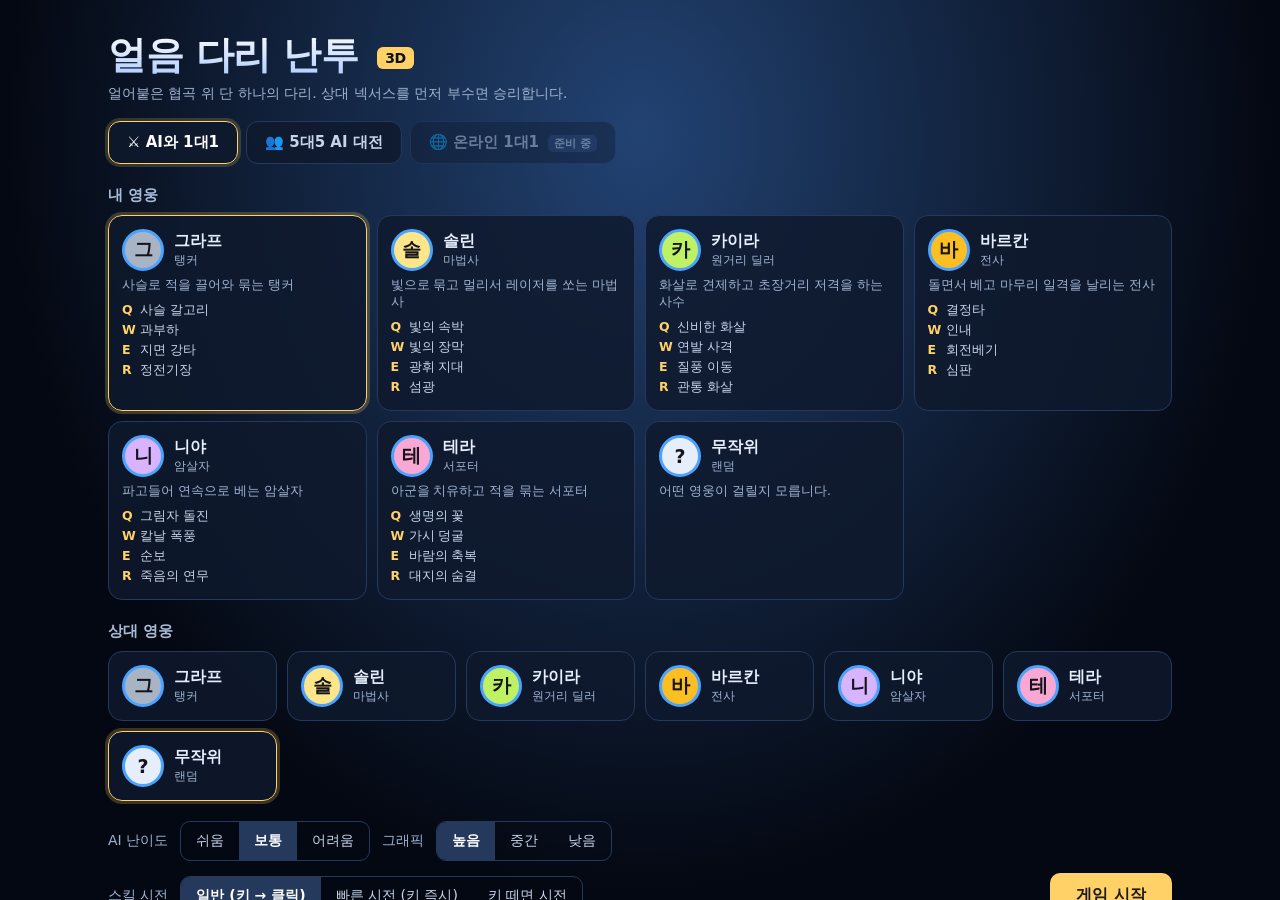
==== commit b3696c49: "마인크래프트 스타일 블록 배경 + 셰이더 최소화 - js/blocks.js: 코드로 그린 16x16 픽셀 텍스처, 눈 덮인 지형·가문비나무·협곡 물·얼음·석재 벽돌 다리·돌담·랜턴" ====
--- a/index.html
+++ b/index.html
@@ -5,7 +5,7 @@
 <meta name="viewport" content="width=device-width,initial-scale=1">
 <title>얼음 다리 난투</title>
 <link rel="stylesheet" href="css/style.css">
-<script type="importmap">{"imports":{"three":"./vendor/three/three.module.js","three/addons/":"./vendor/three/addons/"}}</script>
+<script type="importmap">{"imports":{"three":"./vendor/three/three.module.js"}}</script>
 </head>
 <body>
 <canvas id="gl"></canvas>
@@ -16,7 +16,7 @@
 <div id="boot">불러오는 중…</div>
 <script>
   // 파일을 더블클릭해서 열면(file://) 브라우저 보안 정책 때문에 모듈을 못 불러옵니다.
-  if (location.protocol === 'file:') document.getElementById('boot').innerHTML = '이 게임은 웹 주소로 열어야 합니다.<br>GitHub Pages 링크로 접속하거나, 이 폴더에서 <code>python3 -m http.server</code> 실행 후<br><code>http://localhost:8000</code> 으로 접속하세요.<br><br>예전 2D 버전은 <code>classic.html</code>을 더블클릭하면 바로 열립니다.';
+  if (location.protocol === 'file:') document.getElementById('boot').innerHTML = '더블클릭으로 하려면 같은 폴더의 <code>play.html</code>을 여세요.<br>(이 index.html은 개발용이라 웹 서버로 열어야 합니다)';
 </script>
 <script type="module">
   import './js/main.js';
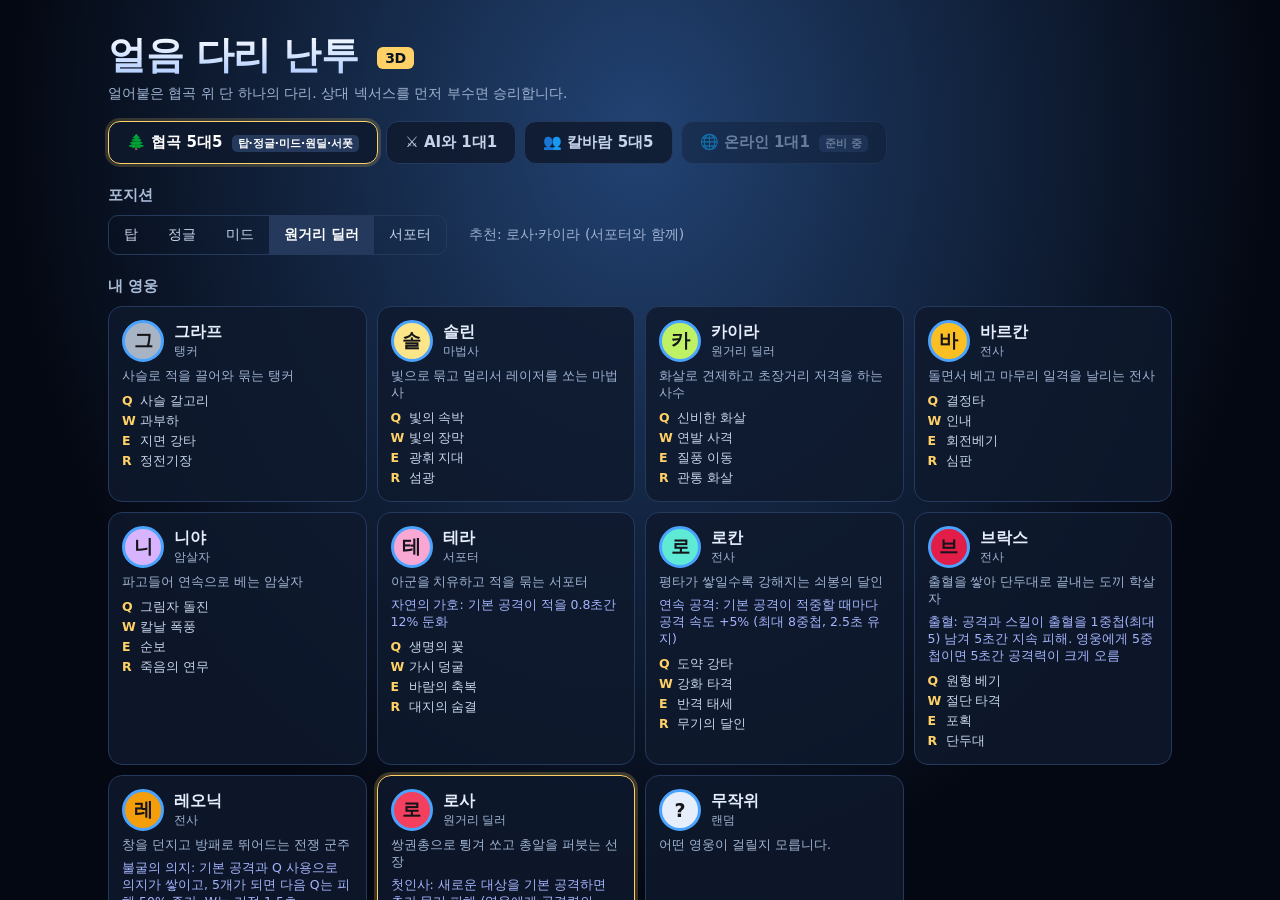
==== commit bb5382d9: "모바일 터치 패드 조작 (와일드 리프트 방식) - 왼쪽 조이스틱 이동, 공격(영웅 우선)·막타 버튼, 스킬 톡=자동 조준 / 끌기=직접 조준, 취소 칸 - 스킬 레벨업 +, 점멸·" ====
--- a/index.html
+++ b/index.html
@@ -2,7 +2,8 @@
 <html lang="ko">
 <head>
 <meta charset="utf-8">
-<meta name="viewport" content="width=device-width,initial-scale=1">
+<meta name="viewport" content="width=device-width,initial-scale=1,maximum-scale=1,user-scalable=no,viewport-fit=cover">
+<meta name="mobile-web-app-capable" content="yes"><meta name="apple-mobile-web-app-capable" content="yes"><meta name="theme-color" content="#050912">
 <title>얼음 다리 난투</title>
 <link rel="stylesheet" href="css/style.css">
 <script type="importmap">{"imports":{"three":"./vendor/three/three.module.js"}}</script>
@@ -13,6 +14,7 @@
 <div id="menu" class="ov"></div>
 <div id="shop" class="ov dim hidden"><div class="panel box" id="shopIn"></div></div>
 <div id="end" class="ov dim hidden"><div class="panel box" id="endIn"></div></div>
+<div id="rotate">📱 휴대폰을 가로로 돌려주세요</div>
 <div id="boot">불러오는 중…</div>
 <script>
   // 파일을 더블클릭해서 열면(file://) 브라우저 보안 정책 때문에 모듈을 못 불러옵니다.
--- a/css/style.css
+++ b/css/style.css
@@ -55,3 +55,54 @@
 th{color:#9fb3d1;font-weight:600;font-size:12px}
 #boot{position:fixed;inset:0;display:flex;align-items:center;justify-content:center;flex-direction:column;gap:10px;color:#a9bbd6;font-size:15px;z-index:20;background:#050a14;text-align:center;padding:20px;line-height:1.7}
 #boot code{background:#111d33;padding:2px 8px;border-radius:6px;color:#ffd166}
+
+/* ---------- 모바일 패드 조작 ---------- */
+body.mobile, body.mobile canvas { touch-action: none; -webkit-user-select: none; user-select: none; -webkit-touch-callout: none; overscroll-behavior: none; }
+#touch { position: fixed; inset: 0; z-index: 5; pointer-events: none; --u: min(1px, .26vh); }
+#touch.hidden { display: none; }
+#touch .tb { position: fixed; pointer-events: auto; border-radius: 50%; border: 2px solid rgba(255,255,255,.35); background: rgba(12,20,36,.62); color: #e6eefc; font: 800 calc(13 * var(--u)) system-ui, sans-serif; display: flex; align-items: center; justify-content: center; flex-direction: column; overflow: hidden; touch-action: none; padding: 0; line-height: 1.1; }
+#touch .tb.on { background: rgba(70,110,170,.75); transform: scale(.95); }
+#touch .tb.off { opacity: .55; }
+#tJoy { position: fixed; pointer-events: auto; left: calc(34 * var(--u)); bottom: calc(26 * var(--u)); width: calc(150 * var(--u)); height: calc(150 * var(--u)); border-radius: 50%; background: radial-gradient(circle, rgba(255,255,255,.08), rgba(255,255,255,.16)); border: 2px solid rgba(255,255,255,.25); touch-action: none; }
+#tKnob { position: absolute; left: 50%; top: 50%; width: calc(62 * var(--u)); height: calc(62 * var(--u)); margin: calc(-31 * var(--u)) 0 0 calc(-31 * var(--u)); border-radius: 50%; background: rgba(230,238,252,.55); box-shadow: 0 2px 10px rgba(0,0,0,.4); }
+#tAtk { right: calc(24 * var(--u)); bottom: calc(22 * var(--u)); width: calc(96 * var(--u)); height: calc(96 * var(--u)); font-size: calc(17 * var(--u)) !important; background: rgba(150,40,40,.6) !important; }
+#tLast { right: calc(206 * var(--u)); bottom: calc(18 * var(--u)); width: calc(48 * var(--u)); height: calc(48 * var(--u)); font-size: calc(12 * var(--u)) !important; }
+#touch .sk { width: calc(64 * var(--u)); height: calc(64 * var(--u)); }
+#touch .sk b { font-size: calc(11 * var(--u)); z-index: 1; max-width: 90%; word-break: keep-all; }
+#touch .sk em { font-style: normal; font-size: calc(10 * var(--u)); color: #fde68a; z-index: 1; }
+#touch .sk .pip { font-size: calc(10 * var(--u)); color: #fde68a; z-index: 1; height: calc(9 * var(--u)); line-height: .6; }
+#touch .sk .cd { position: absolute; left: 0; right: 0; bottom: 0; background: rgba(0,0,0,.6); font-style: normal; font-size: calc(20 * var(--u)); display: flex; align-items: center; justify-content: center; }
+#tS0 { right: calc(132 * var(--u)); bottom: calc(38 * var(--u)); }
+#tS1 { right: calc(118 * var(--u)); bottom: calc(118 * var(--u)); }
+#tS2 { right: calc(40 * var(--u)); bottom: calc(132 * var(--u)); }
+#tS3 { right: calc(196 * var(--u)); bottom: calc(132 * var(--u)); border-color: rgba(253,224,71,.6) !important; }
+#touch .lv { width: calc(30 * var(--u)); height: calc(30 * var(--u)); background: #f59e0b !important; color: #111 !important; font-size: calc(18 * var(--u)) !important; display: none !important; }
+#touch .lv.show { display: flex !important; }
+#tL0 { right: calc(180 * var(--u)); bottom: calc(84 * var(--u)); }
+#tL1 { right: calc(166 * var(--u)); bottom: calc(164 * var(--u)); }
+#tL2 { right: calc(88 * var(--u)); bottom: calc(178 * var(--u)); }
+#tL3 { right: calc(244 * var(--u)); bottom: calc(178 * var(--u)); }
+#touch .sp { width: calc(50 * var(--u)); height: calc(50 * var(--u)); font-size: calc(12 * var(--u)) !important; }
+#touch .sp.ready { border-color: #fde68a; box-shadow: 0 0 12px #fde68a; }
+#tD { right: calc(272 * var(--u)); bottom: calc(22 * var(--u)); }
+#tF { right: calc(272 * var(--u)); bottom: calc(80 * var(--u)); }
+#touch .mini { width: calc(52 * var(--u)); height: calc(52 * var(--u)); font-size: calc(11 * var(--u)) !important; }
+#tRecall { left: calc(206 * var(--u)); bottom: calc(22 * var(--u)); }
+#tShop { left: calc(206 * var(--u)); bottom: calc(82 * var(--u)); }
+#tGold { color: #fde68a; font-size: calc(10 * var(--u)); }
+#touch .tiny { border-radius: 8px; width: calc(40 * var(--u)); height: calc(30 * var(--u)); top: 6px; font-size: calc(12 * var(--u)) !important; }
+#tPause { left: 8px; } #tTab { left: calc(8px + 46 * var(--u)); } #tFull { left: calc(8px + 92 * var(--u)); }
+#tCancel { position: fixed; left: 50%; top: calc(54 * var(--u)); transform: translateX(-50%); padding: 10px 22px; border-radius: 14px; background: rgba(120,20,20,.55); border: 2px dashed rgba(255,255,255,.5); color: #fff; font: 800 14px system-ui; display: none; }
+#touch.aiming #tCancel { display: block; }
+#tCancel.hot { background: rgba(220,40,40,.85); }
+#rotate { position: fixed; inset: 0; z-index: 50; background: #050912; color: #e6eefc; display: none; align-items: center; justify-content: center; text-align: center; font: 700 18px system-ui; padding: 20px; }
+@media (orientation: portrait) { body.mobile #rotate { display: flex; } }
+/* 작은 가로 화면(휴대폰): 메뉴·상점을 촘촘하게, 상점 닫기 버튼은 항상 보이게 */
+@media (max-height: 520px) {
+  .panel { padding: 14px 14px 12px; }
+  h1 { font-size: 26px; }
+  .grid { grid-template-columns: repeat(auto-fill, minmax(150px, 1fr)); gap: 6px; }
+  .grid .d, .grid ul { display: none; }
+  .help { font-size: 12px; }
+  #shopClose { position: fixed; top: 10px; right: 14px; z-index: 30; }
+}
